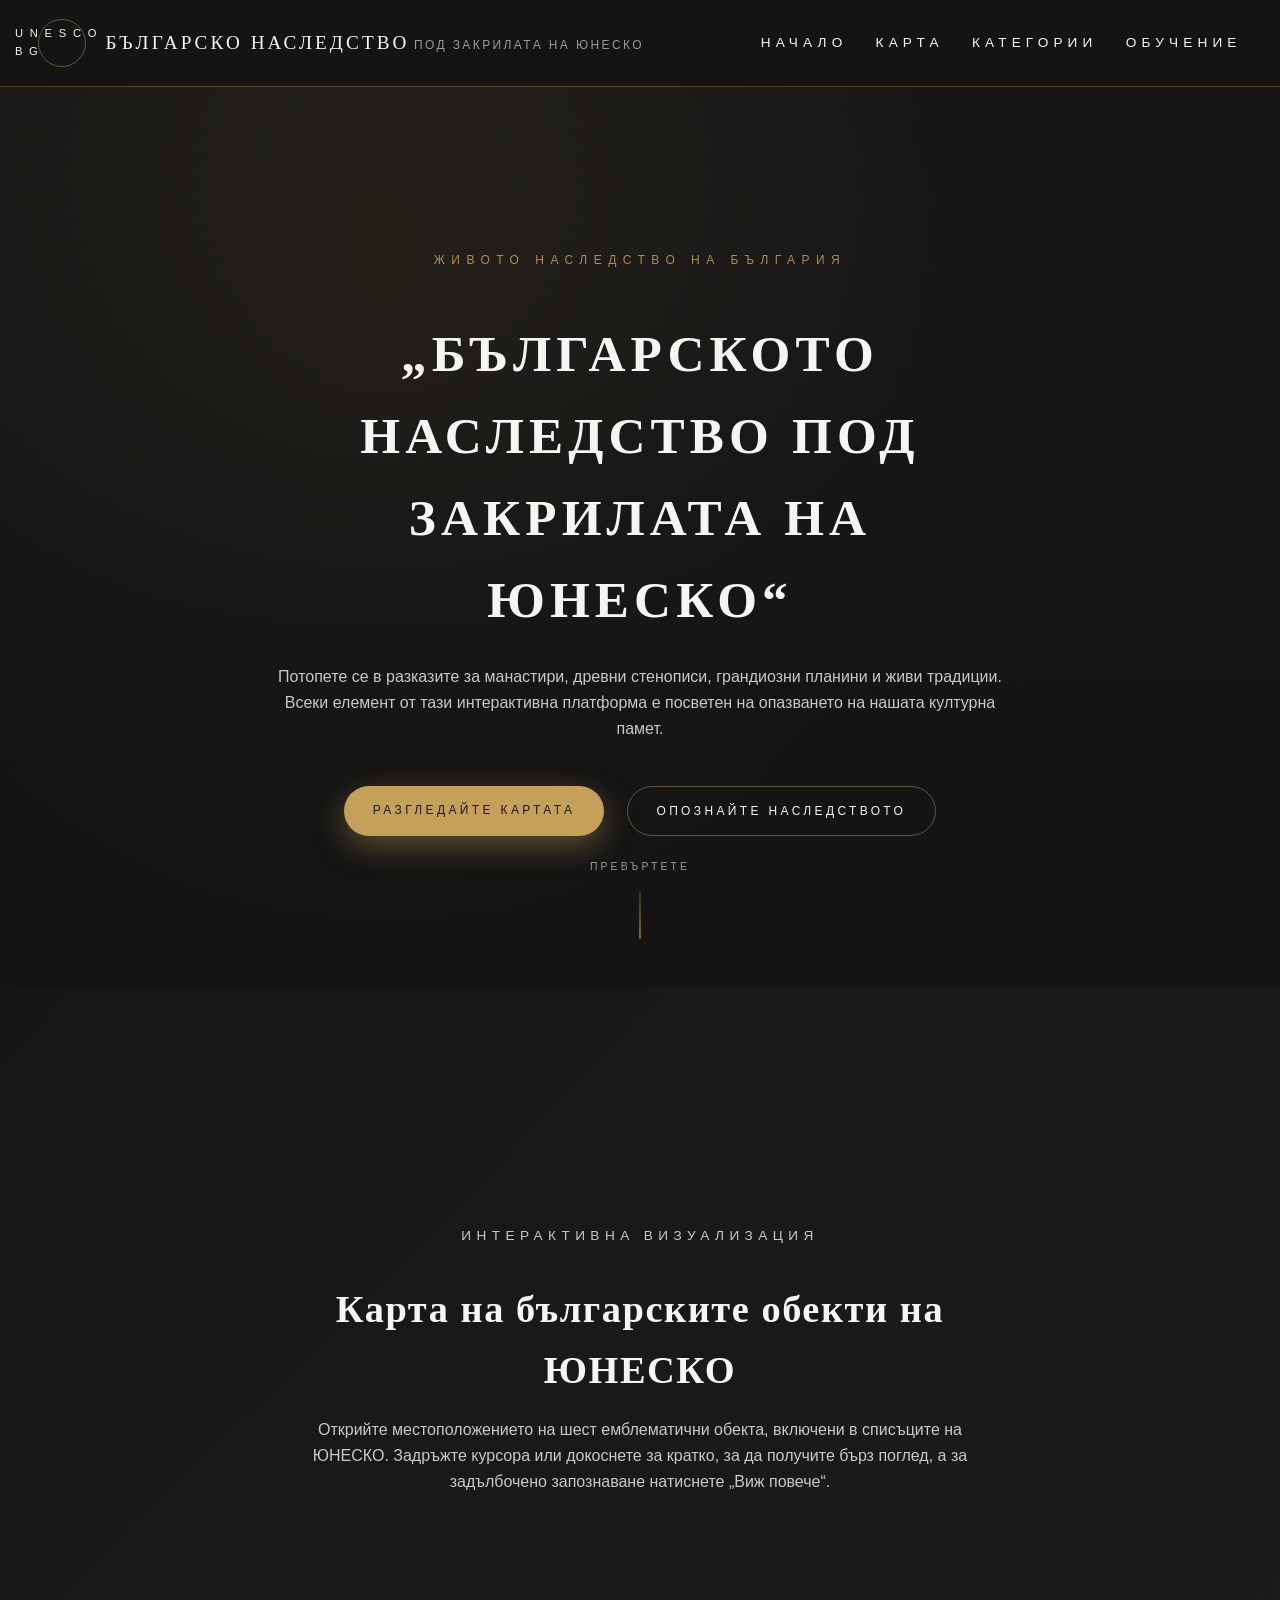
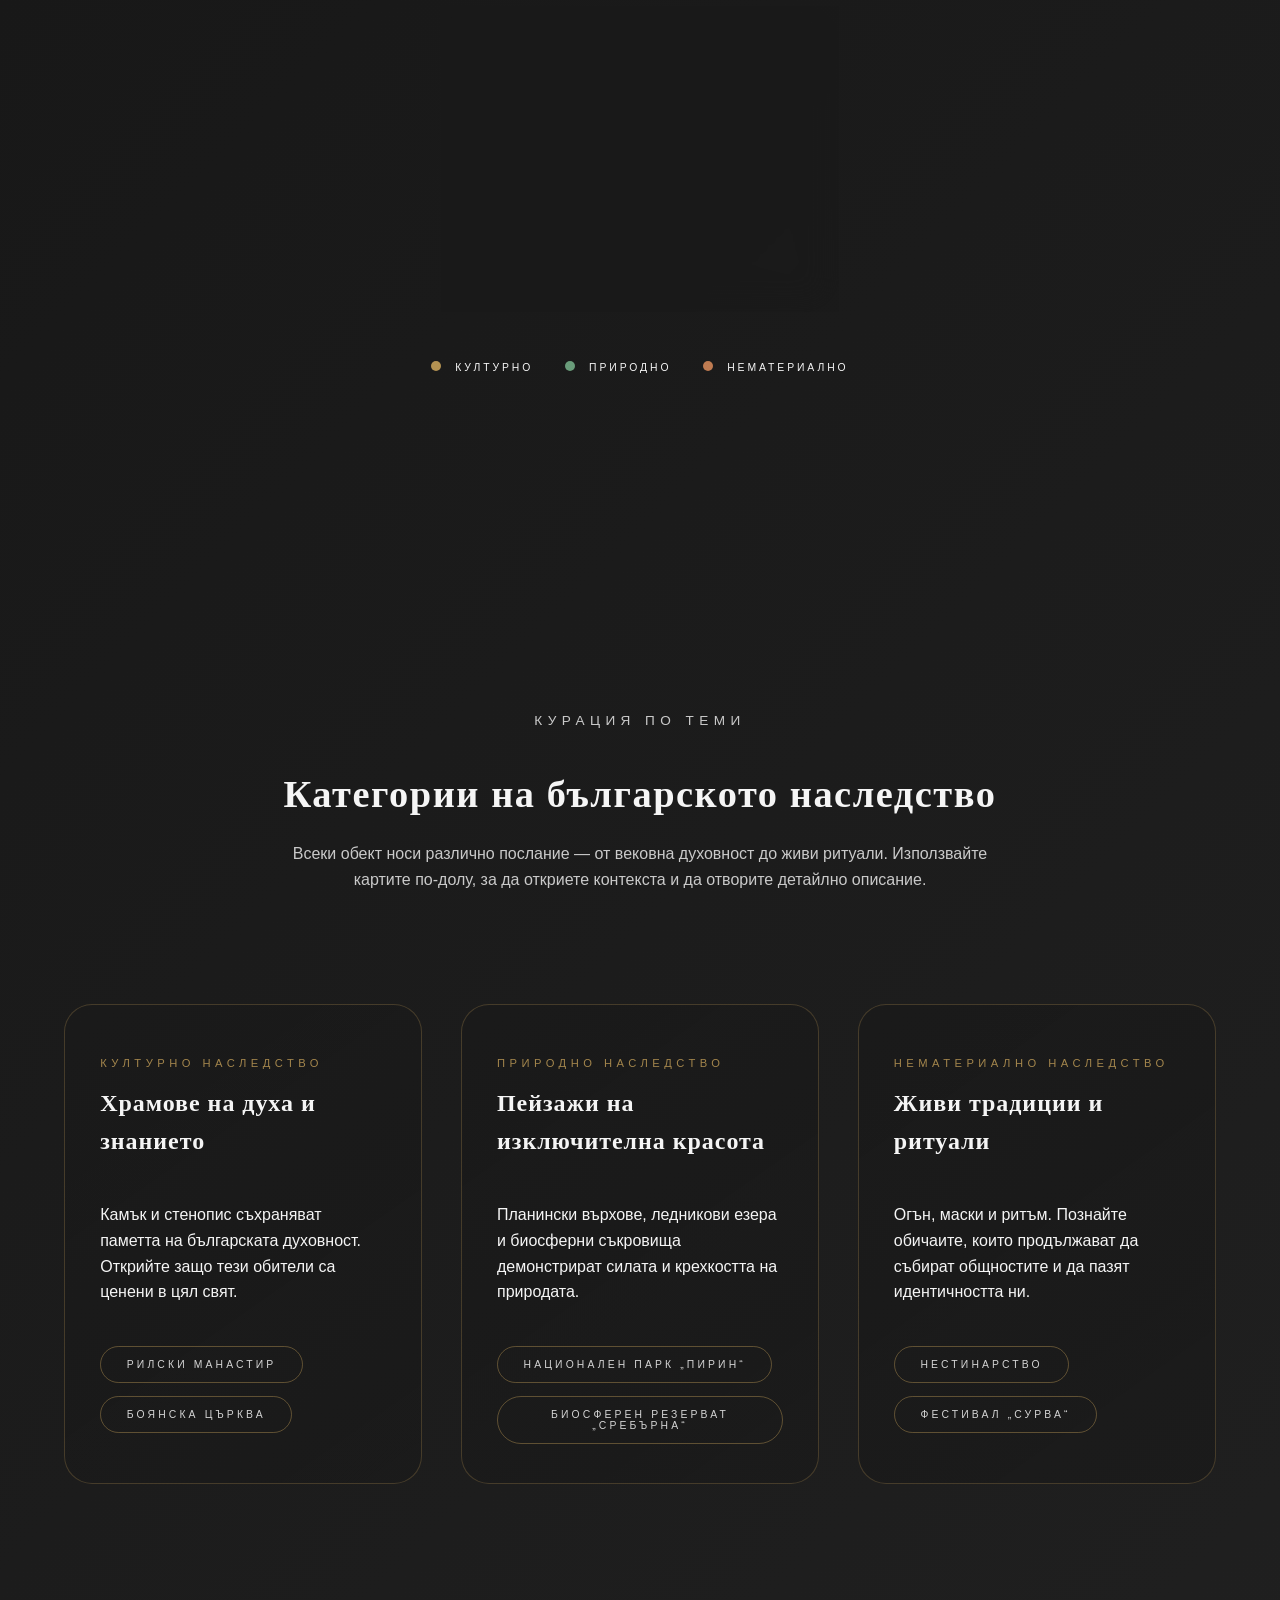
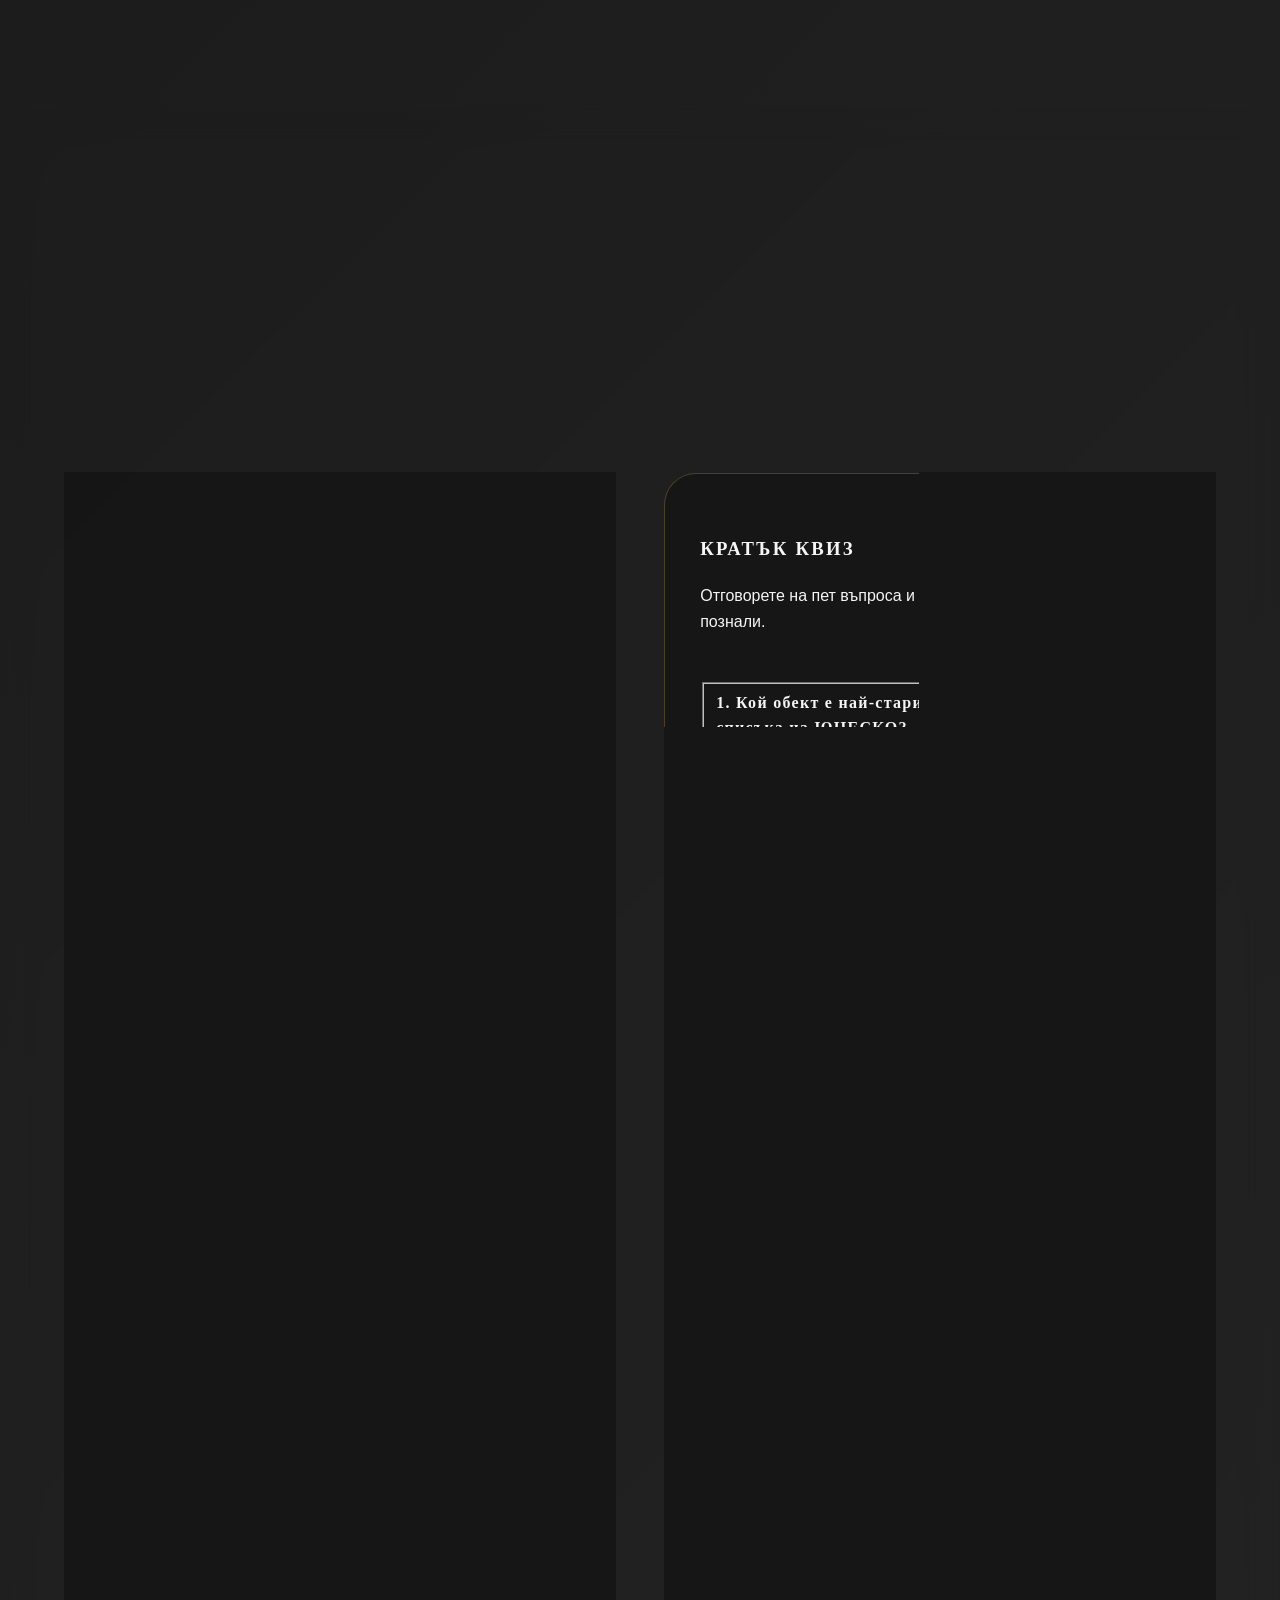
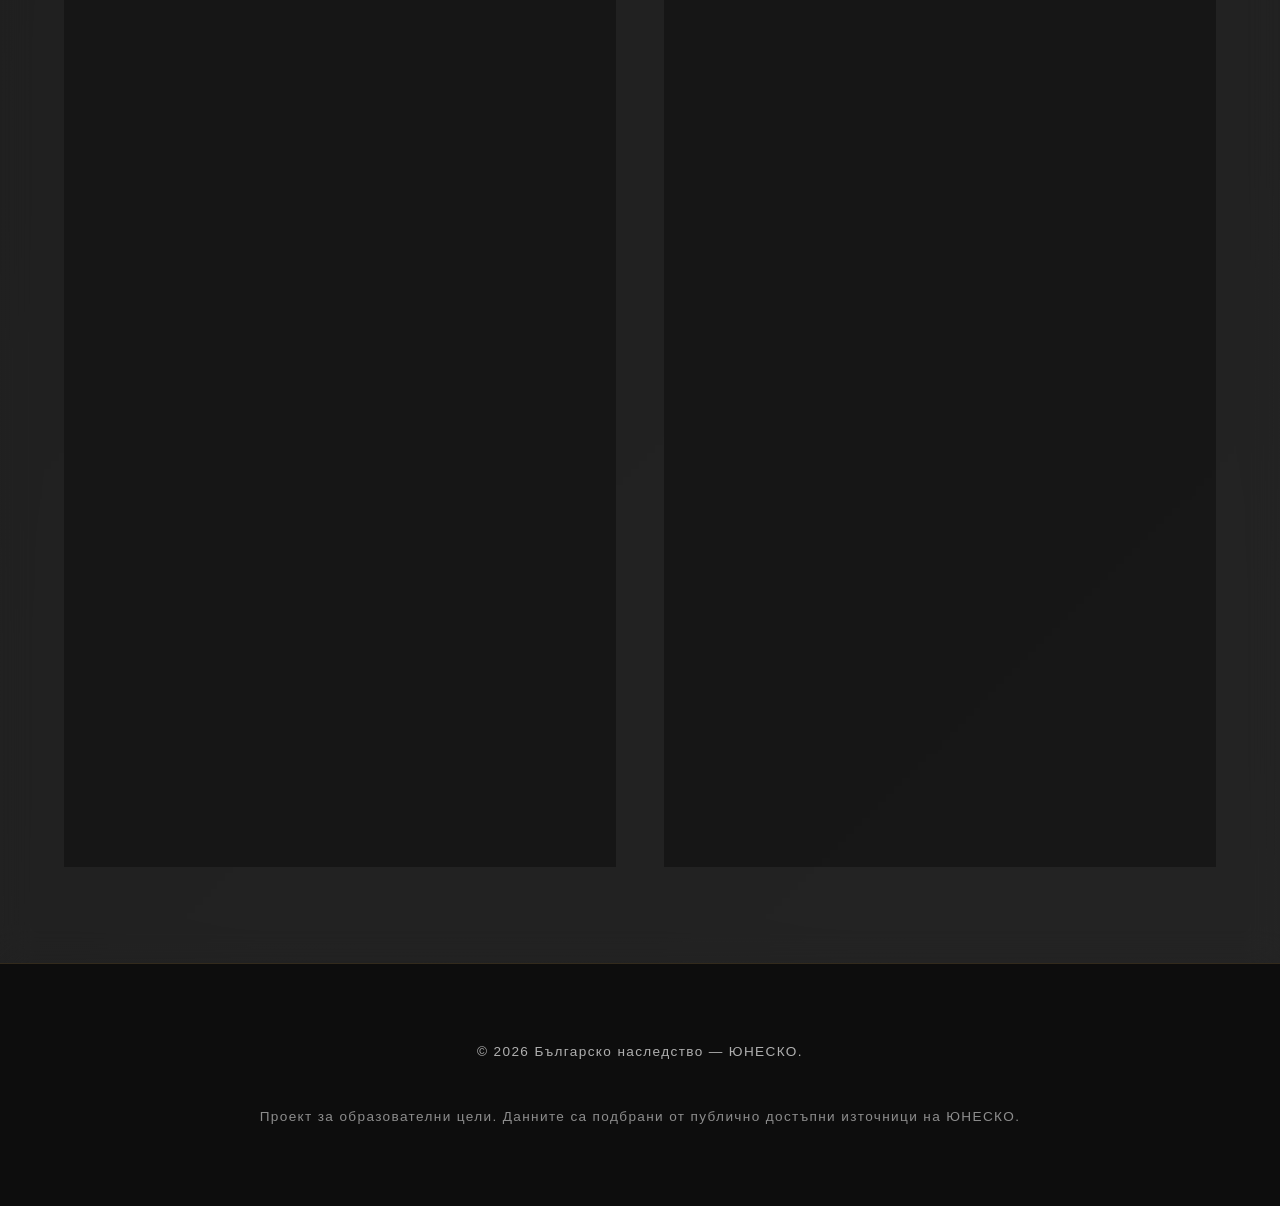
==== index.html @ aed65439 "Add UNESCO Bulgaria static site with map and quiz Initial commit of a static educational website abo" ====
<!DOCTYPE html>
<html lang="bg">
  <head>
    <meta charset="UTF-8" />
    <meta name="viewport" content="width=device-width, initial-scale=1.0" />
    <title>ЮНЕСКО България &mdash; Културно и природно наследство</title>
    <link rel="stylesheet" href="style.css" />
    <script src="script.js" defer></script>
  </head>
  <body>
    <header class="site-header" aria-label="Основна навигация">
      <div class="branding">
        <span class="logo-mark" aria-hidden="true">UNESCO BG</span>
        <div class="brand-text">
          <span class="brand-title">Българско наследство</span>
          <span class="brand-subtitle">Под закрилата на ЮНЕСКО</span>
        </div>
      </div>
      <nav class="primary-nav">
        <ul>
          <li><a href="#hero">Начало</a></li>
          <li><a href="#map">Карта</a></li>
          <li><a href="#categories">Категории</a></li>
          <li><a href="#education">Обучение</a></li>
        </ul>
      </nav>
    </header>

    <main>
      <section id="hero" class="hero" aria-labelledby="hero-title">
        <div class="hero-overlay"></div>
        <!-- Placeholder for background video. Replace URL below with an actual hosted video if available. -->
        <!-- <video class="hero-video" autoplay muted loop playsinline src="https://example.com/placeholder-unesco-bg.mp4"></video> -->
        <div class="hero-content">
          <p class="eyebrow">Живото наследство на България</p>
          <h1 id="hero-title">„Българското наследство под закрилата на ЮНЕСКО“</h1>
          <p class="hero-lede">
            Потопете се в разказите за манастири, древни стенописи, грандиозни планини и живи традиции.
            Всеки елемент от тази интерактивна платформа е посветен на опазването на нашата културна памет.
          </p>
          <div class="hero-actions">
            <a class="primary-cta" href="#map">Разгледайте картата</a>
            <button class="secondary-cta" type="button" data-scroll-target="#education">Опознайте наследството</button>
          </div>
        </div>
        <div class="scroll-indicator" aria-hidden="true">
          <span>Превъртете</span>
          <div class="indicator-pill"></div>
        </div>
      </section>

      <section id="map" class="map-section" aria-labelledby="map-title">
        <div class="section-heading">
          <p class="section-eyebrow">Интерактивна визуализация</p>
          <h2 id="map-title">Карта на българските обекти на ЮНЕСКО</h2>
          <p>
            Открийте местоположението на шест емблематични обекта, включени в списъците на ЮНЕСКО. Задръжте курсора
            или докоснете за кратко, за да получите бърз поглед, а за задълбочено запознаване натиснете „Виж повече“.
          </p>
        </div>
        <div class="map-wrapper" role="img" aria-label="Стилнизирана карта на България с отбелязани обекти на ЮНЕСКО">
          <svg id="bulgaria-map" viewBox="0 0 600 400" xmlns="http://www.w3.org/2000/svg">
            <defs>
              <radialGradient id="mapGradient" cx="50%" cy="50%" r="70%">
                <stop offset="0%" stop-color="#f5f5f5" stop-opacity="0.95" />
                <stop offset="100%" stop-color="#c5a059" stop-opacity="0.25" />
              </radialGradient>
            </defs>
            <path
              class="map-shape"
              d="M40 210l30-40 35-10 28-32 48-22 70-12 58-50 70 8 56 24 62-8 28 28 40 10 15 40-22 40 16 44-12 32-50 10-18 32-36 18-44-4-40 16-68 4-60 20-44-10-40-6-40-24-44-6-36-26-34-12-20-34 6-36z"
              fill="url(#mapGradient)"
              stroke="#c5a059"
              stroke-width="3"
              stroke-linejoin="round"
            ></path>
            <g class="site-marker" data-site-id="rilamonastery" transform="translate(250,160)">
              <circle r="10" class="marker-circle"></circle>
              <text y="-20">Рила</text>
            </g>
            <g class="site-marker" data-site-id="boyanachurch" transform="translate(320,150)">
              <circle r="10" class="marker-circle"></circle>
              <text y="-20">Бояна</text>
            </g>
            <g class="site-marker" data-site-id="pirinpark" transform="translate(420,130)">
              <circle r="10" class="marker-circle"></circle>
              <text y="-20">Пирин</text>
            </g>
            <g class="site-marker" data-site-id="srebarna" transform="translate(520,200)">
              <circle r="10" class="marker-circle"></circle>
              <text y="-20">Сребърна</text>
            </g>
            <g class="site-marker" data-site-id="nestinarstvo" transform="translate(360,260)">
              <circle r="10" class="marker-circle"></circle>
              <text y="-20">Нестинарство</text>
            </g>
            <g class="site-marker" data-site-id="surva" transform="translate(280,220)">
              <circle r="10" class="marker-circle"></circle>
              <text y="-20">Сурва</text>
            </g>
          </svg>
          <div id="map-tooltip" class="map-tooltip" role="dialog" aria-live="polite" hidden>
            <div class="tooltip-content">
              <p class="tooltip-category"></p>
              <h3 class="tooltip-title"></h3>
              <button class="tooltip-button" type="button">Виж повече</button>
            </div>
          </div>
        </div>
        <div class="map-legend" aria-label="Легенда на карта">
          <span><span class="legend-dot cultural"></span> Културно</span>
          <span><span class="legend-dot natural"></span> Природно</span>
          <span><span class="legend-dot intangible"></span> Нематериално</span>
        </div>
      </section>

      <section id="categories" class="categories-section" aria-labelledby="categories-title">
        <div class="section-heading">
          <p class="section-eyebrow">Курация по теми</p>
          <h2 id="categories-title">Категории на българското наследство</h2>
          <p>
            Всеки обект носи различно послание &mdash; от вековна духовност до живи ритуали. Използвайте картите
            по-долу, за да откриете контекста и да отворите детайлно описание.
          </p>
        </div>
        <div class="category-grid">
          <article class="category-card" data-category="cultural">
            <header>
              <p class="category-eyebrow">Културно наследство</p>
              <h3>Храмове на духа и знанието</h3>
            </header>
            <p>
              Камък и стенопис съхраняват паметта на българската духовност. Открийте защо тези обители са ценени в цял свят.
            </p>
            <ul class="category-sites">
              <li>
                <button class="site-trigger" type="button" data-site-id="rilamonastery">Рилски манастир</button>
              </li>
              <li>
                <button class="site-trigger" type="button" data-site-id="boyanachurch">Боянска църква</button>
              </li>
            </ul>
          </article>
          <article class="category-card" data-category="natural">
            <header>
              <p class="category-eyebrow">Природно наследство</p>
              <h3>Пейзажи на изключителна красота</h3>
            </header>
            <p>
              Планински върхове, ледникови езера и биосферни съкровища демонстрират силата и крехкостта на природата.
            </p>
            <ul class="category-sites">
              <li>
                <button class="site-trigger" type="button" data-site-id="pirinpark">Национален парк „Пирин“</button>
              </li>
              <li>
                <button class="site-trigger" type="button" data-site-id="srebarna">Биосферен резерват „Сребърна“</button>
              </li>
            </ul>
          </article>
          <article class="category-card" data-category="intangible">
            <header>
              <p class="category-eyebrow">Нематериално наследство</p>
              <h3>Живи традиции и ритуали</h3>
            </header>
            <p>
              Огън, маски и ритъм. Познайте обичаите, които продължават да събират общностите и да пазят идентичността ни.
            </p>
            <ul class="category-sites">
              <li>
                <button class="site-trigger" type="button" data-site-id="nestinarstvo">Нестинарство</button>
              </li>
              <li>
                <button class="site-trigger" type="button" data-site-id="surva">Фестивал „Сурва“</button>
              </li>
            </ul>
          </article>
        </div>
      </section>

      <section id="education" class="education-section" aria-labelledby="education-title">
        <div class="section-heading">
          <p class="section-eyebrow">Обучителна платформа</p>
          <h2 id="education-title">Времева линия и интерактивен квиз</h2>
          <p>
            Проследете ключовите години, в които българското наследство получава световно признание, и тествайте знанията си
            с кратък квиз. Резултатите се визуализират веднага, за да насърчат критичното мислене.
          </p>
        </div>
        <div class="education-grid">
          <article class="timeline-panel" aria-label="Интерактивна времева линия">
            <header>
              <h3>Времева линия на признанието</h3>
              <p>Кликнете върху елемент, за да научите повече за конкретния обект и годината на включване.</p>
            </header>
            <div class="timeline" id="timeline" role="list"></div>
            <div class="timeline-detail" id="timeline-detail">
              <h4 class="timeline-title">Изберете година</h4>
              <p class="timeline-description">
                Историята на нашето наследство се разгръща тук. Изберете точка на линията, за да прочетете събитията зад нея.
              </p>
              <button class="timeline-button" type="button" hidden>Виж детайлите</button>
            </div>
          </article>
          <article class="quiz-panel" aria-label="Квиз за българското наследство">
            <header>
              <h3>Кратък квиз</h3>
              <p>Отговорете на пет въпроса и вижте незабавно дали сте познали.</p>
            </header>
            <form id="heritage-quiz" novalidate></form>
            <div class="quiz-summary" id="quiz-summary" aria-live="polite"></div>
          </article>
        </div>
      </section>
    </main>

    <footer class="site-footer" aria-label="Футър">
      <div class="footer-content">
        <p>&copy; <span id="current-year"></span> Българско наследство &mdash; ЮНЕСКО.</p>
        <p class="footer-note">
          Проект за образователни цели. Данните са подбрани от публично достъпни източници на ЮНЕСКО.
        </p>
      </div>
    </footer>

    <div id="site-modal" class="site-modal" role="dialog" aria-modal="true" aria-hidden="true">
      <div class="modal-overlay" data-close-modal></div>
      <div class="modal-container" role="document">
        <button class="modal-close" type="button" data-close-modal aria-label="Затвори детайлите">
          &times;
        </button>
        <div class="modal-header">
          <p class="modal-category"></p>
          <h3 class="modal-title"></h3>
        </div>
        <div class="modal-body">
          <div class="modal-gallery" aria-label="Галерия с изображения">
            <!-- Заменете фоновете на блоковете по-долу със снимки при нужда. -->
            <div class="gallery-frame" data-gallery-slot="1"></div>
            <div class="gallery-frame" data-gallery-slot="2"></div>
            <div class="gallery-frame" data-gallery-slot="3"></div>
          </div>
          <div class="modal-content">
            <p class="modal-description"></p>
            <div class="modal-facts">
              <h4>Бързи факти</h4>
              <ul class="facts-list"></ul>
            </div>
          </div>
        </div>
        <div class="modal-footer">
          <span class="modal-year"></span>
          <button class="modal-secondary" type="button" data-close-modal>Затвори</button>
        </div>
      </div>
    </div>
  </body>
</html>
---- style.css ----
/* ==========================================================================
   Базови настройки
   ========================================================================== */
:root {
  --color-charcoal: #1a1a1a;
  --color-gold: #c5a059;
  --color-cream: #f5f5f5;
  --color-sand: #d9c7a4;
  --color-muted: rgba(26, 26, 26, 0.6);
  --font-serif: "Georgia", "Times New Roman", serif;
  --font-sans: "Garamond", "Palatino", "Times", serif;
  --font-body: "Helvetica Neue", Arial, sans-serif;
  --max-width: 1180px;
  --elevation-soft: drop-shadow(0 20px 40px rgba(26, 26, 26, 0.25));
  --transition-base: 220ms ease;
  --transition-long: 420ms ease;
}

* {
  box-sizing: border-box;
}

html {
  scroll-behavior: smooth;
}

body {
  margin: 0;
  font-family: var(--font-body);
  background: linear-gradient(135deg, #141414 0%, #1f1f1f 60%, #242424 100%);
  color: var(--color-cream);
  line-height: 1.6;
}

body.no-scroll {
  overflow: hidden;
}

a {
  color: inherit;
  text-decoration: none;
}

a:focus-visible,
button:focus-visible {
  outline: 2px solid var(--color-gold);
  outline-offset: 4px;
}

button {
  font-family: inherit;
  border: none;
  background: none;
  cursor: pointer;
}

main {
  display: flex;
  flex-direction: column;
  gap: 8rem;
}

.section-heading {
  max-width: 720px;
  margin: 0 auto 3rem;
  text-align: center;
}

.section-heading h2 {
  font-family: var(--font-serif);
  font-size: clamp(2rem, 3vw, 2.8rem);
  letter-spacing: 0.04em;
  margin-bottom: 1rem;
}

.section-heading p {
  color: rgba(245, 245, 245, 0.8);
}

.section-eyebrow {
  font-size: 0.85rem;
  letter-spacing: 0.4em;
  text-transform: uppercase;
  color: var(--color-gold);
  margin-bottom: 1.5rem;
}

/* ==========================================================================
   Хедър
   ========================================================================== */
.site-header {
  position: sticky;
  top: 0;
  z-index: 1000;
  display: flex;
  align-items: center;
  justify-content: space-between;
  padding: 1.2rem clamp(1.5rem, 3vw, 4rem);
  background: rgba(20, 20, 20, 0.85);
  backdrop-filter: blur(14px);
  border-bottom: 1px solid rgba(197, 160, 89, 0.35);
}

.branding {
  display: flex;
  align-items: center;
  gap: 1.2rem;
}

.logo-mark {
  display: inline-flex;
  align-items: center;
  justify-content: center;
  width: 48px;
  height: 48px;
  border: 1px solid rgba(197, 160, 89, 0.45);
  border-radius: 50%;
  font-size: 0.7rem;
  letter-spacing: 0.6em;
  padding-right: 0.6em;
}

.brand-title {
  font-family: var(--font-serif);
  font-size: 1.2rem;
  text-transform: uppercase;
  letter-spacing: 0.16em;
}

.brand-subtitle {
  font-size: 0.75rem;
  letter-spacing: 0.2em;
  color: rgba(245, 245, 245, 0.6);
  text-transform: uppercase;
}

.primary-nav ul {
  display: flex;
  gap: clamp(1.5rem, 2.2vw, 3rem);
  list-style: none;
  margin: 0;
  padding: 0;
  font-size: 0.85rem;
  text-transform: uppercase;
  letter-spacing: 0.38em;
}

.primary-nav a {
  position: relative;
  padding-bottom: 0.4rem;
}

.primary-nav a::after {
  content: "";
  position: absolute;
  left: 0;
  bottom: 0;
  width: 100%;
  height: 2px;
  background: var(--color-gold);
  transform: scaleX(0);
  transform-origin: center;
  transition: transform var(--transition-base);
}

.primary-nav a:hover::after,
.primary-nav a:focus-visible::after {
  transform: scaleX(1);
}

/* ==========================================================================
   Hero
   ========================================================================== */
.hero {
  position: relative;
  min-height: 100vh;
  display: grid;
  place-items: center;
  padding: clamp(4rem, 10vw, 8rem) clamp(1.5rem, 5vw, 6rem);
  overflow: hidden;
}

.hero::before {
  content: "";
  position: absolute;
  inset: 0;
  background: radial-gradient(circle at 30% 30%, rgba(197, 160, 89, 0.3) 0%, rgba(26, 26, 26, 0.95) 55%, rgba(26, 26, 26, 1) 100%);
  z-index: 0;
}

.hero-overlay {
  position: absolute;
  inset: 0;
  background: linear-gradient(180deg, rgba(20, 20, 20, 0.6) 0%, rgba(20, 20, 20, 0.95) 70%);
  z-index: 1;
}

.hero-content {
  position: relative;
  z-index: 2;
  max-width: 760px;
  text-align: center;
  animation: fadeUp 1s ease 0.2s both;
}

.hero h1 {
  font-family: var(--font-serif);
  font-size: clamp(2.6rem, 4vw, 3.6rem);
  letter-spacing: 0.1em;
  text-transform: uppercase;
  margin-bottom: 1.5rem;
}

.hero-lede {
  color: rgba(245, 245, 245, 0.8);
  margin-bottom: 2.8rem;
}

.eyebrow {
  letter-spacing: 0.54em;
  text-transform: uppercase;
  font-size: 0.75rem;
  color: rgba(197, 160, 89, 0.85);
}

.hero-actions {
  display: flex;
  justify-content: center;
  gap: 1.4rem;
  flex-wrap: wrap;
}

.primary-cta,
.secondary-cta {
  padding: 0.95rem 1.8rem;
  border-radius: 999px;
  text-transform: uppercase;
  letter-spacing: 0.28em;
  font-size: 0.75rem;
  transition: transform var(--transition-base), box-shadow var(--transition-base);
}

.primary-cta {
  background: var(--color-gold);
  color: var(--color-charcoal);
  box-shadow: 0 10px 30px rgba(197, 160, 89, 0.4);
}

.secondary-cta {
  border: 1px solid rgba(197, 160, 89, 0.45);
  color: var(--color-cream);
}

.primary-cta:hover,
.primary-cta:focus-visible,
.secondary-cta:hover,
.secondary-cta:focus-visible {
  transform: translateY(-4px);
  box-shadow: 0 16px 40px rgba(197, 160, 89, 0.35);
}

.scroll-indicator {
  position: absolute;
  bottom: 3rem;
  left: 50%;
  transform: translateX(-50%);
  display: grid;
  place-items: center;
  gap: 1rem;
  letter-spacing: 0.3em;
  text-transform: uppercase;
  font-size: 0.65rem;
  color: rgba(245, 245, 245, 0.6);
  z-index: 2;
}

.indicator-pill {
  width: 2px;
  height: 48px;
  background: linear-gradient(180deg, rgba(197, 160, 89, 0.2), rgba(197, 160, 89, 0.6));
  border-radius: 999px;
  overflow: hidden;
  position: relative;
}

.indicator-pill::after {
  content: "";
  position: absolute;
  top: -40%;
  left: 0;
  width: 100%;
  height: 40%;
  background: rgba(197, 160, 89, 0.8);
  animation: scrollCue 2.8s infinite;
}

@keyframes scrollCue {
  0% {
    transform: translateY(0);
    opacity: 0;
  }
  30% {
    opacity: 1;
  }
  60% {
    transform: translateY(150%);
    opacity: 0;
  }
  100% {
    opacity: 0;
  }
}

@keyframes fadeUp {
  from {
    opacity: 0;
    transform: translateY(20px);
  }
  to {
    opacity: 1;
    transform: translateY(0);
  }
}

/* ==========================================================================
   Карта
   ========================================================================== */
.map-section {
  padding: 6rem clamp(1.5rem, 5vw, 4rem);
  display: flex;
  flex-direction: column;
  gap: 3rem;
}

.map-wrapper {
  position: relative;
  max-width: var(--max-width);
  margin: 0 auto;
  background: rgba(26, 26, 26, 0.7);
  border: 1px solid rgba(197, 160, 89, 0.3);
  border-radius: 36px;
  padding: clamp(2rem, 4vw, 3rem);
  backdrop-filter: blur(18px);
  box-shadow: var(--elevation-soft);
  overflow: hidden;
}

.map-wrapper svg {
  width: 100%;
  height: auto;
}

.map-shape {
  transition: transform 1.4s ease;
}

.map-wrapper:hover .map-shape {
  transform: scale(1.02);
}

.site-marker {
  cursor: pointer;
  transition: transform var(--transition-base);
}

.site-marker text {
  font-family: var(--font-serif);
  font-size: 0.75rem;
  letter-spacing: 0.08em;
  fill: rgba(245, 245, 245, 0.75);
}

.marker-circle {
  fill: rgba(197, 160, 89, 0.9);
  stroke: var(--color-charcoal);
  stroke-width: 3;
  filter: drop-shadow(0 10px 25px rgba(197, 160, 89, 0.45));
}

.site-marker:hover,
.site-marker:focus {
  transform: translateY(-6px) scale(1.05);
}

.map-tooltip {
  position: absolute;
  min-width: 220px;
  background: rgba(20, 20, 20, 0.9);
  padding: 1.2rem 1.4rem;
  border-radius: 24px;
  border: 1px solid rgba(197, 160, 89, 0.3);
  backdrop-filter: blur(12px);
  box-shadow: var(--elevation-soft);
  transform: translate(-50%, -110%);
  transition: opacity 0.2s ease, transform 0.2s ease;
}

.map-tooltip::after {
  content: "";
  position: absolute;
  bottom: -12px;
  left: 50%;
  transform: translateX(-50%);
  border-width: 12px 10px 0;
  border-style: solid;
  border-color: rgba(20, 20, 20, 0.9) transparent transparent;
}

.map-tooltip .tooltip-category {
  font-size: 0.7rem;
  letter-spacing: 0.4em;
  text-transform: uppercase;
  color: rgba(197, 160, 89, 0.8);
  margin-bottom: 0.6rem;
}

.map-tooltip .tooltip-title {
  font-family: var(--font-serif);
  letter-spacing: 0.1em;
  margin-bottom: 1rem;
}

.tooltip-button {
  pointer-events: auto;
  display: inline-block;
  padding: 0.6rem 1.4rem;
  border-radius: 16px;
  background: rgba(197, 160, 89, 0.85);
  color: var(--color-charcoal);
  text-transform: uppercase;
  letter-spacing: 0.28em;
  font-size: 0.65rem;
  transition: background var(--transition-base);
}

.tooltip-button:hover,
.tooltip-button:focus-visible {
  background: var(--color-gold);
}

.map-legend {
  display: flex;
  justify-content: center;
  gap: 2rem;
  text-transform: uppercase;
  letter-spacing: 0.28em;
  font-size: 0.65rem;
}

.legend-dot {
  display: inline-flex;
  width: 10px;
  height: 10px;
  margin-right: 0.5rem;
  border-radius: 50%;
}

.legend-dot.cultural {
  background: rgba(197, 160, 89, 0.9);
}

.legend-dot.natural {
  background: rgba(120, 180, 140, 0.85);
}

.legend-dot.intangible {
  background: rgba(220, 140, 90, 0.85);
}

/* ==========================================================================
   Категории
   ========================================================================== */
.categories-section {
  padding: 6rem clamp(1.5rem, 5vw, 4rem);
  display: flex;
  flex-direction: column;
  gap: 3rem;
}

.category-grid {
  display: grid;
  grid-template-columns: repeat(auto-fit, minmax(280px, 1fr));
  gap: 2.4rem;
  max-width: var(--max-width);
  margin: 0 auto;
}

.category-card {
  background: linear-gradient(145deg, rgba(26, 26, 26, 0.85), rgba(26, 26, 26, 0.75));
  border: 1px solid rgba(197, 160, 89, 0.25);
  border-radius: 28px;
  padding: 2.4rem 2.2rem;
  display: flex;
  flex-direction: column;
  gap: 1.6rem;
  position: relative;
  overflow: hidden;
  transition: transform var(--transition-long), border-color var(--transition-base);
}

.category-card::after {
  content: "";
  position: absolute;
  inset: 0;
  background: radial-gradient(circle at top right, rgba(197, 160, 89, 0.25), transparent 55%);
  opacity: 0;
  transition: opacity var(--transition-long);
}

.category-card:hover,
.category-card:focus-within {
  transform: translateY(-10px);
  border-color: rgba(197, 160, 89, 0.5);
}

.category-card:hover::after,
.category-card:focus-within::after {
  opacity: 1;
}

.category-eyebrow {
  color: rgba(197, 160, 89, 0.8);
  letter-spacing: 0.4em;
  text-transform: uppercase;
  font-size: 0.7rem;
}

.category-card h3 {
  font-family: var(--font-serif);
  letter-spacing: 0.04em;
  font-size: 1.5rem;
  margin: 0;
}

.category-sites {
  display: grid;
  gap: 0.8rem;
  list-style: none;
  padding: 0;
  margin: 0;
}

.site-trigger {
  justify-self: start;
  padding: 0.75rem 1.6rem;
  border-radius: 999px;
  border: 1px solid rgba(197, 160, 89, 0.4);
  text-transform: uppercase;
  letter-spacing: 0.3em;
  font-size: 0.65rem;
  transition: transform var(--transition-base), background var(--transition-base);
  color: rgba(245, 245, 245, 0.85);
}

.site-trigger:hover,
.site-trigger:focus-visible {
  transform: translateY(-3px);
  background: rgba(197, 160, 89, 0.15);
}

/* ==========================================================================
   Образователна секция
   ========================================================================== */
.education-section {
  padding: 6rem clamp(1.5rem, 5vw, 4rem);
  background: linear-gradient(140deg, rgba(26, 26, 26, 0.9), rgba(26, 26, 26, 0.75)),
    url("data:image/svg+xml,%3Csvg xmlns='http://www.w3.org/2000/svg' width='160' height='160' viewBox='0 0 160 160'%3E%3Cpath fill='none' stroke='rgba(197,160,89,0.08)' stroke-width='1' d='M0 0h160v160H0z'/%3E%3C/svg%3E");
  background-size: cover;
  backdrop-filter: blur(16px);
}

.education-grid {
  display: grid;
  grid-template-columns: repeat(2, minmax(0, 1fr));
  gap: 3rem;
  max-width: var(--max-width);
  margin: 0 auto;
}

.timeline-panel,
.quiz-panel {
  background: rgba(20, 20, 20, 0.8);
  border: 1px solid rgba(197, 160, 89, 0.3);
  border-radius: 32px;
  padding: 2.6rem 2.2rem;
  backdrop-filter: blur(12px);
  box-shadow: var(--elevation-soft);
  display: flex;
  flex-direction: column;
  gap: 2rem;
}

.timeline-panel h3,
.quiz-panel h3 {
  font-family: var(--font-serif);
  letter-spacing: 0.12em;
  text-transform: uppercase;
}

.timeline {
  display: grid;
  gap: 1rem;
}

.timeline-item {
  display: grid;
  grid-template-columns: 70px 1fr;
  gap: 1.2rem;
  align-items: center;
  padding: 1rem 1.2rem;
  border-radius: 16px;
  background: rgba(26, 26, 26, 0.65);
  border: 1px solid transparent;
  transition: border-color var(--transition-base), transform var(--transition-base);
  cursor: pointer;
}

.timeline-item:hover,
.timeline-item:focus-visible,
.timeline-item.selected {
  border-color: rgba(197, 160, 89, 0.6);
  transform: translateX(6px);
}

.timeline-year {
  font-family: var(--font-serif);
  font-size: 1.4rem;
  letter-spacing: 0.08em;
  color: var(--color-gold);
}

.timeline-meta {
  color: rgba(245, 245, 245, 0.75);
  font-size: 0.9rem;
}

.timeline-detail {
  border-top: 1px solid rgba(197, 160, 89, 0.2);
  padding-top: 1.6rem;
  display: grid;
  gap: 1rem;
}

.timeline-title {
  font-family: var(--font-serif);
  letter-spacing: 0.12em;
  text-transform: uppercase;
}

.timeline-button {
  justify-self: start;
  padding: 0.7rem 1.4rem;
  border-radius: 999px;
  border: 1px solid rgba(197, 160, 89, 0.4);
  text-transform: uppercase;
  letter-spacing: 0.32em;
  font-size: 0.64rem;
  transition: background var(--transition-base);
  color: rgba(245, 245, 245, 0.85);
}

.timeline-button:hover,
.timeline-button:focus-visible {
  background: rgba(197, 160, 89, 0.12);
}

#heritage-quiz {
  display: grid;
  gap: 1.4rem;
}

.quiz-question {
  display: grid;
  gap: 0.8rem;
  padding-bottom: 1.4rem;
  border-bottom: 1px solid rgba(197, 160, 89, 0.18);
}

.quiz-question:last-child {
  border-bottom: none;
  padding-bottom: 0;
}

.quiz-question h4 {
  margin: 0;
  font-family: var(--font-serif);
  letter-spacing: 0.08em;
}

.quiz-options {
  display: grid;
  gap: 0.6rem;
}

.quiz-option {
  display: block;
  padding: 0.75rem 1.2rem;
  border-radius: 16px;
  border: 1px solid rgba(197, 160, 89, 0.25);
  background: rgba(26, 26, 26, 0.55);
  transition: border-color var(--transition-base), background var(--transition-base);
}

.quiz-option:hover,
.quiz-option:focus,
.quiz-option:focus-visible {
  border-color: rgba(197, 160, 89, 0.45);
  background: rgba(197, 160, 89, 0.1);
}

.quiz-option.correct {
  border-color: rgba(120, 180, 140, 0.85);
  background: rgba(120, 180, 140, 0.15);
}

.quiz-option.incorrect {
  border-color: rgba(220, 120, 120, 0.85);
  background: rgba(220, 120, 120, 0.12);
}

.quiz-feedback {
  font-size: 0.8rem;
  letter-spacing: 0.18em;
  text-transform: uppercase;
}

.quiz-summary {
  min-height: 48px;
  font-size: 0.9rem;
  letter-spacing: 0.08em;
}

.submit-quiz {
  justify-self: start;
  padding: 0.85rem 1.8rem;
  border-radius: 999px;
  background: rgba(197, 160, 89, 0.85);
  color: var(--color-charcoal);
  letter-spacing: 0.32em;
  text-transform: uppercase;
  font-size: 0.68rem;
  transition: background var(--transition-base);
}

.submit-quiz:hover,
.submit-quiz:focus-visible {
  background: var(--color-gold);
}

/* ==========================================================================
   Модал
   ========================================================================== */
.site-modal {
  position: fixed;
  inset: 0;
  display: grid;
  place-items: center;
  padding: 2rem clamp(1rem, 4vw, 3rem);
  z-index: 2000;
  visibility: hidden;
  opacity: 0;
  transition: opacity var(--transition-base), visibility 0s linear var(--transition-base);
}

.site-modal.open {
  visibility: visible;
  opacity: 1;
  transition: opacity var(--transition-base);
}

.modal-overlay {
  position: absolute;
  inset: 0;
  background: rgba(10, 10, 10, 0.75);
  backdrop-filter: blur(12px);
}

.modal-container {
  position: relative;
  z-index: 1;
  max-width: 960px;
  width: 100%;
  background: rgba(20, 20, 20, 0.92);
  border: 1px solid rgba(197, 160, 89, 0.3);
  border-radius: 32px;
  padding: 2.6rem 2.8rem;
  display: grid;
  gap: 1.6rem;
  box-shadow: var(--elevation-soft);
}

.modal-close {
  position: absolute;
  top: 1.4rem;
  right: 1.4rem;
  width: 40px;
  height: 40px;
  border-radius: 50%;
  border: 1px solid rgba(197, 160, 89, 0.35);
  color: rgba(245, 245, 245, 0.8);
  font-size: 1.4rem;
}

.modal-header {
  display: grid;
  gap: 0.4rem;
}

.modal-category {
  letter-spacing: 0.3em;
  text-transform: uppercase;
  font-size: 0.68rem;
  color: rgba(197, 160, 89, 0.75);
}

.modal-title {
  font-family: var(--font-serif);
  letter-spacing: 0.06em;
  font-size: 1.8rem;
}

.modal-body {
  display: grid;
  grid-template-columns: minmax(0, 1.1fr) minmax(0, 0.9fr);
  gap: 2.4rem;
}

.modal-gallery {
  display: grid;
  gap: 1rem;
}

.gallery-frame {
  aspect-ratio: 4 / 3;
  border-radius: 20px;
  border: 1px solid rgba(197, 160, 89, 0.25);
  background: linear-gradient(135deg, rgba(197, 160, 89, 0.35), rgba(26, 26, 26, 0.85));
  display: grid;
  place-items: center;
  letter-spacing: 0.28em;
  text-transform: uppercase;
  font-size: 0.6rem;
  color: rgba(26, 26, 26, 0.6);
  position: relative;
  overflow: hidden;
}

.gallery-frame::before {
  content: attr(data-label);
}

.modal-content {
  display: grid;
  gap: 1.6rem;
}

.modal-description {
  color: rgba(245, 245, 245, 0.78);
  margin: 0;
}

.modal-facts {
  border-top: 1px solid rgba(197, 160, 89, 0.2);
  padding-top: 1.2rem;
}

.modal-facts h4 {
  margin: 0 0 0.8rem;
  font-family: var(--font-serif);
  letter-spacing: 0.12em;
  text-transform: uppercase;
}

.facts-list {
  display: grid;
  gap: 0.6rem;
  list-style: none;
  padding: 0;
  margin: 0;
}

.modal-footer {
  display: flex;
  justify-content: space-between;
  align-items: center;
  border-top: 1px solid rgba(197, 160, 89, 0.25);
  padding-top: 1.4rem;
}

.modal-year {
  letter-spacing: 0.2em;
  text-transform: uppercase;
  font-size: 0.7rem;
  color: rgba(197, 160, 89, 0.7);
}

.modal-secondary {
  padding: 0.65rem 1.4rem;
  border-radius: 16px;
  border: 1px solid rgba(197, 160, 89, 0.4);
  letter-spacing: 0.28em;
  text-transform: uppercase;
  font-size: 0.6rem;
  color: rgba(245, 245, 245, 0.78);
}

.modal-secondary:hover,
.modal-secondary:focus-visible {
  background: rgba(197, 160, 89, 0.1);
}

/* ==========================================================================
   Футър
   ========================================================================== */
.site-footer {
  padding: 4rem clamp(1.5rem, 5vw, 4rem);
  background: rgba(12, 12, 12, 0.95);
  border-top: 1px solid rgba(197, 160, 89, 0.2);
}

.footer-content {
  max-width: var(--max-width);
  margin: 0 auto;
  display: grid;
  gap: 1rem;
  text-align: center;
  color: rgba(245, 245, 245, 0.7);
  font-size: 0.85rem;
  letter-spacing: 0.1em;
}

.footer-note {
  color: rgba(245, 245, 245, 0.55);
}

/* ==========================================================================
   Респонсив настройки
   ========================================================================== */
@media (max-width: 1024px) {
  main {
    gap: 6rem;
  }

  .site-header {
    flex-direction: column;
    gap: 1rem;
  }

  .primary-nav ul {
    justify-content: center;
  }

  .education-grid {
    grid-template-columns: 1fr;
  }

  .modal-body {
    grid-template-columns: 1fr;
  }
}

@media (max-width: 768px) {
  .hero {
    min-height: auto;
    padding: 6rem 1.4rem 5rem;
  }

  .hero-actions {
    flex-direction: column;
  }

  .section-heading {
    margin-bottom: 2.4rem;
  }

  .map-wrapper {
    border-radius: 28px;
  }

  .map-tooltip {
    transform: translate(-50%, -120%);
  }

  .category-grid {
    gap: 1.6rem;
  }
}

@media (max-width: 600px) {
  .site-header {
    align-items: flex-start;
  }

  .branding {
    flex-direction: column;
    align-items: flex-start;
  }

  .primary-nav ul {
    flex-direction: column;
    align-items: flex-start;
    gap: 0.6rem;
    letter-spacing: 0.2em;
  }

  .map-legend {
    flex-direction: column;
    gap: 0.8rem;
  }

  .site-modal {
    padding: 2rem 1rem;
  }
}
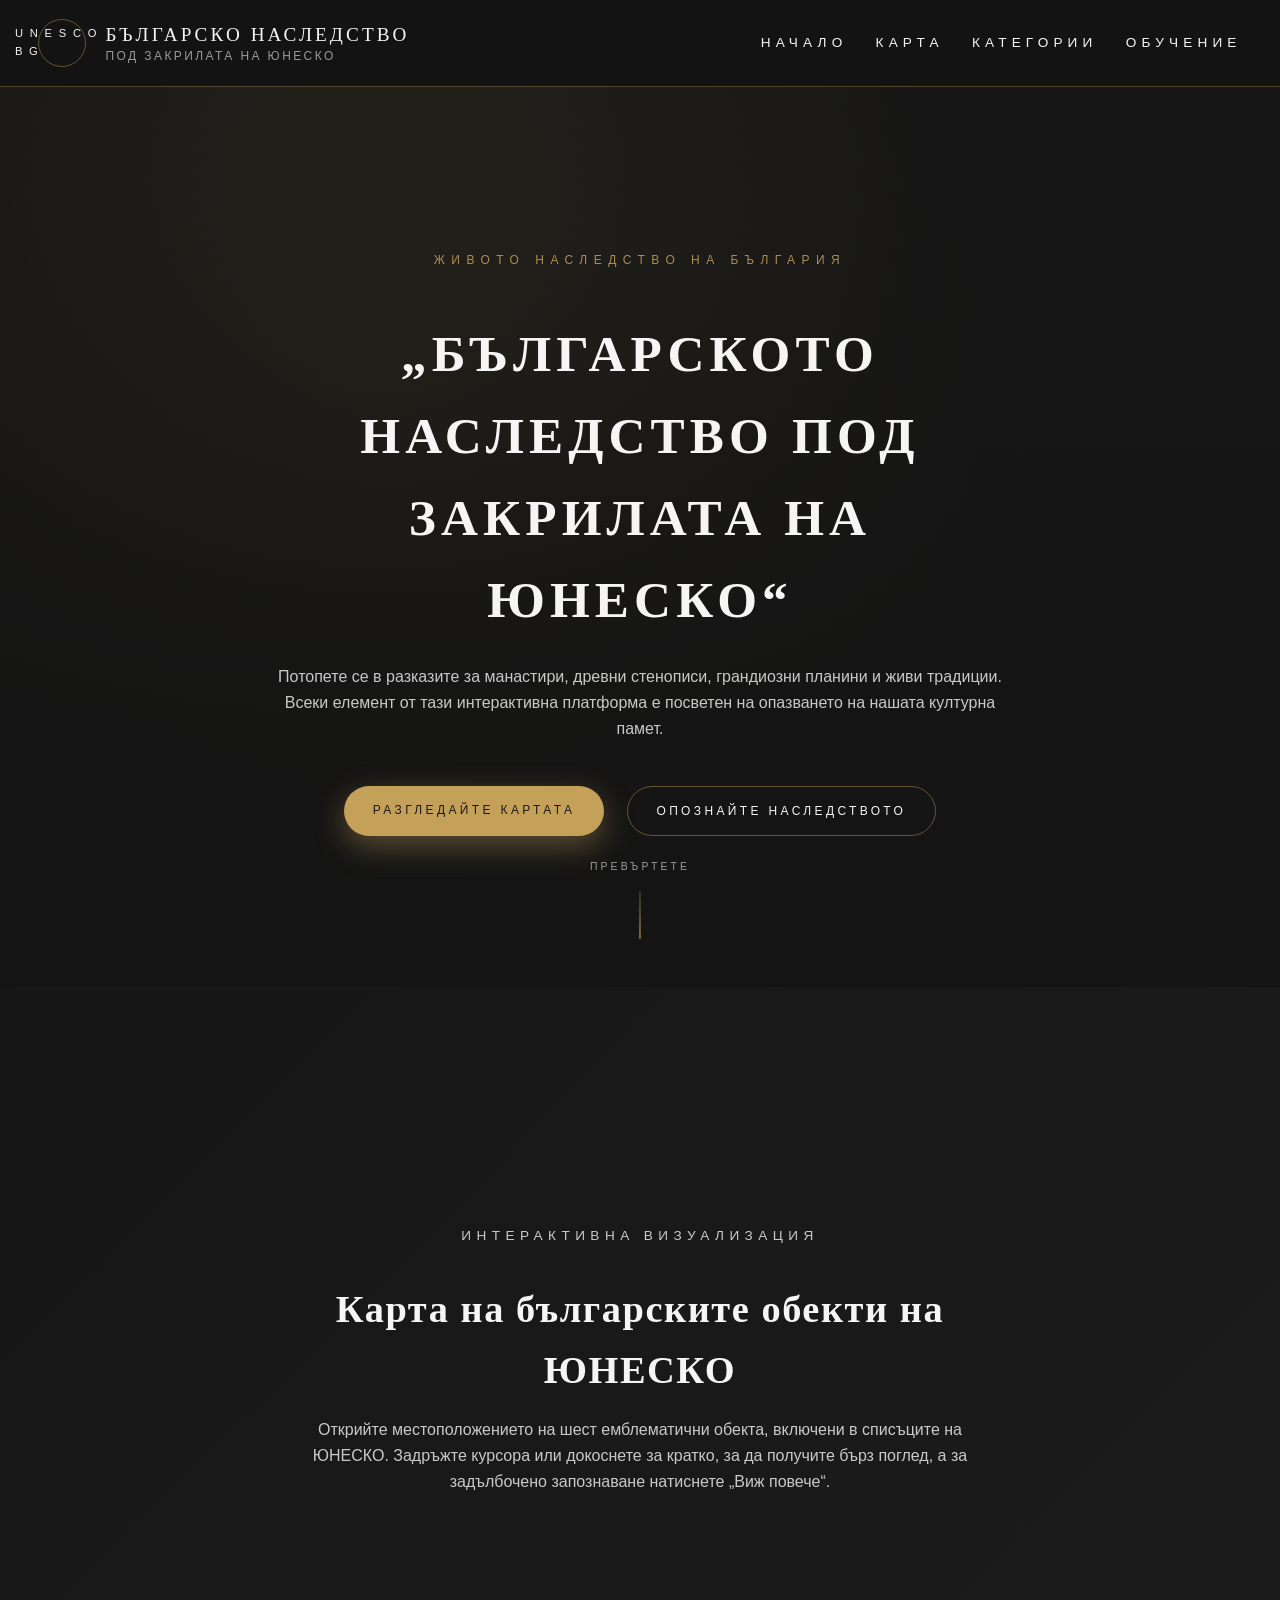
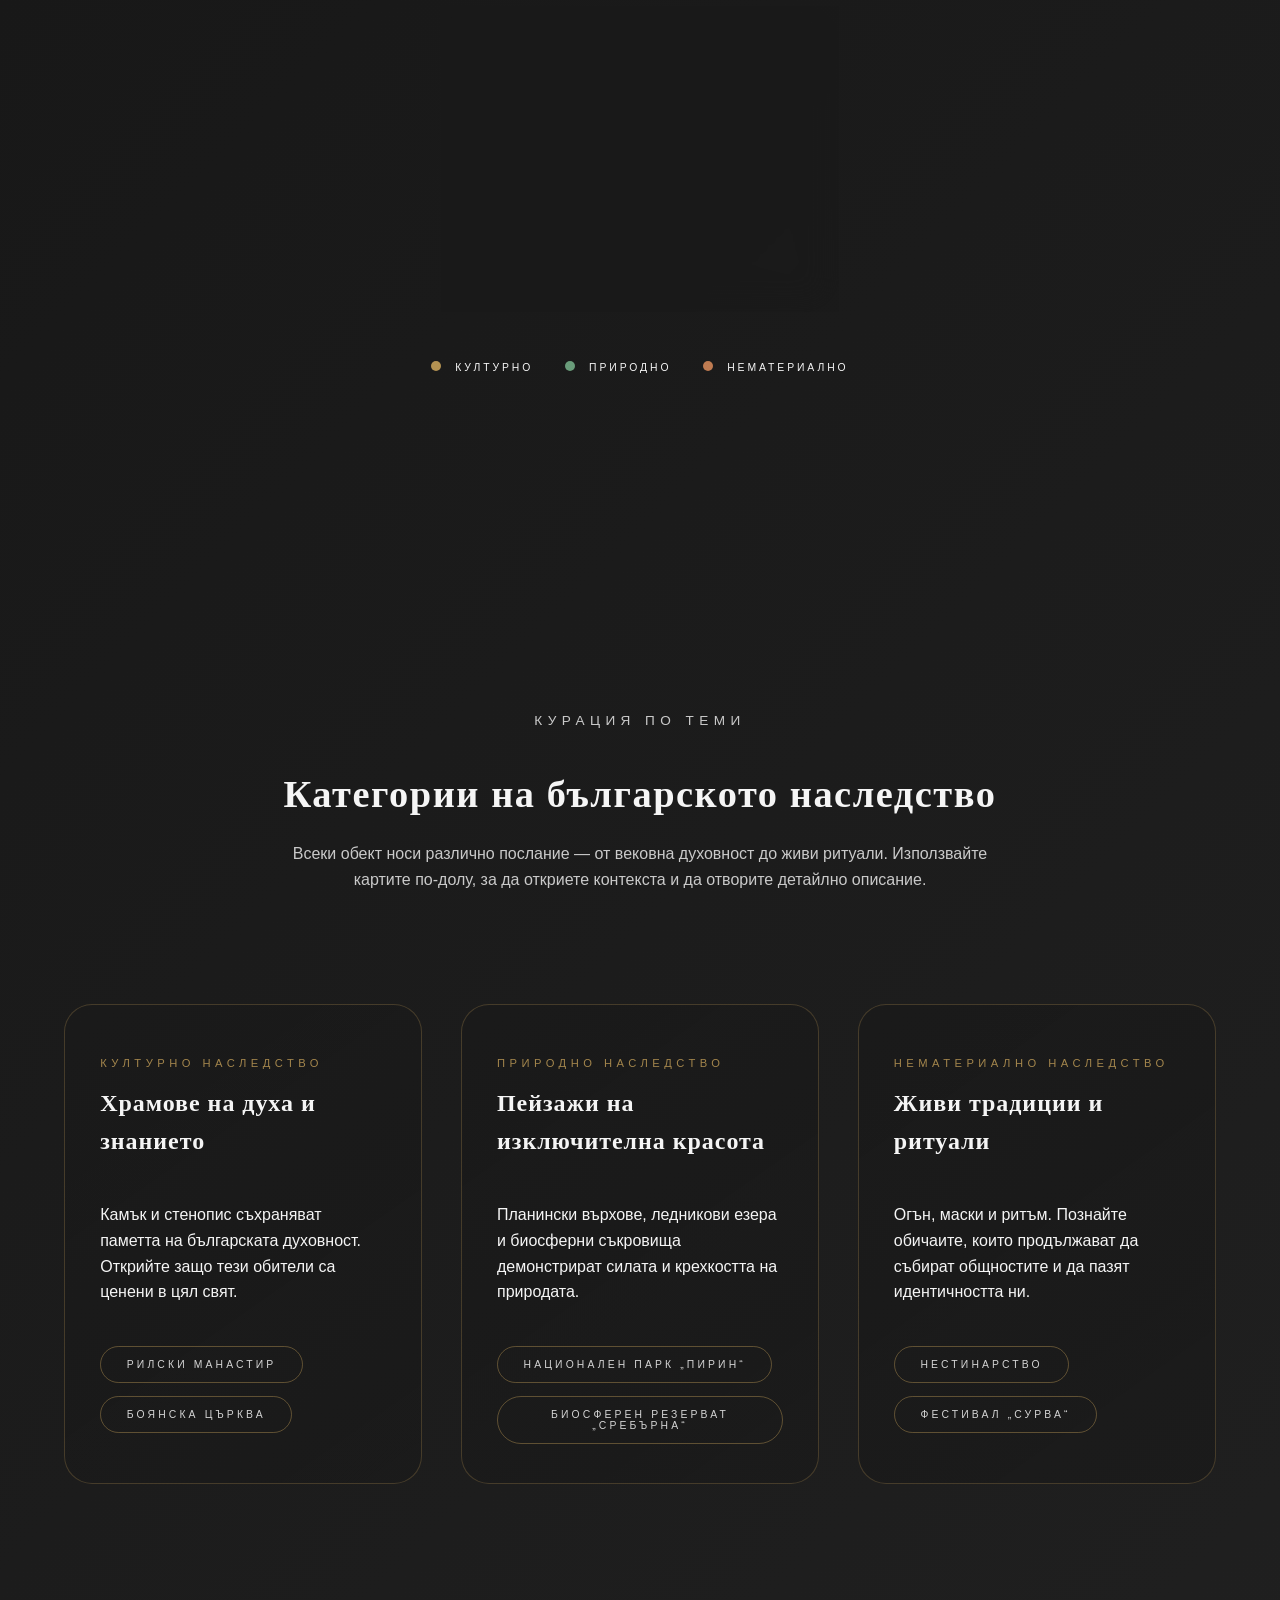
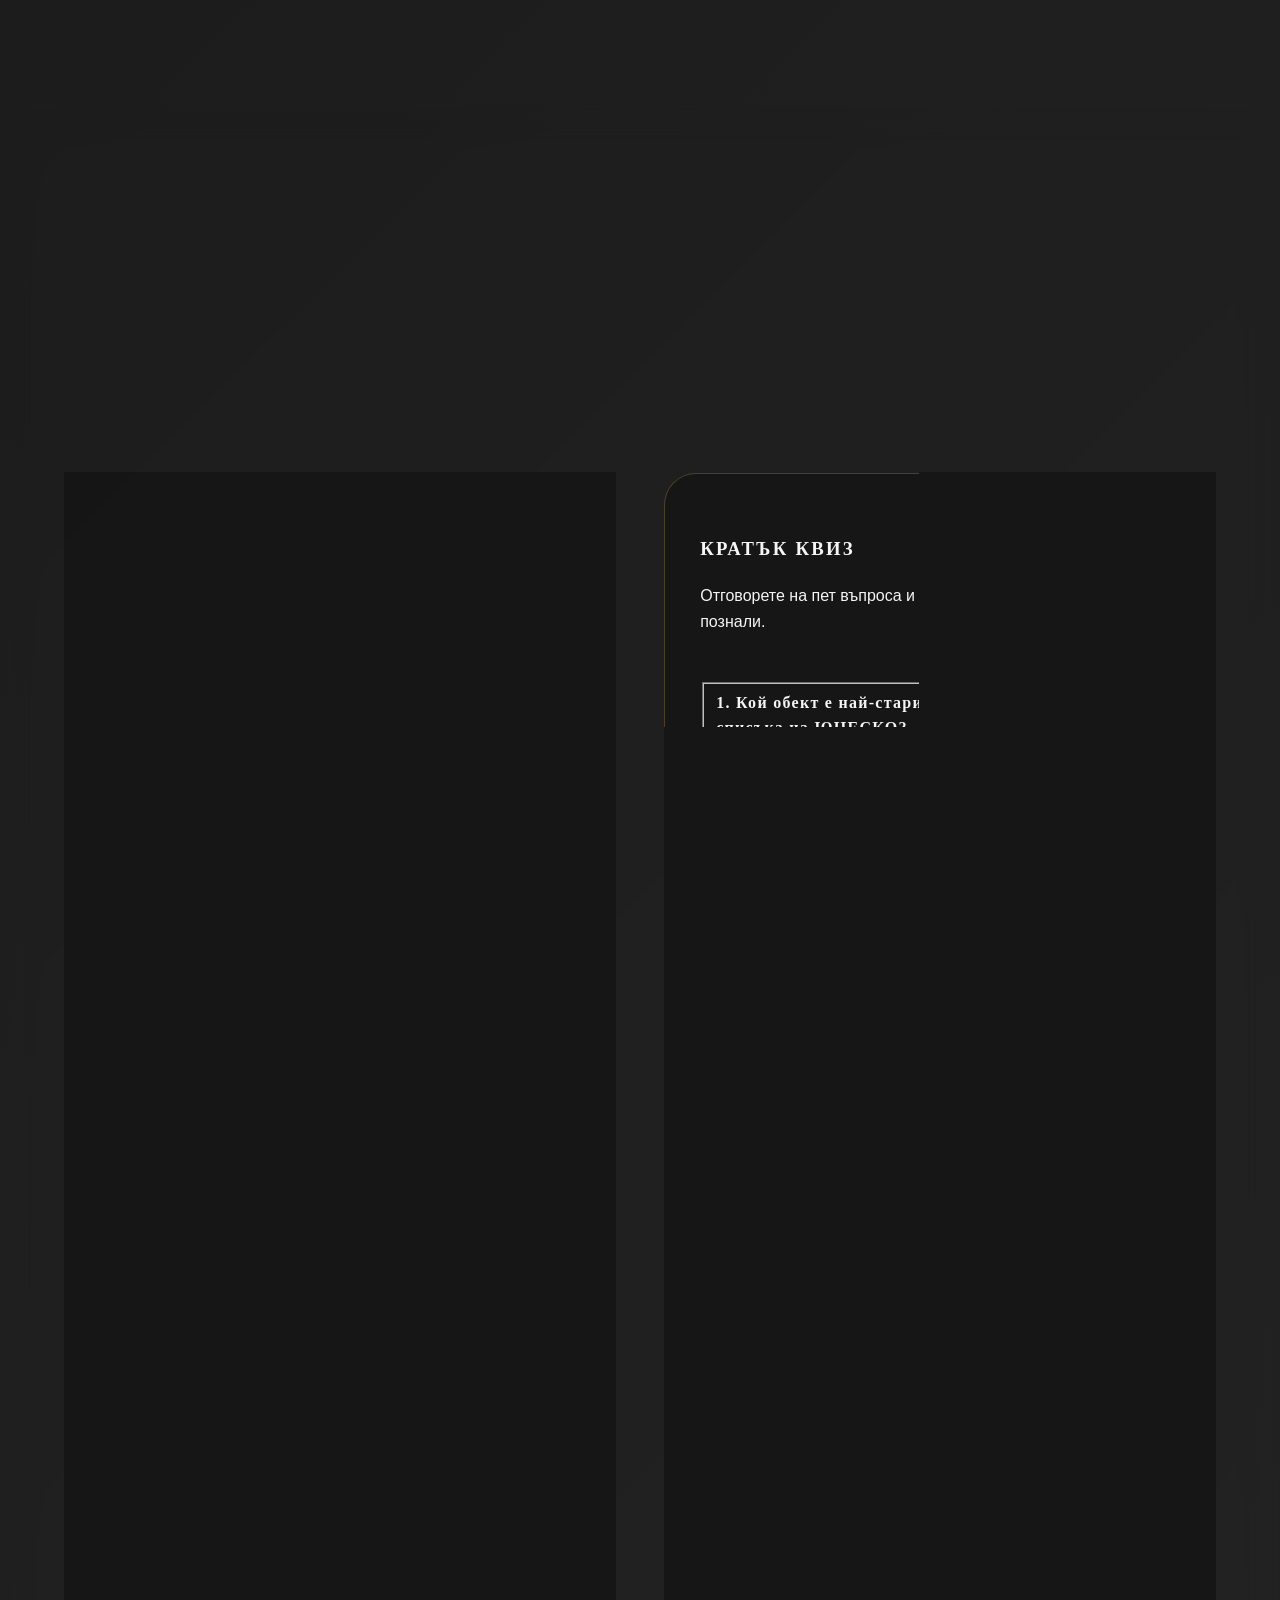
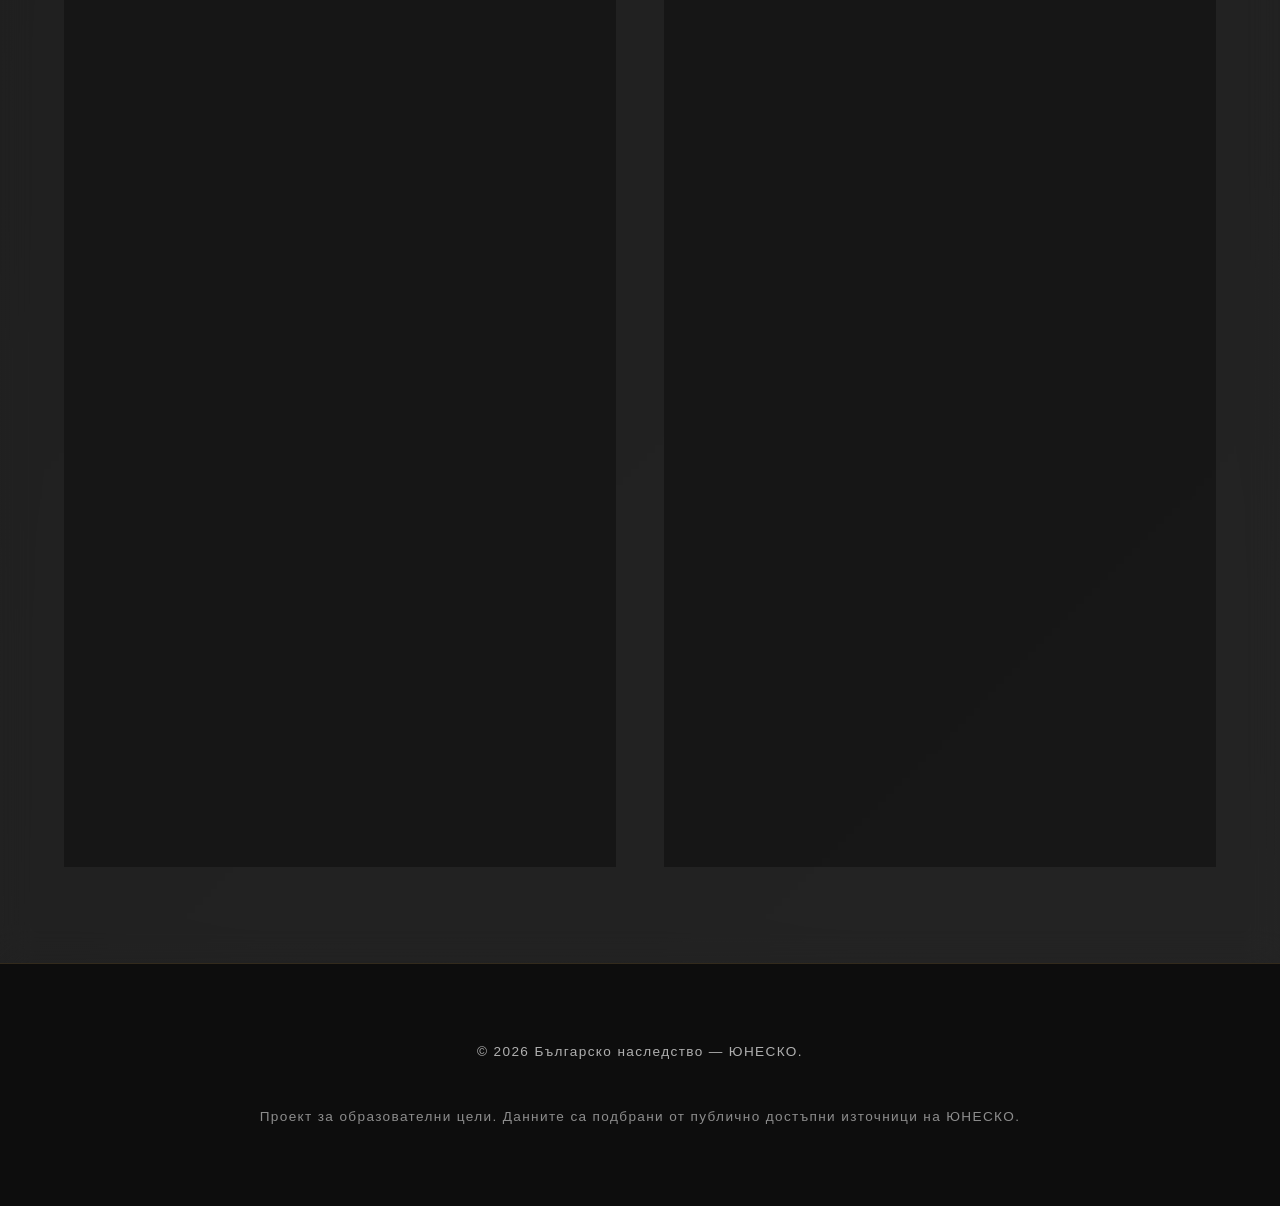
==== commit 12a79964: "Enhance map markers and navigation UI Added a glow effect and increased size for map site markers, u" ====
--- a/index.html
+++ b/index.html
@@ -65,38 +65,45 @@
                 <stop offset="0%" stop-color="#f5f5f5" stop-opacity="0.95" />
                 <stop offset="100%" stop-color="#c5a059" stop-opacity="0.25" />
               </radialGradient>
+              <filter id="markerGlow">
+                <feGaussianBlur stdDeviation="3" result="coloredBlur"/>
+                <feMerge>
+                  <feMergeNode in="coloredBlur"/>
+                  <feMergeNode in="SourceGraphic"/>
+                </feMerge>
+              </filter>
             </defs>
             <path
               class="map-shape"
-              d="M40 210l30-40 35-10 28-32 48-22 70-12 58-50 70 8 56 24 62-8 28 28 40 10 15 40-22 40 16 44-12 32-50 10-18 32-36 18-44-4-40 16-68 4-60 20-44-10-40-6-40-24-44-6-36-26-34-12-20-34 6-36z"
+              d="M80 180l40-35 30-8 25-28 42-18 65-10 50-45 65 6 50 20 55-6 25 25 35 8 12 35-18 35 14 40-10 28-45 8-15 28-32 15-40-6-35 14-65 2-55 18-40-8-35-4-35-20-40-4-32-24-30-10-18-30 5-32z"
               fill="url(#mapGradient)"
               stroke="#c5a059"
               stroke-width="3"
               stroke-linejoin="round"
             ></path>
-            <g class="site-marker" data-site-id="rilamonastery" transform="translate(250,160)">
-              <circle r="10" class="marker-circle"></circle>
-              <text y="-20">Рила</text>
-            </g>
-            <g class="site-marker" data-site-id="boyanachurch" transform="translate(320,150)">
-              <circle r="10" class="marker-circle"></circle>
-              <text y="-20">Бояна</text>
-            </g>
-            <g class="site-marker" data-site-id="pirinpark" transform="translate(420,130)">
-              <circle r="10" class="marker-circle"></circle>
-              <text y="-20">Пирин</text>
-            </g>
-            <g class="site-marker" data-site-id="srebarna" transform="translate(520,200)">
-              <circle r="10" class="marker-circle"></circle>
-              <text y="-20">Сребърна</text>
-            </g>
-            <g class="site-marker" data-site-id="nestinarstvo" transform="translate(360,260)">
-              <circle r="10" class="marker-circle"></circle>
-              <text y="-20">Нестинарство</text>
-            </g>
-            <g class="site-marker" data-site-id="surva" transform="translate(280,220)">
-              <circle r="10" class="marker-circle"></circle>
-              <text y="-20">Сурва</text>
+            <g class="site-marker" data-site-id="rilamonastery" transform="translate(280,170)">
+              <circle r="12" class="marker-circle" filter="url(#markerGlow)"></circle>
+              <text y="-22" text-anchor="middle">Рила</text>
+            </g>
+            <g class="site-marker" data-site-id="boyanachurch" transform="translate(340,160)">
+              <circle r="12" class="marker-circle" filter="url(#markerGlow)"></circle>
+              <text y="-22" text-anchor="middle">Бояна</text>
+            </g>
+            <g class="site-marker" data-site-id="pirinpark" transform="translate(430,140)">
+              <circle r="12" class="marker-circle" filter="url(#markerGlow)"></circle>
+              <text y="-22" text-anchor="middle">Пирин</text>
+            </g>
+            <g class="site-marker" data-site-id="srebarna" transform="translate(520,210)">
+              <circle r="12" class="marker-circle" filter="url(#markerGlow)"></circle>
+              <text y="-22" text-anchor="middle">Сребърна</text>
+            </g>
+            <g class="site-marker" data-site-id="nestinarstvo" transform="translate(380,270)">
+              <circle r="12" class="marker-circle" filter="url(#markerGlow)"></circle>
+              <text y="-22" text-anchor="middle">Нестинарство</text>
+            </g>
+            <g class="site-marker" data-site-id="surva" transform="translate(300,230)">
+              <circle r="12" class="marker-circle" filter="url(#markerGlow)"></circle>
+              <text y="-22" text-anchor="middle">Сурва</text>
             </g>
           </svg>
           <div id="map-tooltip" class="map-tooltip" role="dialog" aria-live="polite" hidden>
--- a/style.css
+++ b/style.css
@@ -96,15 +96,19 @@
   align-items: center;
   justify-content: space-between;
   padding: 1.2rem clamp(1.5rem, 3vw, 4rem);
-  background: rgba(20, 20, 20, 0.85);
+  background: rgba(20, 20, 20, 0.95);
   backdrop-filter: blur(14px);
   border-bottom: 1px solid rgba(197, 160, 89, 0.35);
+  flex-wrap: wrap;
+  gap: 1rem;
 }
 
 .branding {
   display: flex;
   align-items: center;
   gap: 1.2rem;
+  flex: 1;
+  min-width: 280px;
 }
 
 .logo-mark {
@@ -118,6 +122,13 @@
   font-size: 0.7rem;
   letter-spacing: 0.6em;
   padding-right: 0.6em;
+  flex-shrink: 0;
+}
+
+.brand-text {
+  display: flex;
+  flex-direction: column;
+  gap: 0.2rem;
 }
 
 .brand-title {
@@ -125,6 +136,7 @@
   font-size: 1.2rem;
   text-transform: uppercase;
   letter-spacing: 0.16em;
+  line-height: 1.2;
 }
 
 .brand-subtitle {
@@ -132,6 +144,11 @@
   letter-spacing: 0.2em;
   color: rgba(245, 245, 245, 0.6);
   text-transform: uppercase;
+  line-height: 1.2;
+}
+
+.primary-nav {
+  flex-shrink: 0;
 }
 
 .primary-nav ul {
@@ -143,6 +160,7 @@
   font-size: 0.85rem;
   text-transform: uppercase;
   letter-spacing: 0.38em;
+  align-items: center;
 }
 
 .primary-nav a {
@@ -375,6 +393,13 @@
   stroke: var(--color-charcoal);
   stroke-width: 3;
   filter: drop-shadow(0 10px 25px rgba(197, 160, 89, 0.45));
+  transition: transform var(--transition-base), fill var(--transition-base);
+}
+
+.site-marker:hover .marker-circle,
+.site-marker:focus .marker-circle {
+  fill: var(--color-gold);
+  transform: scale(1.1);
 }
 
 .site-marker:hover,
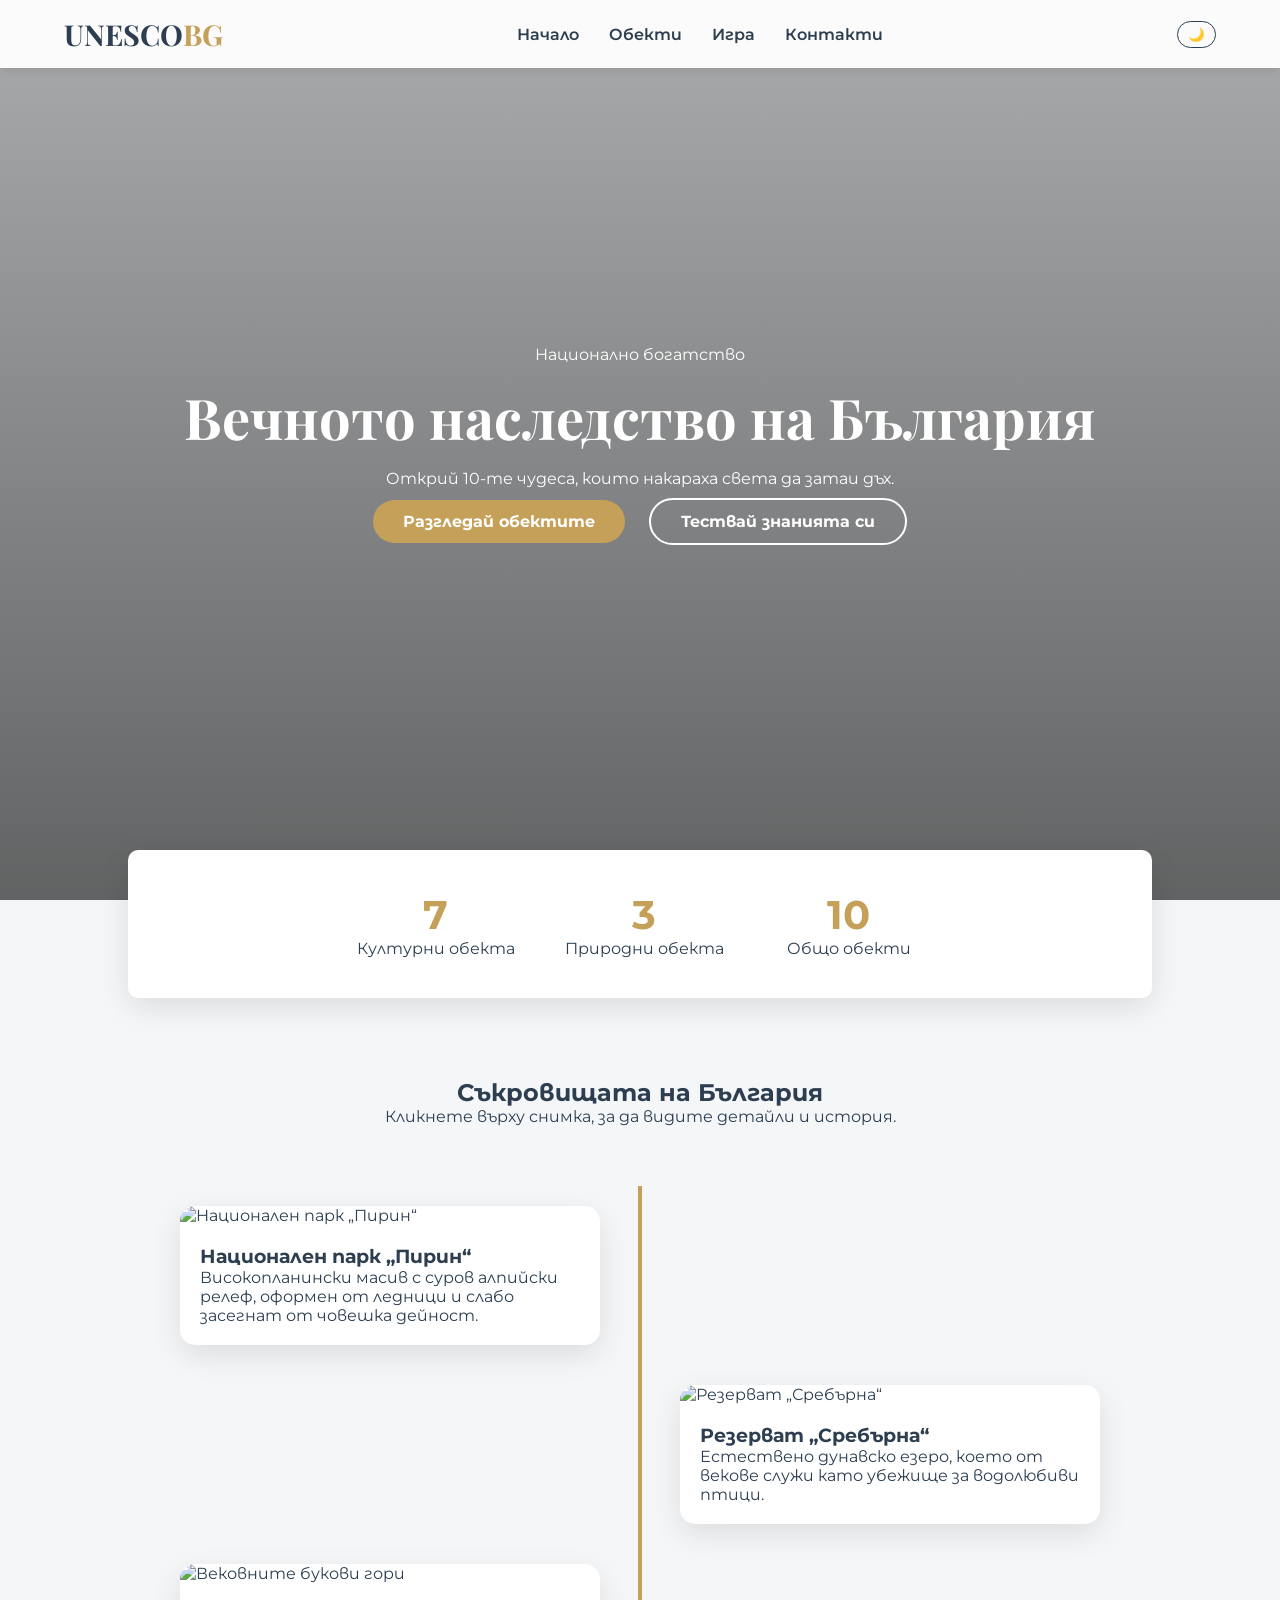
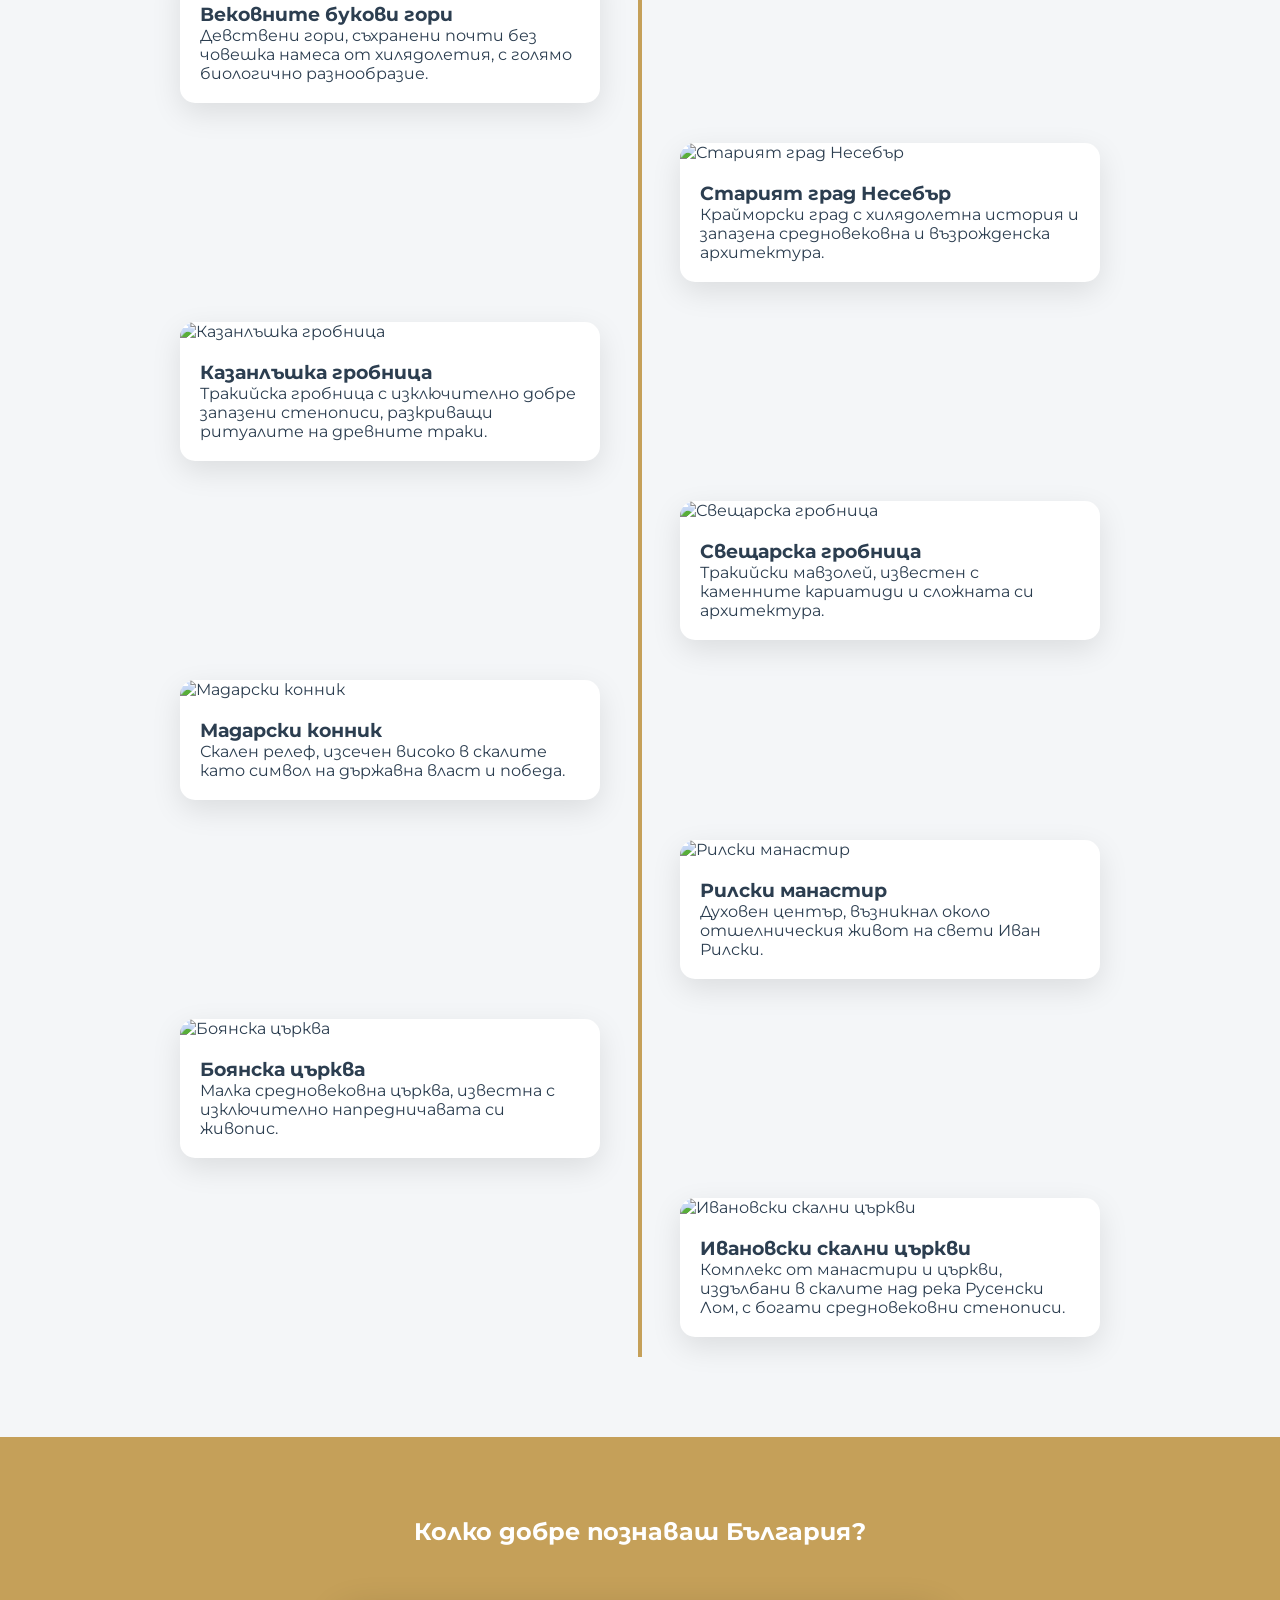
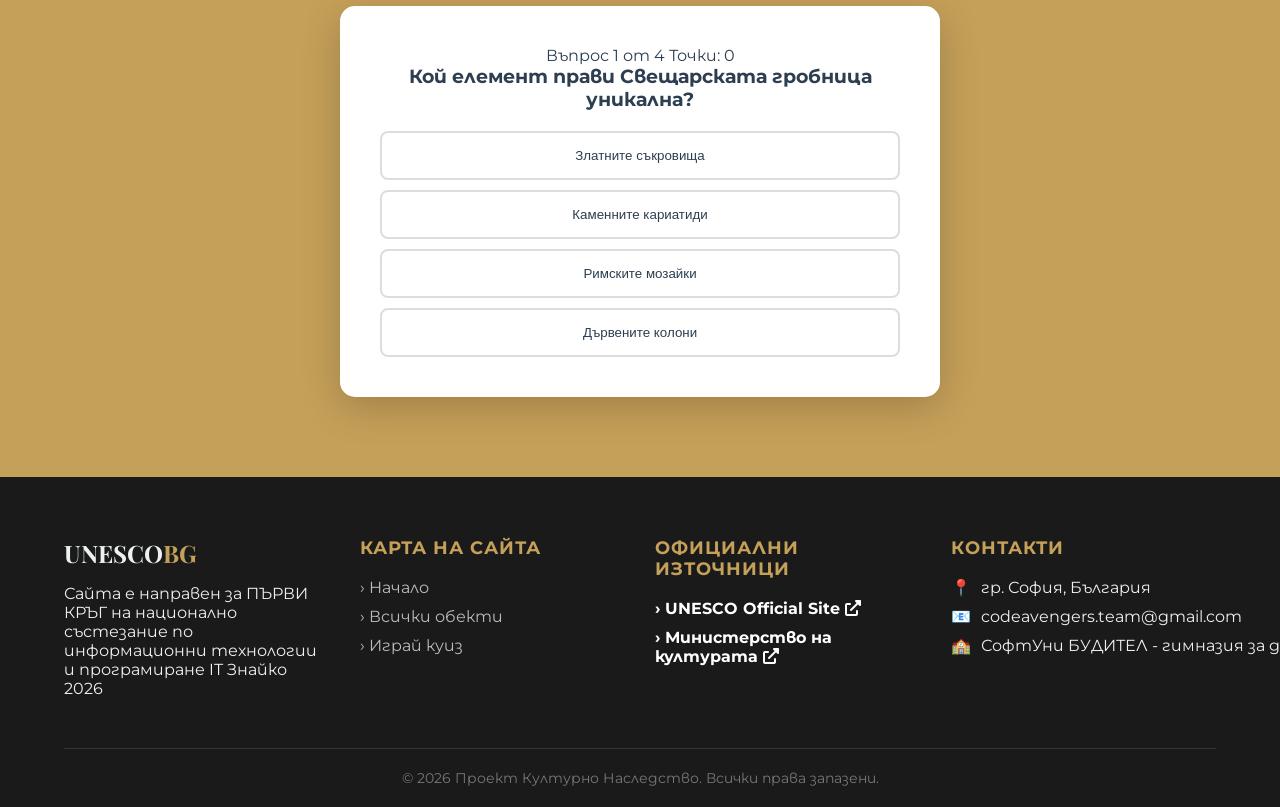
==== commit 8efdbfa0: "Add UNESCO Bulgaria interactive site with timeline and quiz Introduced index.html with navigation, h" ====
--- a/index.html
+++ b/index.html
@@ -1,265 +1,155 @@
 <!DOCTYPE html>
 <html lang="bg">
-  <head>
-    <meta charset="UTF-8" />
-    <meta name="viewport" content="width=device-width, initial-scale=1.0" />
-    <title>ЮНЕСКО България &mdash; Културно и природно наследство</title>
-    <link rel="stylesheet" href="style.css" />
-    <script src="script.js" defer></script>
-  </head>
-  <body>
-    <header class="site-header" aria-label="Основна навигация">
-      <div class="branding">
-        <span class="logo-mark" aria-hidden="true">UNESCO BG</span>
-        <div class="brand-text">
-          <span class="brand-title">Българско наследство</span>
-          <span class="brand-subtitle">Под закрилата на ЮНЕСКО</span>
+<head>
+    <meta charset="UTF-8">
+    <meta name="viewport" content="width=device-width, initial-scale=1.0">
+    <title>ЮНЕСКО България | Интерактивно пътешествие</title>
+    <link rel="stylesheet" href="style.css">
+    <link href="https://fonts.googleapis.com/css2?family=Playfair+Display:wght@700&family=Montserrat:wght@400;600&display=swap" rel="stylesheet">
+    <link rel="stylesheet" href="https://cdnjs.cloudflare.com/ajax/libs/font-awesome/6.0.0/css/all.min.css">
+</head>
+<body>
+
+    <nav id="navbar">
+        <div class="logo">UNESCO<span>BG</span></div>
+        <ul class="nav-links">
+            <li><a href="#hero">Начало</a></li>
+            <li><a href="#timeline-section">Обекти</a></li>
+            <li><a href="#quiz-section">Игра</a></li>
+            <li><a href="#contacts">Контакти</a></li>
+        </ul>
+        <button id="theme-toggle" title="Смени темата">🌙</button>
+    </nav>
+
+    <header id="hero">
+        <div class="overlay">
+            <div class="hero-content">
+                <span class="subtitle">Национално богатство</span>
+                <h1>Вечното наследство на България</h1>
+                <p>Открий 10-те чудеса, които накараха света да затаи дъх.</p>
+                <div class="hero-buttons">
+                    <a href="#timeline-section" class="btn-primary">Разгледай обектите</a>
+                    <a href="#quiz-section" class="btn-secondary">Тествай знанията си</a>
+                </div>
+            </div>
         </div>
-      </div>
-      <nav class="primary-nav">
-        <ul>
-          <li><a href="#hero">Начало</a></li>
-          <li><a href="#map">Карта</a></li>
-          <li><a href="#categories">Категории</a></li>
-          <li><a href="#education">Обучение</a></li>
-        </ul>
-      </nav>
     </header>
 
-    <main>
-      <section id="hero" class="hero" aria-labelledby="hero-title">
-        <div class="hero-overlay"></div>
-        <!-- Placeholder for background video. Replace URL below with an actual hosted video if available. -->
-        <!-- <video class="hero-video" autoplay muted loop playsinline src="https://example.com/placeholder-unesco-bg.mp4"></video> -->
-        <div class="hero-content">
-          <p class="eyebrow">Живото наследство на България</p>
-          <h1 id="hero-title">„Българското наследство под закрилата на ЮНЕСКО“</h1>
-          <p class="hero-lede">
-            Потопете се в разказите за манастири, древни стенописи, грандиозни планини и живи традиции.
-            Всеки елемент от тази интерактивна платформа е посветен на опазването на нашата културна памет.
-          </p>
-          <div class="hero-actions">
-            <a class="primary-cta" href="#map">Разгледайте картата</a>
-            <button class="secondary-cta" type="button" data-scroll-target="#education">Опознайте наследството</button>
-          </div>
+    <section class="stats">
+        <div class="stat-box">
+            <h3 id="count-cultural">0</h3>
+            <p>Културни обекта</p>
         </div>
-        <div class="scroll-indicator" aria-hidden="true">
-          <span>Превъртете</span>
-          <div class="indicator-pill"></div>
+        <div class="stat-box">
+            <h3 id="count-natural">0</h3>
+            <p>Природни обекта</p>
         </div>
-      </section>
+        <div class="stat-box">
+            <h3 id="count-total">0</h3>
+            <p>Общо обекти</p>
+        </div>
+    </section>
 
-      <section id="map" class="map-section" aria-labelledby="map-title">
-        <div class="section-heading">
-          <p class="section-eyebrow">Интерактивна визуализация</p>
-          <h2 id="map-title">Карта на българските обекти на ЮНЕСКО</h2>
-          <p>
-            Открийте местоположението на шест емблематични обекта, включени в списъците на ЮНЕСКО. Задръжте курсора
-            или докоснете за кратко, за да получите бърз поглед, а за задълбочено запознаване натиснете „Виж повече“.
-          </p>
+    <main id="timeline-section">
+        <div class="section-header">
+            <h2>Съкровищата на България</h2>
+            <p>Кликнете върху снимка, за да видите детайли и история.</p>
         </div>
-        <div class="map-wrapper" role="img" aria-label="Стилнизирана карта на България с отбелязани обекти на ЮНЕСКО">
-          <svg id="bulgaria-map" viewBox="0 0 600 400" xmlns="http://www.w3.org/2000/svg">
-            <defs>
-              <radialGradient id="mapGradient" cx="50%" cy="50%" r="70%">
-                <stop offset="0%" stop-color="#f5f5f5" stop-opacity="0.95" />
-                <stop offset="100%" stop-color="#c5a059" stop-opacity="0.25" />
-              </radialGradient>
-              <filter id="markerGlow">
-                <feGaussianBlur stdDeviation="3" result="coloredBlur"/>
-                <feMerge>
-                  <feMergeNode in="coloredBlur"/>
-                  <feMergeNode in="SourceGraphic"/>
-                </feMerge>
-              </filter>
-            </defs>
-            <path
-              class="map-shape"
-              d="M80 180l40-35 30-8 25-28 42-18 65-10 50-45 65 6 50 20 55-6 25 25 35 8 12 35-18 35 14 40-10 28-45 8-15 28-32 15-40-6-35 14-65 2-55 18-40-8-35-4-35-20-40-4-32-24-30-10-18-30 5-32z"
-              fill="url(#mapGradient)"
-              stroke="#c5a059"
-              stroke-width="3"
-              stroke-linejoin="round"
-            ></path>
-            <g class="site-marker" data-site-id="rilamonastery" transform="translate(280,170)">
-              <circle r="12" class="marker-circle" filter="url(#markerGlow)"></circle>
-              <text y="-22" text-anchor="middle">Рила</text>
-            </g>
-            <g class="site-marker" data-site-id="boyanachurch" transform="translate(340,160)">
-              <circle r="12" class="marker-circle" filter="url(#markerGlow)"></circle>
-              <text y="-22" text-anchor="middle">Бояна</text>
-            </g>
-            <g class="site-marker" data-site-id="pirinpark" transform="translate(430,140)">
-              <circle r="12" class="marker-circle" filter="url(#markerGlow)"></circle>
-              <text y="-22" text-anchor="middle">Пирин</text>
-            </g>
-            <g class="site-marker" data-site-id="srebarna" transform="translate(520,210)">
-              <circle r="12" class="marker-circle" filter="url(#markerGlow)"></circle>
-              <text y="-22" text-anchor="middle">Сребърна</text>
-            </g>
-            <g class="site-marker" data-site-id="nestinarstvo" transform="translate(380,270)">
-              <circle r="12" class="marker-circle" filter="url(#markerGlow)"></circle>
-              <text y="-22" text-anchor="middle">Нестинарство</text>
-            </g>
-            <g class="site-marker" data-site-id="surva" transform="translate(300,230)">
-              <circle r="12" class="marker-circle" filter="url(#markerGlow)"></circle>
-              <text y="-22" text-anchor="middle">Сурва</text>
-            </g>
-          </svg>
-          <div id="map-tooltip" class="map-tooltip" role="dialog" aria-live="polite" hidden>
-            <div class="tooltip-content">
-              <p class="tooltip-category"></p>
-              <h3 class="tooltip-title"></h3>
-              <button class="tooltip-button" type="button">Виж повече</button>
+        
+        <div class="timeline" id="timeline-container">
             </div>
-          </div>
-        </div>
-        <div class="map-legend" aria-label="Легенда на карта">
-          <span><span class="legend-dot cultural"></span> Културно</span>
-          <span><span class="legend-dot natural"></span> Природно</span>
-          <span><span class="legend-dot intangible"></span> Нематериално</span>
-        </div>
-      </section>
-
-      <section id="categories" class="categories-section" aria-labelledby="categories-title">
-        <div class="section-heading">
-          <p class="section-eyebrow">Курация по теми</p>
-          <h2 id="categories-title">Категории на българското наследство</h2>
-          <p>
-            Всеки обект носи различно послание &mdash; от вековна духовност до живи ритуали. Използвайте картите
-            по-долу, за да откриете контекста и да отворите детайлно описание.
-          </p>
-        </div>
-        <div class="category-grid">
-          <article class="category-card" data-category="cultural">
-            <header>
-              <p class="category-eyebrow">Културно наследство</p>
-              <h3>Храмове на духа и знанието</h3>
-            </header>
-            <p>
-              Камък и стенопис съхраняват паметта на българската духовност. Открийте защо тези обители са ценени в цял свят.
-            </p>
-            <ul class="category-sites">
-              <li>
-                <button class="site-trigger" type="button" data-site-id="rilamonastery">Рилски манастир</button>
-              </li>
-              <li>
-                <button class="site-trigger" type="button" data-site-id="boyanachurch">Боянска църква</button>
-              </li>
-            </ul>
-          </article>
-          <article class="category-card" data-category="natural">
-            <header>
-              <p class="category-eyebrow">Природно наследство</p>
-              <h3>Пейзажи на изключителна красота</h3>
-            </header>
-            <p>
-              Планински върхове, ледникови езера и биосферни съкровища демонстрират силата и крехкостта на природата.
-            </p>
-            <ul class="category-sites">
-              <li>
-                <button class="site-trigger" type="button" data-site-id="pirinpark">Национален парк „Пирин“</button>
-              </li>
-              <li>
-                <button class="site-trigger" type="button" data-site-id="srebarna">Биосферен резерват „Сребърна“</button>
-              </li>
-            </ul>
-          </article>
-          <article class="category-card" data-category="intangible">
-            <header>
-              <p class="category-eyebrow">Нематериално наследство</p>
-              <h3>Живи традиции и ритуали</h3>
-            </header>
-            <p>
-              Огън, маски и ритъм. Познайте обичаите, които продължават да събират общностите и да пазят идентичността ни.
-            </p>
-            <ul class="category-sites">
-              <li>
-                <button class="site-trigger" type="button" data-site-id="nestinarstvo">Нестинарство</button>
-              </li>
-              <li>
-                <button class="site-trigger" type="button" data-site-id="surva">Фестивал „Сурва“</button>
-              </li>
-            </ul>
-          </article>
-        </div>
-      </section>
-
-      <section id="education" class="education-section" aria-labelledby="education-title">
-        <div class="section-heading">
-          <p class="section-eyebrow">Обучителна платформа</p>
-          <h2 id="education-title">Времева линия и интерактивен квиз</h2>
-          <p>
-            Проследете ключовите години, в които българското наследство получава световно признание, и тествайте знанията си
-            с кратък квиз. Резултатите се визуализират веднага, за да насърчат критичното мислене.
-          </p>
-        </div>
-        <div class="education-grid">
-          <article class="timeline-panel" aria-label="Интерактивна времева линия">
-            <header>
-              <h3>Времева линия на признанието</h3>
-              <p>Кликнете върху елемент, за да научите повече за конкретния обект и годината на включване.</p>
-            </header>
-            <div class="timeline" id="timeline" role="list"></div>
-            <div class="timeline-detail" id="timeline-detail">
-              <h4 class="timeline-title">Изберете година</h4>
-              <p class="timeline-description">
-                Историята на нашето наследство се разгръща тук. Изберете точка на линията, за да прочетете събитията зад нея.
-              </p>
-              <button class="timeline-button" type="button" hidden>Виж детайлите</button>
-            </div>
-          </article>
-          <article class="quiz-panel" aria-label="Квиз за българското наследство">
-            <header>
-              <h3>Кратък квиз</h3>
-              <p>Отговорете на пет въпроса и вижте незабавно дали сте познали.</p>
-            </header>
-            <form id="heritage-quiz" novalidate></form>
-            <div class="quiz-summary" id="quiz-summary" aria-live="polite"></div>
-          </article>
-        </div>
-      </section>
     </main>
 
-    <footer class="site-footer" aria-label="Футър">
-      <div class="footer-content">
-        <p>&copy; <span id="current-year"></span> Българско наследство &mdash; ЮНЕСКО.</p>
-        <p class="footer-note">
-          Проект за образователни цели. Данните са подбрани от публично достъпни източници на ЮНЕСКО.
-        </p>
-      </div>
+    <section id="quiz-section">
+        <div class="section-header">
+            <h2 style="color:white">Колко добре познаваш България?</h2>
+        </div>
+        <div class="quiz-wrapper">
+            <div id="quiz-card">
+                <div class="quiz-head">
+                    <span id="q-number">Въпрос 1 от 4</span>
+                    <span id="score-live">Точки: 0</span>
+                </div>
+                <h3 id="question">Въпросът се зарежда...</h3>
+                <div id="answer-buttons" class="btn-grid"></div>
+                <button id="next-btn" class="hide">Следващ</button>
+            </div>
+        </div>
+    </section>
+
+    <div id="modal" class="modal">
+        <div class="modal-content">
+            <span class="close-btn">&times;</span>
+            <div class="modal-header-img">
+                <img src="" alt="" id="modal-img">
+                <div class="modal-overlay-title">
+                    <h2 id="modal-title">Заглавие</h2>
+                </div>
+            </div>
+            <div class="modal-body">
+                <div class="tags">
+                    <span id="modal-year" class="tag year"></span>
+                    <span id="modal-type" class="tag type"></span>
+                </div>
+                <p id="modal-desc">Описание</p>
+            </div>
+        </div>
+    </div>
+
+    <footer id="contacts">
+        <div class="footer-container">
+            <div class="footer-col">
+                <div class="footer-logo">UNESCO<span>BG</span></div>
+                <p>Сайта е направен за ПЪРВИ КРЪГ на национално състезание по информационни технологии и програмиране IT Знайко 2026</p>
+            </div>
+
+            <div class="footer-col">
+                <h3>Карта на сайта</h3>
+                <ul class="footer-links">
+                    <li><a href="#hero">› Начало</a></li>
+                    <li><a href="#timeline-section">› Всички обекти</a></li>
+                    <li><a href="#quiz-section">› Играй куиз</a></li>
+                </ul>
+            </div>
+
+            <div class="footer-col">
+                <h3>Официални източници</h3>
+                <ul class="footer-links">
+                    <li>
+                        <a href="https://whc.unesco.org/en/statesparties/bg" target="_blank" class="external-link">
+                            › UNESCO Official Site <i class="fas fa-external-link-alt"></i>
+                        </a>
+                    </li>
+                    <li>
+                        <a href="https://mc.government.bg/" target="_blank" class="external-link">
+                            › Министерство на културата <i class="fas fa-external-link-alt"></i>
+                        </a>
+                    </li>
+                </ul>
+            </div>
+
+            <div class="footer-col">
+    <h3>Контакти</h3>
+    <div class="contact-item">
+        <span>📍</span> 
+        <p>гр. София, България</p>
+    </div>
+    <div class="contact-item">
+        <span>📧</span> 
+        <p>codeavengers.team@gmail.com</p>
+    </div>
+    <div class="contact-item">
+        <span>🏫</span> 
+        <p>СофтУни БУДИТЕЛ - гимназия за дигитални умения</p>
+    </div>
+</div>
+        </div>
+        
+        <div class="copyright">
+            &copy; 2026 Проект Културно Наследство. Всички права запазени.
+        </div>
     </footer>
 
-    <div id="site-modal" class="site-modal" role="dialog" aria-modal="true" aria-hidden="true">
-      <div class="modal-overlay" data-close-modal></div>
-      <div class="modal-container" role="document">
-        <button class="modal-close" type="button" data-close-modal aria-label="Затвори детайлите">
-          &times;
-        </button>
-        <div class="modal-header">
-          <p class="modal-category"></p>
-          <h3 class="modal-title"></h3>
-        </div>
-        <div class="modal-body">
-          <div class="modal-gallery" aria-label="Галерия с изображения">
-            <!-- Заменете фоновете на блоковете по-долу със снимки при нужда. -->
-            <div class="gallery-frame" data-gallery-slot="1"></div>
-            <div class="gallery-frame" data-gallery-slot="2"></div>
-            <div class="gallery-frame" data-gallery-slot="3"></div>
-          </div>
-          <div class="modal-content">
-            <p class="modal-description"></p>
-            <div class="modal-facts">
-              <h4>Бързи факти</h4>
-              <ul class="facts-list"></ul>
-            </div>
-          </div>
-        </div>
-        <div class="modal-footer">
-          <span class="modal-year"></span>
-          <button class="modal-secondary" type="button" data-close-modal>Затвори</button>
-        </div>
-      </div>
-    </div>
-  </body>
-</html>
+    <script src="script.js"></script>
+</body>
+</html>
--- a/style.css
+++ b/style.css
@@ -1,1039 +1,146 @@
-/* ==========================================================================
-   Базови настройки
-   ========================================================================== */
+/* --- ОСНОВНИ НАСТРОЙКИ --- */
 :root {
-  --color-charcoal: #1a1a1a;
-  --color-gold: #c5a059;
-  --color-cream: #f5f5f5;
-  --color-sand: #d9c7a4;
-  --color-muted: rgba(26, 26, 26, 0.6);
-  --font-serif: "Georgia", "Times New Roman", serif;
-  --font-sans: "Garamond", "Palatino", "Times", serif;
-  --font-body: "Helvetica Neue", Arial, sans-serif;
-  --max-width: 1180px;
-  --elevation-soft: drop-shadow(0 20px 40px rgba(26, 26, 26, 0.25));
-  --transition-base: 220ms ease;
-  --transition-long: 420ms ease;
+    --primary: #c5a059;      
+    --primary-hover: #b08d4b;
+    --bg-color: #f4f6f8;     
+    --card-bg: #ffffff;      
+    --text-color: #2c3e50;   
+    --text-light: #666;
+    --nav-bg: rgba(255, 255, 255, 0.95);
+    --footer-bg: #1a1a1a;
+    --shadow: 0 10px 30px rgba(0,0,0,0.1);
 }
 
-* {
-  box-sizing: border-box;
+body.dark-mode {
+    --bg-color: #121212;
+    --card-bg: #1e1e1e;
+    --text-color: #e0e0e0;
+    --text-light: #aaa;
+    --nav-bg: rgba(18, 18, 18, 0.95);
+    --shadow: 0 10px 30px rgba(0,0,0,0.5);
 }
 
-html {
-  scroll-behavior: smooth;
+* { margin: 0; padding: 0; box-sizing: border-box; transition: background 0.3s, color 0.3s; }
+html { scroll-behavior: smooth; }
+body { 
+    font-family: 'Montserrat', sans-serif; 
+    background-color: var(--bg-color); 
+    color: var(--text-color); 
+    overflow-x: hidden; 
+    overflow-y: auto;   
 }
 
-body {
-  margin: 0;
-  font-family: var(--font-body);
-  background: linear-gradient(135deg, #141414 0%, #1f1f1f 60%, #242424 100%);
-  color: var(--color-cream);
-  line-height: 1.6;
+/* --- NAVIGATION --- */
+#navbar {
+    position: fixed; width: 100%; top: 0; padding: 15px 5%;
+    background: var(--nav-bg); backdrop-filter: blur(10px);
+    display: flex; justify-content: space-between; align-items: center;
+    z-index: 1000; box-shadow: 0 2px 10px rgba(0,0,0,0.1);
+}
+.logo { font-size: 1.8rem; font-weight: 700; font-family: 'Playfair Display', serif; color: var(--text-color); }
+.logo span { color: var(--primary); }
+.nav-links { list-style: none; display: flex; gap: 30px; }
+.nav-links a { text-decoration: none; color: var(--text-color); font-weight: 600; position: relative; }
+.nav-links a:hover { color: var(--primary); }
+#theme-toggle { background: none; border: 1px solid var(--text-color); color: var(--text-color); padding: 5px 10px; border-radius: 20px; cursor: pointer; }
+
+/* --- HERO SECTION --- */
+header {
+    height: 100vh;
+    background: linear-gradient(rgba(0,0,0,0.3), rgba(0,0,0,0.6)), url('https://images.pexels.com/photos/4172137/pexels-photo-4172137.jpeg') no-repeat center center/cover;
+    background-attachment: fixed;
+    display: flex; align-items: center; justify-content: center;
+    text-align: center; color: white;
+}
+.hero-content h1 { font-family: 'Playfair Display', serif; font-size: 3.5rem; margin: 15px 0; }
+.btn-primary { background: var(--primary); color: white; padding: 12px 30px; border-radius: 50px; text-decoration: none; font-weight: bold; margin: 10px; display: inline-block; }
+.btn-primary:hover { background: var(--primary-hover); }
+.btn-secondary { border: 2px solid white; color: white; padding: 12px 30px; border-radius: 50px; text-decoration: none; font-weight: bold; margin: 10px; display: inline-block; }
+.btn-secondary:hover { background: white; color: black; }
+
+/* --- STATS --- */
+.stats { display: flex; justify-content: center; gap: 50px; padding: 40px 0; background: var(--card-bg); width: 80%; margin: -50px auto 0; position: relative; z-index: 2; border-radius: 10px; box-shadow: var(--shadow); flex-wrap: wrap; }
+.stat-box { text-align: center; min-width: 150px; }
+.stat-box h3 { font-size: 2.5rem; color: var(--primary); }
+
+/* --- TIMELINE --- */
+#timeline-section { padding: 80px 5%; }
+.section-header { text-align: center; margin-bottom: 60px; }
+.timeline { position: relative; max-width: 1000px; margin: 0 auto; }
+.timeline::after { content: ''; position: absolute; width: 4px; background: var(--primary); top: 0; bottom: 0; left: 50%; transform: translateX(-50%); }
+
+.timeline-item { padding: 20px 40px; position: relative; width: 50%; }
+.timeline-item.left { left: 0; }
+.timeline-item.right { left: 50%; }
+
+.card { background: var(--card-bg); border-radius: 15px; overflow: hidden; box-shadow: var(--shadow); transition: transform 0.3s; cursor: pointer; }
+.card:hover { transform: translateY(-10px); }
+.card-img { width: 100%; height: 200px; object-fit: cover; }
+.card-content { padding: 20px; }
+
+/* --- QUIZ --- */
+#quiz-section { background: var(--primary); padding: 80px 5%; }
+.quiz-wrapper { max-width: 600px; margin: 0 auto; }
+#quiz-card { background: var(--card-bg); padding: 40px; border-radius: 15px; box-shadow: 0 10px 40px rgba(0,0,0,0.2); text-align: center; color: var(--text-color); }
+.btn-grid { display: grid; gap: 10px; margin-top: 20px; }
+.btn-answer { padding: 15px; border: 2px solid #ddd; background: transparent; border-radius: 8px; cursor: pointer; width: 100%; color: var(--text-color); }
+.btn-answer:hover { border-color: var(--primary); }
+.btn-answer.correct { background: #2ecc71; color: white; border-color: #2ecc71; }
+.btn-answer.wrong { background: #e74c3c; color: white; border-color: #e74c3c; }
+#next-btn { background: var(--primary); color: white; border: none; padding: 10px 20px; border-radius: 5px; margin-top: 20px; cursor: pointer; }
+.hide { display: none; }
+
+/* --- MODAL --- */
+.modal { 
+    display: none; 
+    position: fixed; 
+    z-index: 2000; 
+    left: 0; top: 0; 
+    width: 100%; height: 100%; 
+    background: rgba(0,0,0,0.8); 
+    align-items: center; justify-content: center;
+}
+.modal-content { background: var(--card-bg); width: 90%; max-width: 700px; border-radius: 10px; overflow: hidden; position: relative; animation: slideDown 0.4s ease; }
+@keyframes slideDown { from { transform: translateY(-50px); opacity: 0; } to { transform: translateY(0); opacity: 1; } }
+.modal-header-img { position: relative; height: 300px; }
+.modal-header-img img { width: 100%; height: 100%; object-fit: cover; }
+.modal-overlay-title { position: absolute; bottom: 0; left: 0; width: 100%; background: linear-gradient(to top, rgba(0,0,0,0.8), transparent); padding: 20px; color: white; }
+.modal-body { padding: 30px; }
+.close-btn { position: absolute; top: 15px; right: 20px; color: white; font-size: 30px; cursor: pointer; z-index: 10; text-shadow: 0 0 5px black; }
+
+/* --- FOOTER --- */
+footer { background: var(--footer-bg); color: #ecf0f1; padding: 60px 5% 20px; margin-top: 0; }
+.footer-container { display: flex; flex-wrap: wrap; justify-content: space-between; gap: 30px; max-width: 1200px; margin: 0 auto; }
+.footer-col { flex: 1; min-width: 200px; }
+.footer-logo { font-size: 1.5rem; font-family: 'Playfair Display', serif; margin-bottom: 15px; font-weight: bold; }
+.footer-logo span { color: var(--primary); }
+.footer-col h3 { color: var(--primary); margin-bottom: 20px; font-size: 1.1rem; text-transform: uppercase; letter-spacing: 1px; }
+.footer-links { list-style: none; }
+.footer-links li { margin-bottom: 10px; }
+.footer-links a { color: #bbb; text-decoration: none; transition: 0.3s; display: inline-block; }
+.footer-links a:hover { color: var(--primary); transform: translateX(5px); }
+.external-link { font-weight: bold; color: white !important; }
+.social-icons span { display: inline-block; width: 35px; height: 35px; background: #333; color: white; text-align: center; line-height: 35px; border-radius: 50%; margin-right: 10px; cursor: pointer; transition: 0.3s; font-size: 0.8rem; }
+.social-icons span:hover { background: var(--primary); }
+.copyright { text-align: center; margin-top: 50px; padding-top: 20px; border-top: 1px solid #333; color: #777; font-size: 0.9rem; }
+
+.contact-item {
+    display: flex;          
+    align-items: center;    
+    gap: 10px;              
+    margin-bottom: 10px;   
 }
 
-body.no-scroll {
-  overflow: hidden;
-}
-
-a {
-  color: inherit;
-  text-decoration: none;
-}
-
-a:focus-visible,
-button:focus-visible {
-  outline: 2px solid var(--color-gold);
-  outline-offset: 4px;
-}
-
-button {
-  font-family: inherit;
-  border: none;
-  background: none;
-  cursor: pointer;
-}
-
-main {
-  display: flex;
-  flex-direction: column;
-  gap: 8rem;
-}
-
-.section-heading {
-  max-width: 720px;
-  margin: 0 auto 3rem;
-  text-align: center;
-}
-
-.section-heading h2 {
-  font-family: var(--font-serif);
-  font-size: clamp(2rem, 3vw, 2.8rem);
-  letter-spacing: 0.04em;
-  margin-bottom: 1rem;
-}
-
-.section-heading p {
-  color: rgba(245, 245, 245, 0.8);
-}
-
-.section-eyebrow {
-  font-size: 0.85rem;
-  letter-spacing: 0.4em;
-  text-transform: uppercase;
-  color: var(--color-gold);
-  margin-bottom: 1.5rem;
-}
-
-/* ==========================================================================
-   Хедър
-   ========================================================================== */
-.site-header {
-  position: sticky;
-  top: 0;
-  z-index: 1000;
-  display: flex;
-  align-items: center;
-  justify-content: space-between;
-  padding: 1.2rem clamp(1.5rem, 3vw, 4rem);
-  background: rgba(20, 20, 20, 0.95);
-  backdrop-filter: blur(14px);
-  border-bottom: 1px solid rgba(197, 160, 89, 0.35);
-  flex-wrap: wrap;
-  gap: 1rem;
-}
-
-.branding {
-  display: flex;
-  align-items: center;
-  gap: 1.2rem;
-  flex: 1;
-  min-width: 280px;
-}
-
-.logo-mark {
-  display: inline-flex;
-  align-items: center;
-  justify-content: center;
-  width: 48px;
-  height: 48px;
-  border: 1px solid rgba(197, 160, 89, 0.45);
-  border-radius: 50%;
-  font-size: 0.7rem;
-  letter-spacing: 0.6em;
-  padding-right: 0.6em;
-  flex-shrink: 0;
-}
-
-.brand-text {
-  display: flex;
-  flex-direction: column;
-  gap: 0.2rem;
-}
-
-.brand-title {
-  font-family: var(--font-serif);
-  font-size: 1.2rem;
-  text-transform: uppercase;
-  letter-spacing: 0.16em;
-  line-height: 1.2;
-}
-
-.brand-subtitle {
-  font-size: 0.75rem;
-  letter-spacing: 0.2em;
-  color: rgba(245, 245, 245, 0.6);
-  text-transform: uppercase;
-  line-height: 1.2;
-}
-
-.primary-nav {
-  flex-shrink: 0;
-}
-
-.primary-nav ul {
-  display: flex;
-  gap: clamp(1.5rem, 2.2vw, 3rem);
-  list-style: none;
-  margin: 0;
-  padding: 0;
-  font-size: 0.85rem;
-  text-transform: uppercase;
-  letter-spacing: 0.38em;
-  align-items: center;
-}
-
-.primary-nav a {
-  position: relative;
-  padding-bottom: 0.4rem;
-}
-
-.primary-nav a::after {
-  content: "";
-  position: absolute;
-  left: 0;
-  bottom: 0;
-  width: 100%;
-  height: 2px;
-  background: var(--color-gold);
-  transform: scaleX(0);
-  transform-origin: center;
-  transition: transform var(--transition-base);
-}
-
-.primary-nav a:hover::after,
-.primary-nav a:focus-visible::after {
-  transform: scaleX(1);
-}
-
-/* ==========================================================================
-   Hero
-   ========================================================================== */
-.hero {
-  position: relative;
-  min-height: 100vh;
-  display: grid;
-  place-items: center;
-  padding: clamp(4rem, 10vw, 8rem) clamp(1.5rem, 5vw, 6rem);
-  overflow: hidden;
-}
-
-.hero::before {
-  content: "";
-  position: absolute;
-  inset: 0;
-  background: radial-gradient(circle at 30% 30%, rgba(197, 160, 89, 0.3) 0%, rgba(26, 26, 26, 0.95) 55%, rgba(26, 26, 26, 1) 100%);
-  z-index: 0;
-}
-
-.hero-overlay {
-  position: absolute;
-  inset: 0;
-  background: linear-gradient(180deg, rgba(20, 20, 20, 0.6) 0%, rgba(20, 20, 20, 0.95) 70%);
-  z-index: 1;
-}
-
-.hero-content {
-  position: relative;
-  z-index: 2;
-  max-width: 760px;
-  text-align: center;
-  animation: fadeUp 1s ease 0.2s both;
-}
-
-.hero h1 {
-  font-family: var(--font-serif);
-  font-size: clamp(2.6rem, 4vw, 3.6rem);
-  letter-spacing: 0.1em;
-  text-transform: uppercase;
-  margin-bottom: 1.5rem;
-}
-
-.hero-lede {
-  color: rgba(245, 245, 245, 0.8);
-  margin-bottom: 2.8rem;
-}
-
-.eyebrow {
-  letter-spacing: 0.54em;
-  text-transform: uppercase;
-  font-size: 0.75rem;
-  color: rgba(197, 160, 89, 0.85);
-}
-
-.hero-actions {
-  display: flex;
-  justify-content: center;
-  gap: 1.4rem;
-  flex-wrap: wrap;
-}
-
-.primary-cta,
-.secondary-cta {
-  padding: 0.95rem 1.8rem;
-  border-radius: 999px;
-  text-transform: uppercase;
-  letter-spacing: 0.28em;
-  font-size: 0.75rem;
-  transition: transform var(--transition-base), box-shadow var(--transition-base);
-}
-
-.primary-cta {
-  background: var(--color-gold);
-  color: var(--color-charcoal);
-  box-shadow: 0 10px 30px rgba(197, 160, 89, 0.4);
-}
-
-.secondary-cta {
-  border: 1px solid rgba(197, 160, 89, 0.45);
-  color: var(--color-cream);
-}
-
-.primary-cta:hover,
-.primary-cta:focus-visible,
-.secondary-cta:hover,
-.secondary-cta:focus-visible {
-  transform: translateY(-4px);
-  box-shadow: 0 16px 40px rgba(197, 160, 89, 0.35);
-}
-
-.scroll-indicator {
-  position: absolute;
-  bottom: 3rem;
-  left: 50%;
-  transform: translateX(-50%);
-  display: grid;
-  place-items: center;
-  gap: 1rem;
-  letter-spacing: 0.3em;
-  text-transform: uppercase;
-  font-size: 0.65rem;
-  color: rgba(245, 245, 245, 0.6);
-  z-index: 2;
-}
-
-.indicator-pill {
-  width: 2px;
-  height: 48px;
-  background: linear-gradient(180deg, rgba(197, 160, 89, 0.2), rgba(197, 160, 89, 0.6));
-  border-radius: 999px;
-  overflow: hidden;
-  position: relative;
-}
-
-.indicator-pill::after {
-  content: "";
-  position: absolute;
-  top: -40%;
-  left: 0;
-  width: 100%;
-  height: 40%;
-  background: rgba(197, 160, 89, 0.8);
-  animation: scrollCue 2.8s infinite;
-}
-
-@keyframes scrollCue {
-  0% {
-    transform: translateY(0);
-    opacity: 0;
-  }
-  30% {
-    opacity: 1;
-  }
-  60% {
-    transform: translateY(150%);
-    opacity: 0;
-  }
-  100% {
-    opacity: 0;
-  }
-}
-
-@keyframes fadeUp {
-  from {
-    opacity: 0;
-    transform: translateY(20px);
-  }
-  to {
-    opacity: 1;
-    transform: translateY(0);
-  }
-}
-
-/* ==========================================================================
-   Карта
-   ========================================================================== */
-.map-section {
-  padding: 6rem clamp(1.5rem, 5vw, 4rem);
-  display: flex;
-  flex-direction: column;
-  gap: 3rem;
-}
-
-.map-wrapper {
-  position: relative;
-  max-width: var(--max-width);
-  margin: 0 auto;
-  background: rgba(26, 26, 26, 0.7);
-  border: 1px solid rgba(197, 160, 89, 0.3);
-  border-radius: 36px;
-  padding: clamp(2rem, 4vw, 3rem);
-  backdrop-filter: blur(18px);
-  box-shadow: var(--elevation-soft);
-  overflow: hidden;
-}
-
-.map-wrapper svg {
-  width: 100%;
-  height: auto;
-}
-
-.map-shape {
-  transition: transform 1.4s ease;
-}
-
-.map-wrapper:hover .map-shape {
-  transform: scale(1.02);
-}
-
-.site-marker {
-  cursor: pointer;
-  transition: transform var(--transition-base);
-}
-
-.site-marker text {
-  font-family: var(--font-serif);
-  font-size: 0.75rem;
-  letter-spacing: 0.08em;
-  fill: rgba(245, 245, 245, 0.75);
-}
-
-.marker-circle {
-  fill: rgba(197, 160, 89, 0.9);
-  stroke: var(--color-charcoal);
-  stroke-width: 3;
-  filter: drop-shadow(0 10px 25px rgba(197, 160, 89, 0.45));
-  transition: transform var(--transition-base), fill var(--transition-base);
-}
-
-.site-marker:hover .marker-circle,
-.site-marker:focus .marker-circle {
-  fill: var(--color-gold);
-  transform: scale(1.1);
-}
-
-.site-marker:hover,
-.site-marker:focus {
-  transform: translateY(-6px) scale(1.05);
-}
-
-.map-tooltip {
-  position: absolute;
-  min-width: 220px;
-  background: rgba(20, 20, 20, 0.9);
-  padding: 1.2rem 1.4rem;
-  border-radius: 24px;
-  border: 1px solid rgba(197, 160, 89, 0.3);
-  backdrop-filter: blur(12px);
-  box-shadow: var(--elevation-soft);
-  transform: translate(-50%, -110%);
-  transition: opacity 0.2s ease, transform 0.2s ease;
-}
-
-.map-tooltip::after {
-  content: "";
-  position: absolute;
-  bottom: -12px;
-  left: 50%;
-  transform: translateX(-50%);
-  border-width: 12px 10px 0;
-  border-style: solid;
-  border-color: rgba(20, 20, 20, 0.9) transparent transparent;
-}
-
-.map-tooltip .tooltip-category {
-  font-size: 0.7rem;
-  letter-spacing: 0.4em;
-  text-transform: uppercase;
-  color: rgba(197, 160, 89, 0.8);
-  margin-bottom: 0.6rem;
-}
-
-.map-tooltip .tooltip-title {
-  font-family: var(--font-serif);
-  letter-spacing: 0.1em;
-  margin-bottom: 1rem;
-}
-
-.tooltip-button {
-  pointer-events: auto;
-  display: inline-block;
-  padding: 0.6rem 1.4rem;
-  border-radius: 16px;
-  background: rgba(197, 160, 89, 0.85);
-  color: var(--color-charcoal);
-  text-transform: uppercase;
-  letter-spacing: 0.28em;
-  font-size: 0.65rem;
-  transition: background var(--transition-base);
-}
-
-.tooltip-button:hover,
-.tooltip-button:focus-visible {
-  background: var(--color-gold);
-}
-
-.map-legend {
-  display: flex;
-  justify-content: center;
-  gap: 2rem;
-  text-transform: uppercase;
-  letter-spacing: 0.28em;
-  font-size: 0.65rem;
-}
-
-.legend-dot {
-  display: inline-flex;
-  width: 10px;
-  height: 10px;
-  margin-right: 0.5rem;
-  border-radius: 50%;
-}
-
-.legend-dot.cultural {
-  background: rgba(197, 160, 89, 0.9);
-}
-
-.legend-dot.natural {
-  background: rgba(120, 180, 140, 0.85);
-}
-
-.legend-dot.intangible {
-  background: rgba(220, 140, 90, 0.85);
-}
-
-/* ==========================================================================
-   Категории
-   ========================================================================== */
-.categories-section {
-  padding: 6rem clamp(1.5rem, 5vw, 4rem);
-  display: flex;
-  flex-direction: column;
-  gap: 3rem;
-}
-
-.category-grid {
-  display: grid;
-  grid-template-columns: repeat(auto-fit, minmax(280px, 1fr));
-  gap: 2.4rem;
-  max-width: var(--max-width);
-  margin: 0 auto;
-}
-
-.category-card {
-  background: linear-gradient(145deg, rgba(26, 26, 26, 0.85), rgba(26, 26, 26, 0.75));
-  border: 1px solid rgba(197, 160, 89, 0.25);
-  border-radius: 28px;
-  padding: 2.4rem 2.2rem;
-  display: flex;
-  flex-direction: column;
-  gap: 1.6rem;
-  position: relative;
-  overflow: hidden;
-  transition: transform var(--transition-long), border-color var(--transition-base);
-}
-
-.category-card::after {
-  content: "";
-  position: absolute;
-  inset: 0;
-  background: radial-gradient(circle at top right, rgba(197, 160, 89, 0.25), transparent 55%);
-  opacity: 0;
-  transition: opacity var(--transition-long);
-}
-
-.category-card:hover,
-.category-card:focus-within {
-  transform: translateY(-10px);
-  border-color: rgba(197, 160, 89, 0.5);
-}
-
-.category-card:hover::after,
-.category-card:focus-within::after {
-  opacity: 1;
-}
-
-.category-eyebrow {
-  color: rgba(197, 160, 89, 0.8);
-  letter-spacing: 0.4em;
-  text-transform: uppercase;
-  font-size: 0.7rem;
-}
-
-.category-card h3 {
-  font-family: var(--font-serif);
-  letter-spacing: 0.04em;
-  font-size: 1.5rem;
-  margin: 0;
-}
-
-.category-sites {
-  display: grid;
-  gap: 0.8rem;
-  list-style: none;
-  padding: 0;
-  margin: 0;
-}
-
-.site-trigger {
-  justify-self: start;
-  padding: 0.75rem 1.6rem;
-  border-radius: 999px;
-  border: 1px solid rgba(197, 160, 89, 0.4);
-  text-transform: uppercase;
-  letter-spacing: 0.3em;
-  font-size: 0.65rem;
-  transition: transform var(--transition-base), background var(--transition-base);
-  color: rgba(245, 245, 245, 0.85);
-}
-
-.site-trigger:hover,
-.site-trigger:focus-visible {
-  transform: translateY(-3px);
-  background: rgba(197, 160, 89, 0.15);
-}
-
-/* ==========================================================================
-   Образователна секция
-   ========================================================================== */
-.education-section {
-  padding: 6rem clamp(1.5rem, 5vw, 4rem);
-  background: linear-gradient(140deg, rgba(26, 26, 26, 0.9), rgba(26, 26, 26, 0.75)),
-    url("data:image/svg+xml,%3Csvg xmlns='http://www.w3.org/2000/svg' width='160' height='160' viewBox='0 0 160 160'%3E%3Cpath fill='none' stroke='rgba(197,160,89,0.08)' stroke-width='1' d='M0 0h160v160H0z'/%3E%3C/svg%3E");
-  background-size: cover;
-  backdrop-filter: blur(16px);
-}
-
-.education-grid {
-  display: grid;
-  grid-template-columns: repeat(2, minmax(0, 1fr));
-  gap: 3rem;
-  max-width: var(--max-width);
-  margin: 0 auto;
-}
-
-.timeline-panel,
-.quiz-panel {
-  background: rgba(20, 20, 20, 0.8);
-  border: 1px solid rgba(197, 160, 89, 0.3);
-  border-radius: 32px;
-  padding: 2.6rem 2.2rem;
-  backdrop-filter: blur(12px);
-  box-shadow: var(--elevation-soft);
-  display: flex;
-  flex-direction: column;
-  gap: 2rem;
-}
-
-.timeline-panel h3,
-.quiz-panel h3 {
-  font-family: var(--font-serif);
-  letter-spacing: 0.12em;
-  text-transform: uppercase;
-}
-
-.timeline {
-  display: grid;
-  gap: 1rem;
-}
-
-.timeline-item {
-  display: grid;
-  grid-template-columns: 70px 1fr;
-  gap: 1.2rem;
-  align-items: center;
-  padding: 1rem 1.2rem;
-  border-radius: 16px;
-  background: rgba(26, 26, 26, 0.65);
-  border: 1px solid transparent;
-  transition: border-color var(--transition-base), transform var(--transition-base);
-  cursor: pointer;
-}
-
-.timeline-item:hover,
-.timeline-item:focus-visible,
-.timeline-item.selected {
-  border-color: rgba(197, 160, 89, 0.6);
-  transform: translateX(6px);
-}
-
-.timeline-year {
-  font-family: var(--font-serif);
-  font-size: 1.4rem;
-  letter-spacing: 0.08em;
-  color: var(--color-gold);
-}
-
-.timeline-meta {
-  color: rgba(245, 245, 245, 0.75);
-  font-size: 0.9rem;
-}
-
-.timeline-detail {
-  border-top: 1px solid rgba(197, 160, 89, 0.2);
-  padding-top: 1.6rem;
-  display: grid;
-  gap: 1rem;
-}
-
-.timeline-title {
-  font-family: var(--font-serif);
-  letter-spacing: 0.12em;
-  text-transform: uppercase;
-}
-
-.timeline-button {
-  justify-self: start;
-  padding: 0.7rem 1.4rem;
-  border-radius: 999px;
-  border: 1px solid rgba(197, 160, 89, 0.4);
-  text-transform: uppercase;
-  letter-spacing: 0.32em;
-  font-size: 0.64rem;
-  transition: background var(--transition-base);
-  color: rgba(245, 245, 245, 0.85);
-}
-
-.timeline-button:hover,
-.timeline-button:focus-visible {
-  background: rgba(197, 160, 89, 0.12);
-}
-
-#heritage-quiz {
-  display: grid;
-  gap: 1.4rem;
-}
-
-.quiz-question {
-  display: grid;
-  gap: 0.8rem;
-  padding-bottom: 1.4rem;
-  border-bottom: 1px solid rgba(197, 160, 89, 0.18);
-}
-
-.quiz-question:last-child {
-  border-bottom: none;
-  padding-bottom: 0;
-}
-
-.quiz-question h4 {
-  margin: 0;
-  font-family: var(--font-serif);
-  letter-spacing: 0.08em;
-}
-
-.quiz-options {
-  display: grid;
-  gap: 0.6rem;
-}
-
-.quiz-option {
-  display: block;
-  padding: 0.75rem 1.2rem;
-  border-radius: 16px;
-  border: 1px solid rgba(197, 160, 89, 0.25);
-  background: rgba(26, 26, 26, 0.55);
-  transition: border-color var(--transition-base), background var(--transition-base);
-}
-
-.quiz-option:hover,
-.quiz-option:focus,
-.quiz-option:focus-visible {
-  border-color: rgba(197, 160, 89, 0.45);
-  background: rgba(197, 160, 89, 0.1);
-}
-
-.quiz-option.correct {
-  border-color: rgba(120, 180, 140, 0.85);
-  background: rgba(120, 180, 140, 0.15);
-}
-
-.quiz-option.incorrect {
-  border-color: rgba(220, 120, 120, 0.85);
-  background: rgba(220, 120, 120, 0.12);
-}
-
-.quiz-feedback {
-  font-size: 0.8rem;
-  letter-spacing: 0.18em;
-  text-transform: uppercase;
-}
-
-.quiz-summary {
-  min-height: 48px;
-  font-size: 0.9rem;
-  letter-spacing: 0.08em;
-}
-
-.submit-quiz {
-  justify-self: start;
-  padding: 0.85rem 1.8rem;
-  border-radius: 999px;
-  background: rgba(197, 160, 89, 0.85);
-  color: var(--color-charcoal);
-  letter-spacing: 0.32em;
-  text-transform: uppercase;
-  font-size: 0.68rem;
-  transition: background var(--transition-base);
-}
-
-.submit-quiz:hover,
-.submit-quiz:focus-visible {
-  background: var(--color-gold);
-}
-
-/* ==========================================================================
-   Модал
-   ========================================================================== */
-.site-modal {
-  position: fixed;
-  inset: 0;
-  display: grid;
-  place-items: center;
-  padding: 2rem clamp(1rem, 4vw, 3rem);
-  z-index: 2000;
-  visibility: hidden;
-  opacity: 0;
-  transition: opacity var(--transition-base), visibility 0s linear var(--transition-base);
-}
-
-.site-modal.open {
-  visibility: visible;
-  opacity: 1;
-  transition: opacity var(--transition-base);
-}
-
-.modal-overlay {
-  position: absolute;
-  inset: 0;
-  background: rgba(10, 10, 10, 0.75);
-  backdrop-filter: blur(12px);
-}
-
-.modal-container {
-  position: relative;
-  z-index: 1;
-  max-width: 960px;
-  width: 100%;
-  background: rgba(20, 20, 20, 0.92);
-  border: 1px solid rgba(197, 160, 89, 0.3);
-  border-radius: 32px;
-  padding: 2.6rem 2.8rem;
-  display: grid;
-  gap: 1.6rem;
-  box-shadow: var(--elevation-soft);
-}
-
-.modal-close {
-  position: absolute;
-  top: 1.4rem;
-  right: 1.4rem;
-  width: 40px;
-  height: 40px;
-  border-radius: 50%;
-  border: 1px solid rgba(197, 160, 89, 0.35);
-  color: rgba(245, 245, 245, 0.8);
-  font-size: 1.4rem;
-}
-
-.modal-header {
-  display: grid;
-  gap: 0.4rem;
-}
-
-.modal-category {
-  letter-spacing: 0.3em;
-  text-transform: uppercase;
-  font-size: 0.68rem;
-  color: rgba(197, 160, 89, 0.75);
-}
-
-.modal-title {
-  font-family: var(--font-serif);
-  letter-spacing: 0.06em;
-  font-size: 1.8rem;
-}
-
-.modal-body {
-  display: grid;
-  grid-template-columns: minmax(0, 1.1fr) minmax(0, 0.9fr);
-  gap: 2.4rem;
-}
-
-.modal-gallery {
-  display: grid;
-  gap: 1rem;
-}
-
-.gallery-frame {
-  aspect-ratio: 4 / 3;
-  border-radius: 20px;
-  border: 1px solid rgba(197, 160, 89, 0.25);
-  background: linear-gradient(135deg, rgba(197, 160, 89, 0.35), rgba(26, 26, 26, 0.85));
-  display: grid;
-  place-items: center;
-  letter-spacing: 0.28em;
-  text-transform: uppercase;
-  font-size: 0.6rem;
-  color: rgba(26, 26, 26, 0.6);
-  position: relative;
-  overflow: hidden;
-}
-
-.gallery-frame::before {
-  content: attr(data-label);
-}
-
-.modal-content {
-  display: grid;
-  gap: 1.6rem;
-}
-
-.modal-description {
-  color: rgba(245, 245, 245, 0.78);
-  margin: 0;
-}
-
-.modal-facts {
-  border-top: 1px solid rgba(197, 160, 89, 0.2);
-  padding-top: 1.2rem;
-}
-
-.modal-facts h4 {
-  margin: 0 0 0.8rem;
-  font-family: var(--font-serif);
-  letter-spacing: 0.12em;
-  text-transform: uppercase;
-}
-
-.facts-list {
-  display: grid;
-  gap: 0.6rem;
-  list-style: none;
-  padding: 0;
-  margin: 0;
-}
-
-.modal-footer {
-  display: flex;
-  justify-content: space-between;
-  align-items: center;
-  border-top: 1px solid rgba(197, 160, 89, 0.25);
-  padding-top: 1.4rem;
-}
-
-.modal-year {
-  letter-spacing: 0.2em;
-  text-transform: uppercase;
-  font-size: 0.7rem;
-  color: rgba(197, 160, 89, 0.7);
-}
-
-.modal-secondary {
-  padding: 0.65rem 1.4rem;
-  border-radius: 16px;
-  border: 1px solid rgba(197, 160, 89, 0.4);
-  letter-spacing: 0.28em;
-  text-transform: uppercase;
-  font-size: 0.6rem;
-  color: rgba(245, 245, 245, 0.78);
-}
-
-.modal-secondary:hover,
-.modal-secondary:focus-visible {
-  background: rgba(197, 160, 89, 0.1);
-}
-
-/* ==========================================================================
-   Футър
-   ========================================================================== */
-.site-footer {
-  padding: 4rem clamp(1.5rem, 5vw, 4rem);
-  background: rgba(12, 12, 12, 0.95);
-  border-top: 1px solid rgba(197, 160, 89, 0.2);
-}
-
-.footer-content {
-  max-width: var(--max-width);
-  margin: 0 auto;
-  display: grid;
-  gap: 1rem;
-  text-align: center;
-  color: rgba(245, 245, 245, 0.7);
-  font-size: 0.85rem;
-  letter-spacing: 0.1em;
-}
-
-.footer-note {
-  color: rgba(245, 245, 245, 0.55);
-}
-
-/* ==========================================================================
-   Респонсив настройки
-   ========================================================================== */
-@media (max-width: 1024px) {
-  main {
-    gap: 6rem;
-  }
-
-  .site-header {
-    flex-direction: column;
-    gap: 1rem;
-  }
-
-  .primary-nav ul {
-    justify-content: center;
-  }
-
-  .education-grid {
-    grid-template-columns: 1fr;
-  }
-
-  .modal-body {
-    grid-template-columns: 1fr;
-  }
+.contact-item p {
+    margin: 0;              
+    white-space: nowrap;    
 }
 
 @media (max-width: 768px) {
-  .hero {
-    min-height: auto;
-    padding: 6rem 1.4rem 5rem;
-  }
-
-  .hero-actions {
-    flex-direction: column;
-  }
-
-  .section-heading {
-    margin-bottom: 2.4rem;
-  }
-
-  .map-wrapper {
-    border-radius: 28px;
-  }
-
-  .map-tooltip {
-    transform: translate(-50%, -120%);
-  }
-
-  .category-grid {
-    gap: 1.6rem;
-  }
-}
-
-@media (max-width: 600px) {
-  .site-header {
-    align-items: flex-start;
-  }
-
-  .branding {
-    flex-direction: column;
-    align-items: flex-start;
-  }
-
-  .primary-nav ul {
-    flex-direction: column;
-    align-items: flex-start;
-    gap: 0.6rem;
-    letter-spacing: 0.2em;
-  }
-
-  .map-legend {
-    flex-direction: column;
-    gap: 0.8rem;
-  }
-
-  .site-modal {
-    padding: 2rem 1rem;
-  }
-}
+    .timeline::after { left: 20px; }
+    .timeline-item { width: 100%; padding-left: 50px; padding-right: 10px; }
+    .timeline-item.right { left: 0; }
+    .nav-links { display: none; }
+    .hero-content h1 { font-size: 2.5rem; }
+    .footer-container { flex-direction: column; }
+}
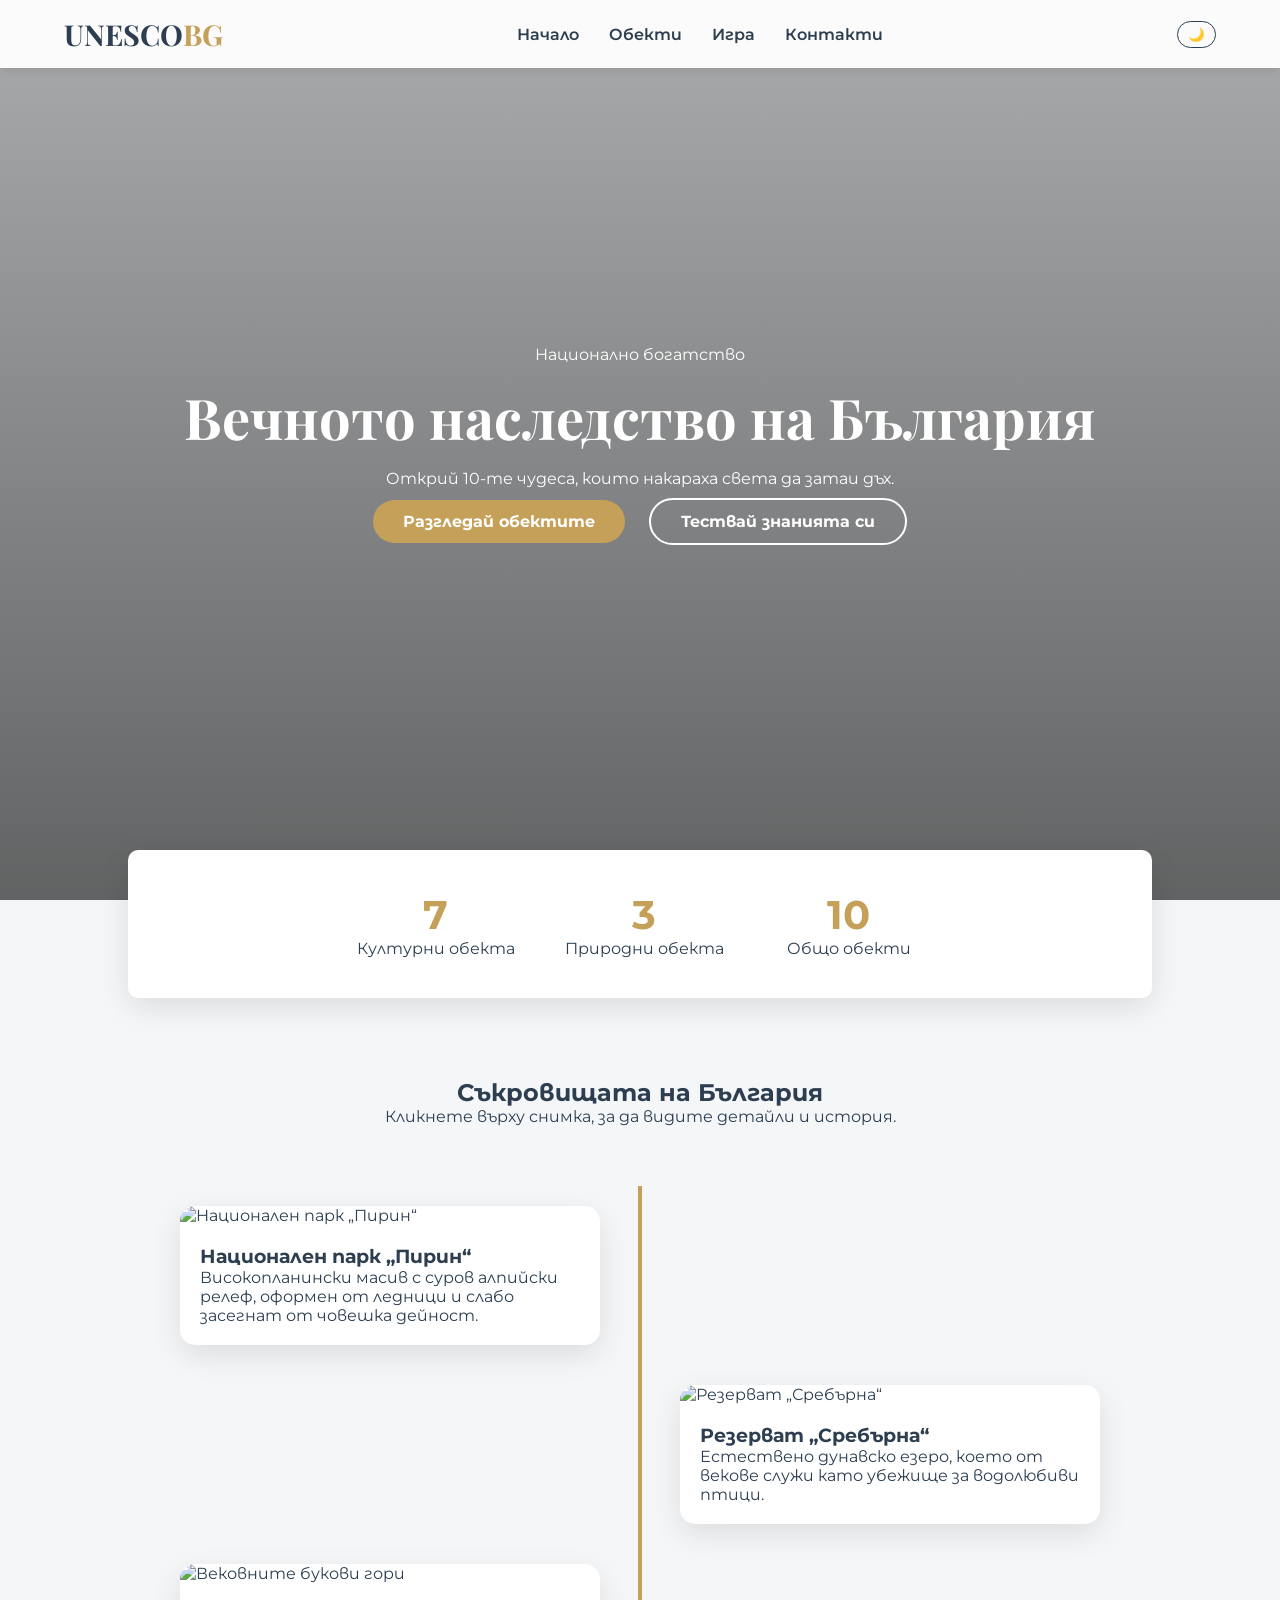
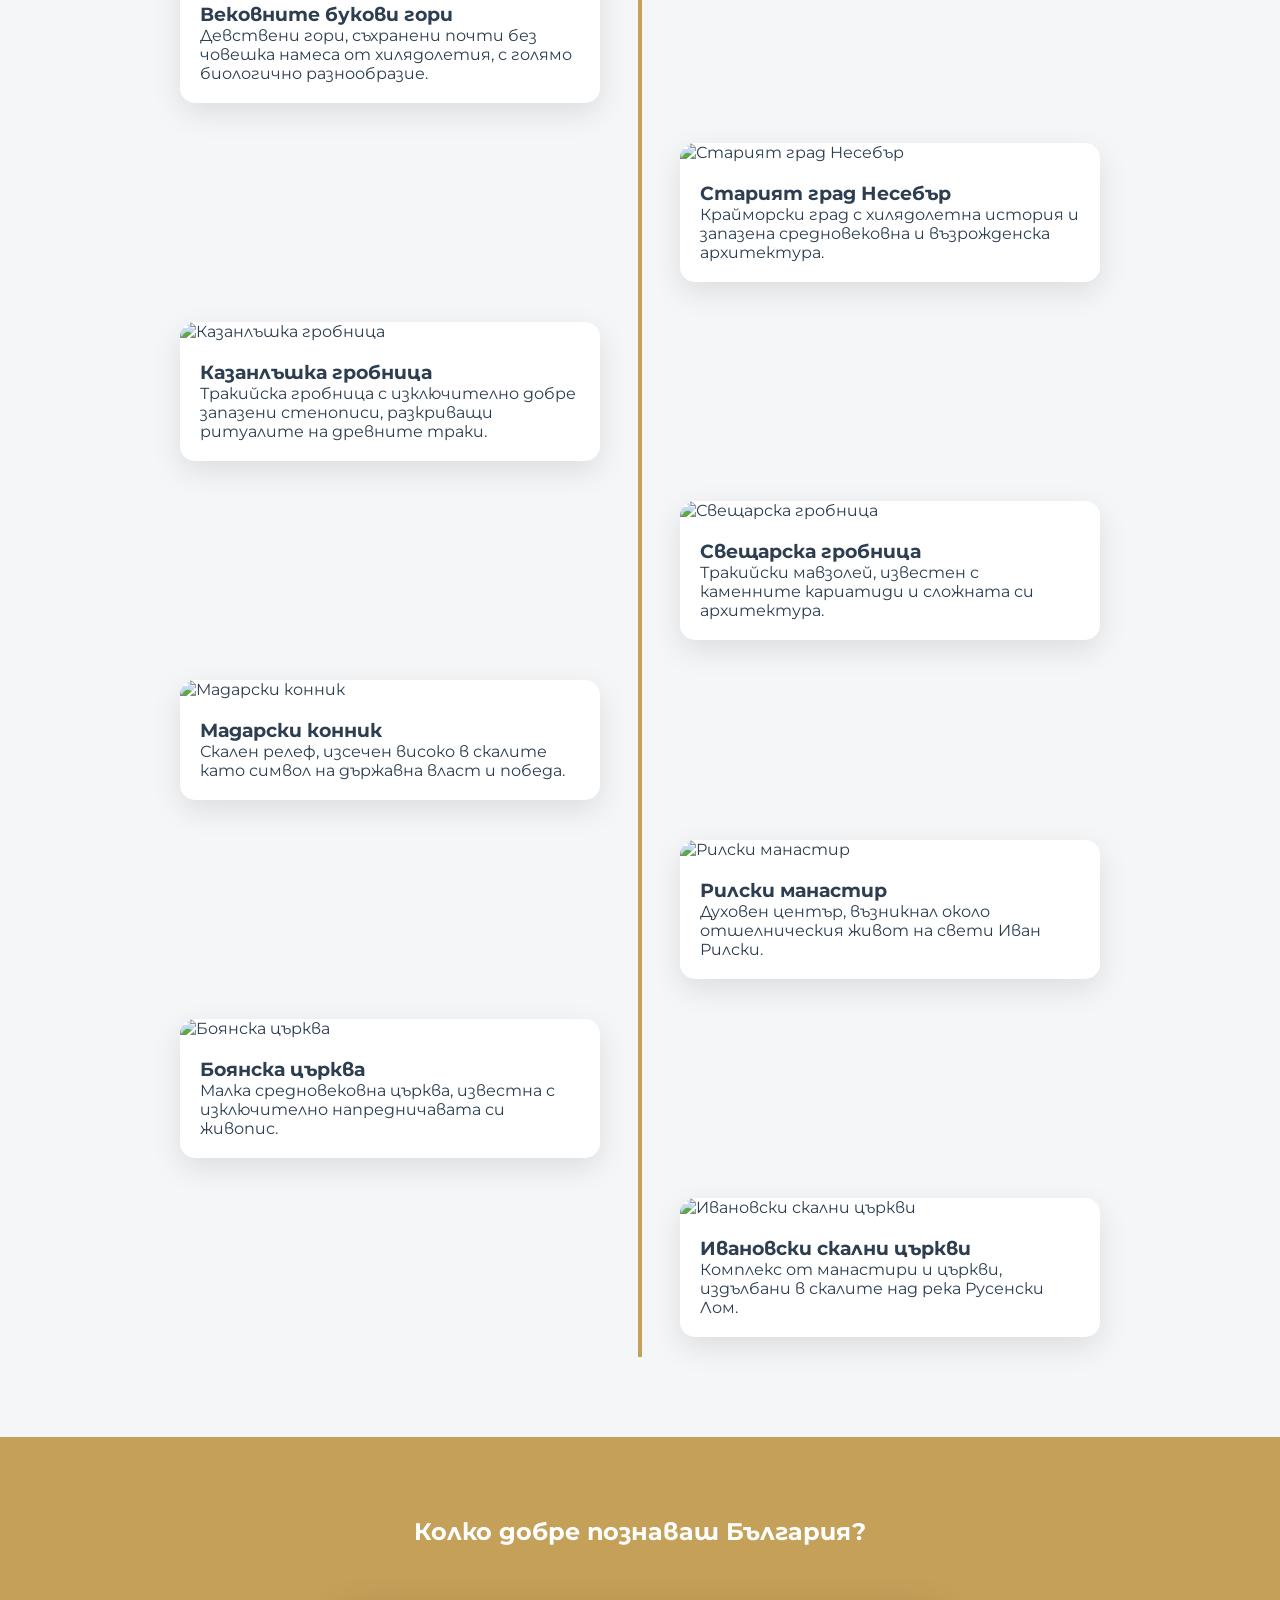
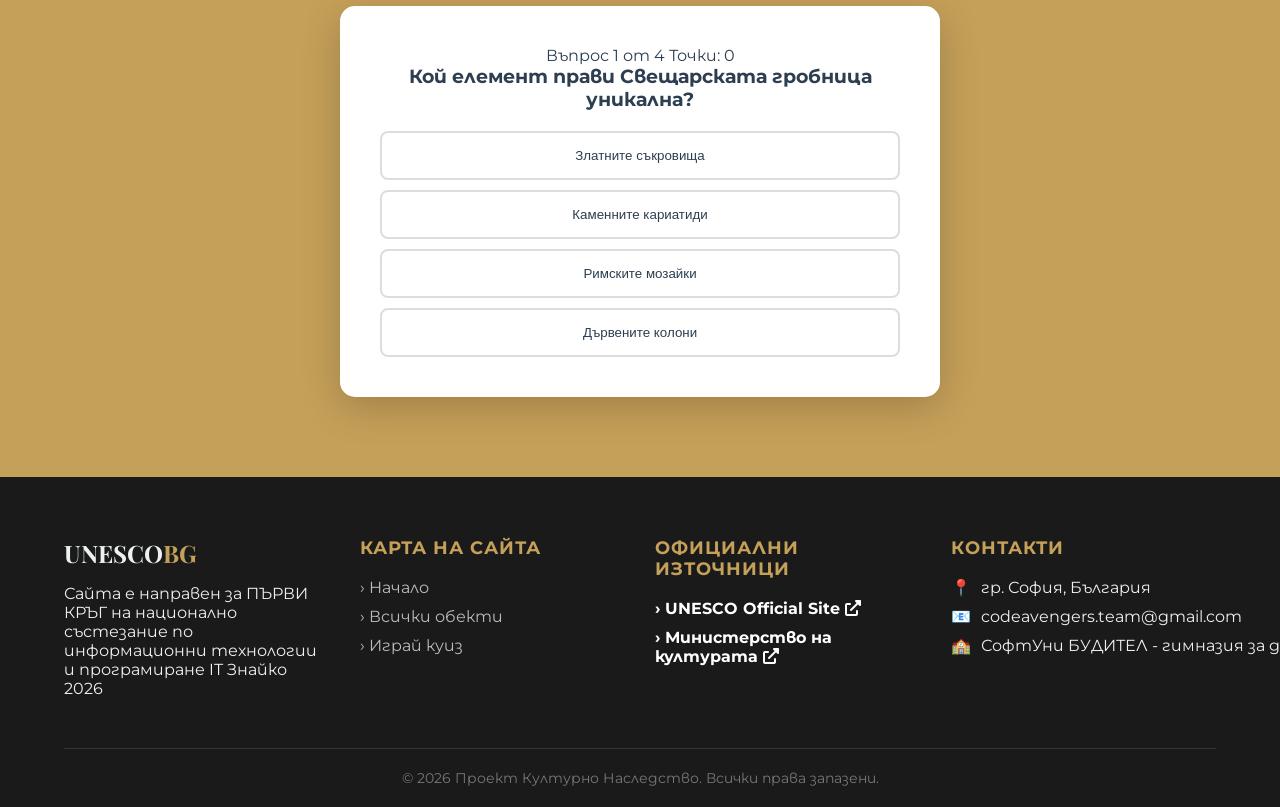
==== commit d41aa616: "Add image slider to modal and update gallery data Enhanced the modal to support image galleries with" ====
--- a/index.html
+++ b/index.html
@@ -78,23 +78,23 @@
     </section>
 
     <div id="modal" class="modal">
-        <div class="modal-content">
-            <span class="close-btn">&times;</span>
-            <div class="modal-header-img">
-                <img src="" alt="" id="modal-img">
-                <div class="modal-overlay-title">
-                    <h2 id="modal-title">Заглавие</h2>
-                </div>
-            </div>
-            <div class="modal-body">
-                <div class="tags">
-                    <span id="modal-year" class="tag year"></span>
-                    <span id="modal-type" class="tag type"></span>
-                </div>
-                <p id="modal-desc">Описание</p>
+    <div class="modal-content">
+        <span class="close-btn">&times;</span>
+        <div class="modal-header-img">
+            <button class="slider-btn prev" onclick="changeImage(-1)">&#10094;</button>
+            <img src="" alt="" id="modal-img">
+            <button class="slider-btn next" onclick="changeImage(1)">&#10095;</button>
+            
+            <div class="modal-overlay-title">
+                <h2 id="modal-title">Заглавие</h2>
             </div>
         </div>
+        <div class="modal-body">
+            <p id="modal-type"></p>
+            <p id="modal-desc"></p>
+        </div>
     </div>
+</div>
 
     <footer id="contacts">
         <div class="footer-container">
--- a/style.css
+++ b/style.css
@@ -136,6 +136,50 @@
     white-space: nowrap;    
 }
 
+.modal-header-img {
+    position: relative;
+    display: flex;
+    align-items: center;
+    justify-content: center;
+    /* ДОБАВИ ТОВА: */
+    width: 100%;
+    height: 400px; /* Увеличихме я малко, за да запълни пространството */
+    overflow: hidden; /* Изрязва всичко, което излиза извън рамката */
+    background-color: #000; /* Прави фона черен, докато се зареди снимката */
+}
+
+.modal-header-img img {
+    /* ПРОМЕНИ ТОВА: */
+    width: 100%;
+    height: 100%; /* Вече заема 100% от контейнера (400px) */
+    object-fit: cover; /* Разпъва снимката без да я деформира */
+    display: block; /* Премахва празното място под снимката */
+    transition: none;
+}
+
+.slider-btn {
+    position: absolute;
+    top: 50%;
+    transform: translateY(-50%);    
+    background: rgba(0, 0, 0, 0.5);
+    color: white;
+    border: none;
+    padding: 15px;
+    cursor: pointer;
+    font-size: 20px;
+    z-index: 100;
+    transition: 0.3s;
+    border-radius: 5px;
+}
+
+/* Останалото е същото */
+.slider-btn:hover {
+    background: var(--primary);
+}
+
+.prev { left: 10px; }
+.next { right: 10px; }
+
 @media (max-width: 768px) {
     .timeline::after { left: 20px; }
     .timeline-item { width: 100%; padding-left: 50px; padding-right: 10px; }
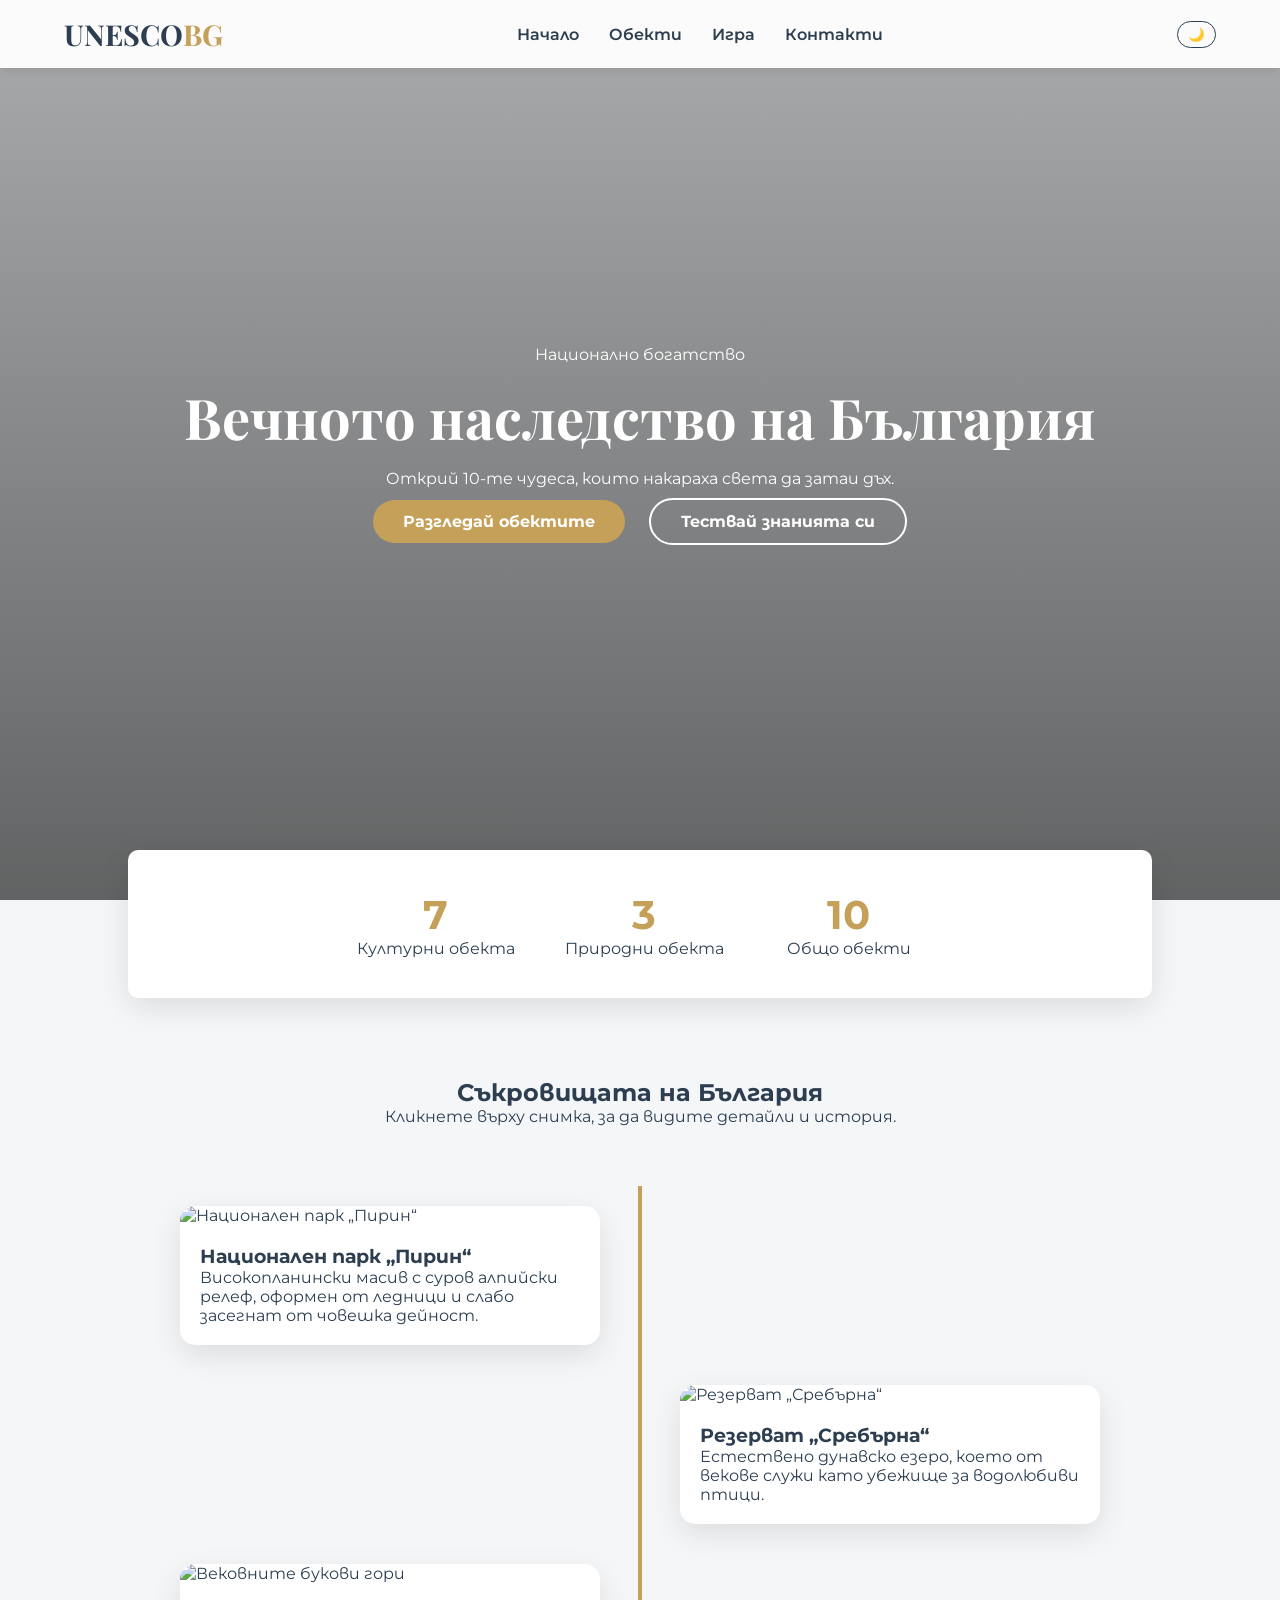
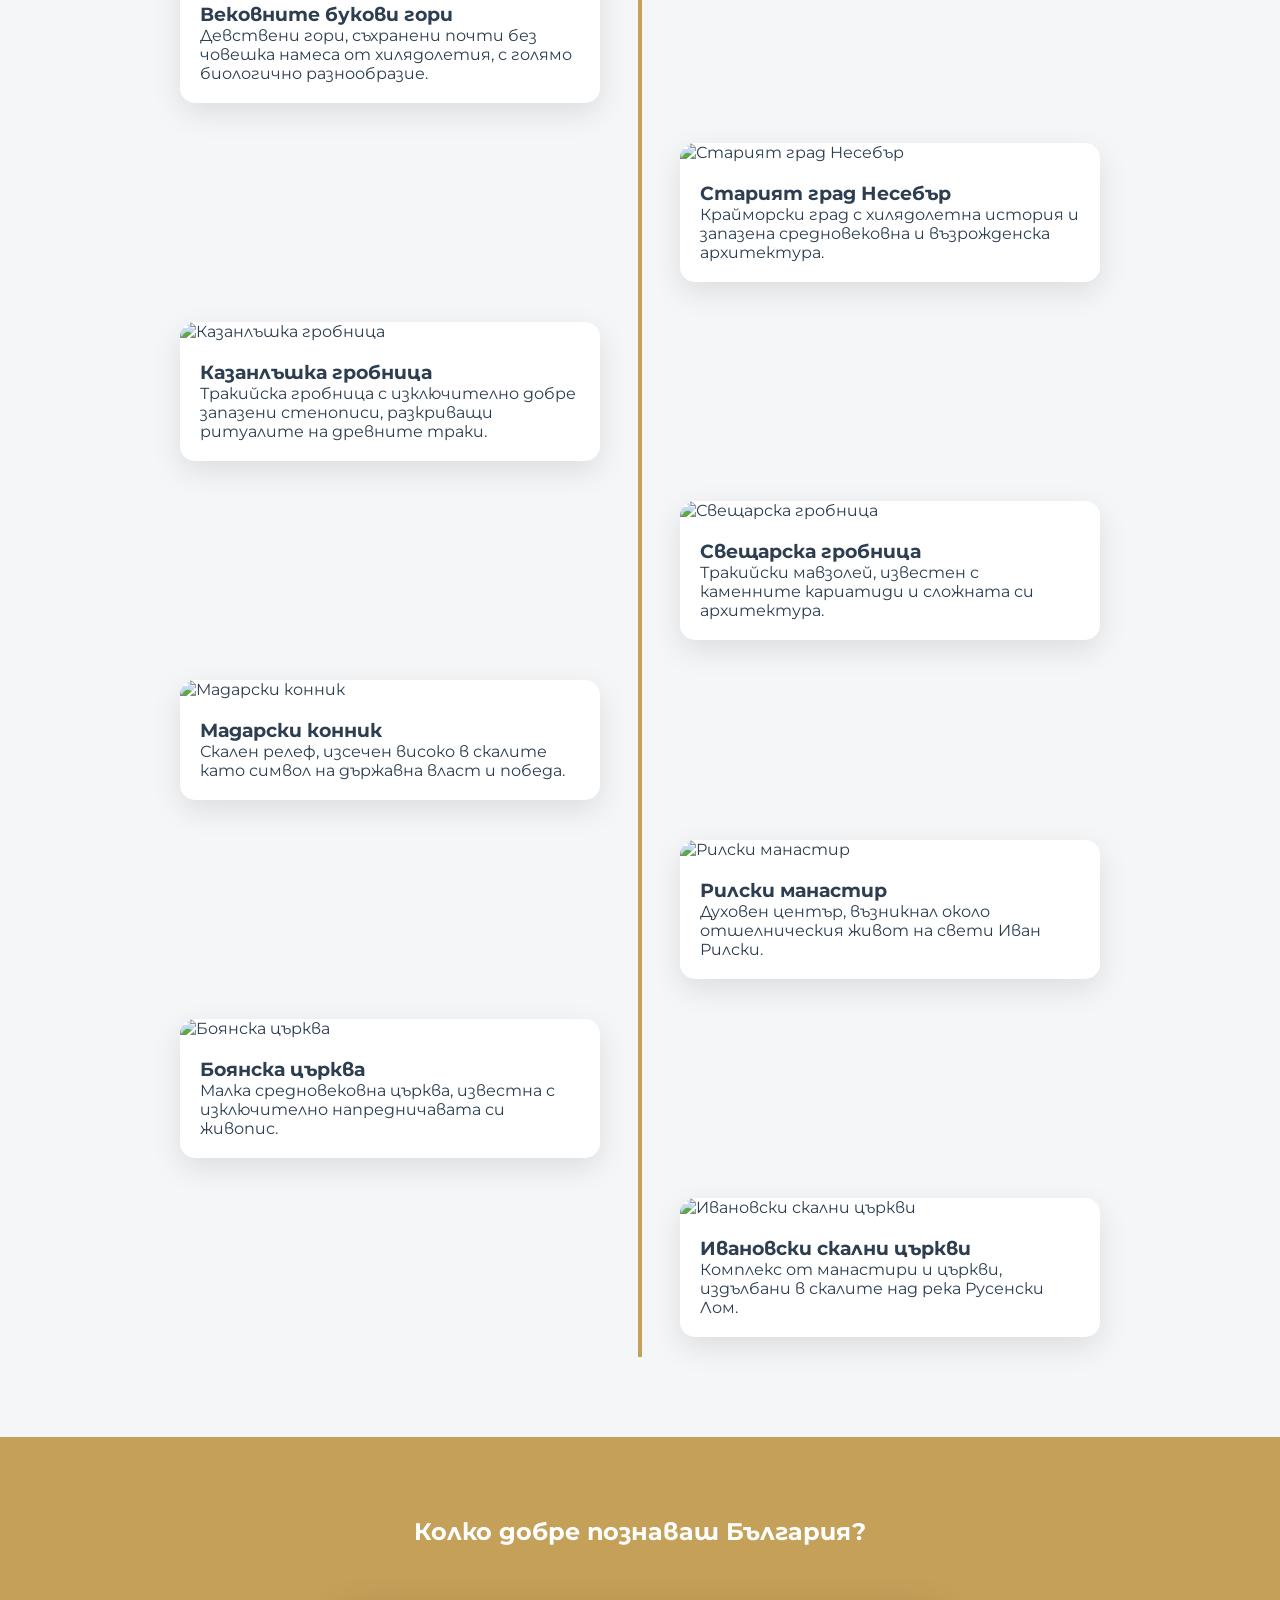
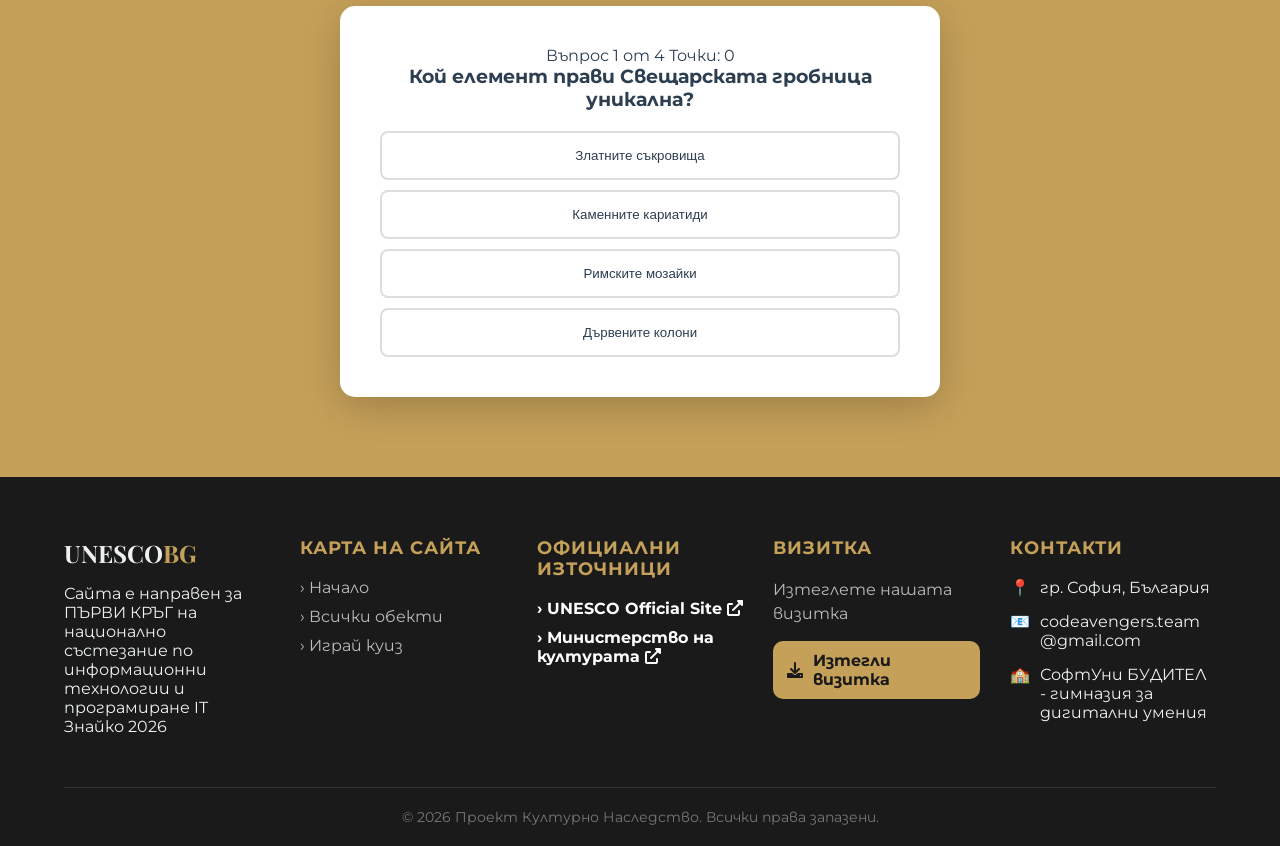
==== commit 968f5190: "Vizitka + footer elements fix" ====
--- a/index.html
+++ b/index.html
@@ -129,20 +129,29 @@
             </div>
 
             <div class="footer-col">
-    <h3>Контакти</h3>
-    <div class="contact-item">
-        <span>📍</span> 
-        <p>гр. София, България</p>
-    </div>
-    <div class="contact-item">
-        <span>📧</span> 
-        <p>codeavengers.team@gmail.com</p>
-    </div>
-    <div class="contact-item">
-        <span>🏫</span> 
-        <p>СофтУни БУДИТЕЛ - гимназия за дигитални умения</p>
-    </div>
-</div>
+                <h3>Визитка</h3>
+                <p class="footer-text">Изтеглете нашата визитка</p>
+                <a class="footer-download" href="Vizitka_CodeAvengers_Sofia9.docx" download>
+                    <i class="fas fa-download" aria-hidden="true"></i>
+                    Изтегли визитка
+                </a>
+            </div>
+
+            <div class="footer-col">
+                <h3>Контакти</h3>
+                <div class="contact-item">
+                    <span>📍</span> 
+                    <p>гр. София, България</p>
+                </div>
+                <div class="contact-item">
+                    <span>📧</span> 
+                    <p>codeavengers.team@gmail.com</p>
+                </div>
+                <div class="contact-item">
+                    <span>🏫</span> 
+                    <p>СофтУни БУДИТЕЛ - гимназия за дигитални умения</p>
+                </div>
+            </div>
         </div>
         
         <div class="copyright">
--- a/style.css
+++ b/style.css
@@ -120,20 +120,39 @@
 .footer-links a { color: #bbb; text-decoration: none; transition: 0.3s; display: inline-block; }
 .footer-links a:hover { color: var(--primary); transform: translateX(5px); }
 .external-link { font-weight: bold; color: white !important; }
+.footer-text { color: #bbb; line-height: 1.5; margin-bottom: 15px; }
+.footer-download {
+    display: inline-flex;
+    align-items: center;
+    gap: 10px;
+    padding: 10px 14px;
+    border-radius: 10px;
+    background: var(--primary);
+    color: #1a1a1a;
+    text-decoration: none;
+    font-weight: 700;
+    transition: 0.3s;
+}
+.footer-download:hover { background: var(--primary-hover); transform: translateY(-2px); }
+.footer-download:focus { outline: 2px solid rgba(197, 160, 89, 0.6); outline-offset: 3px; }
+.footer-download i { transition: none; }
 .social-icons span { display: inline-block; width: 35px; height: 35px; background: #333; color: white; text-align: center; line-height: 35px; border-radius: 50%; margin-right: 10px; cursor: pointer; transition: 0.3s; font-size: 0.8rem; }
 .social-icons span:hover { background: var(--primary); }
 .copyright { text-align: center; margin-top: 50px; padding-top: 20px; border-top: 1px solid #333; color: #777; font-size: 0.9rem; }
 
 .contact-item {
     display: flex;          
-    align-items: center;    
+    align-items: flex-start;    
     gap: 10px;              
-    margin-bottom: 10px;   
+    margin-bottom: 15px;
 }
 
 .contact-item p {
     margin: 0;              
-    white-space: nowrap;    
+    white-space: normal;
+    overflow-wrap: anywhere;
+    word-break: break-word;
+    min-width: 0;
 }
 
 .modal-header-img {
@@ -141,10 +160,10 @@
     display: flex;
     align-items: center;
     justify-content: center;
-    /* ДОБАВИ ТОВА: */
     width: 100%;
-    height: 400px; /* Увеличихме я малко, за да запълни пространството */
-    overflow: hidden; /* Изрязва всичко, което излиза извън рамката */
+    height: 400px; 
+    overflow: hidden; 
+    background-color: #000; 
     background-color: #000; /* Прави фона черен, докато се зареди снимката */
 }
 
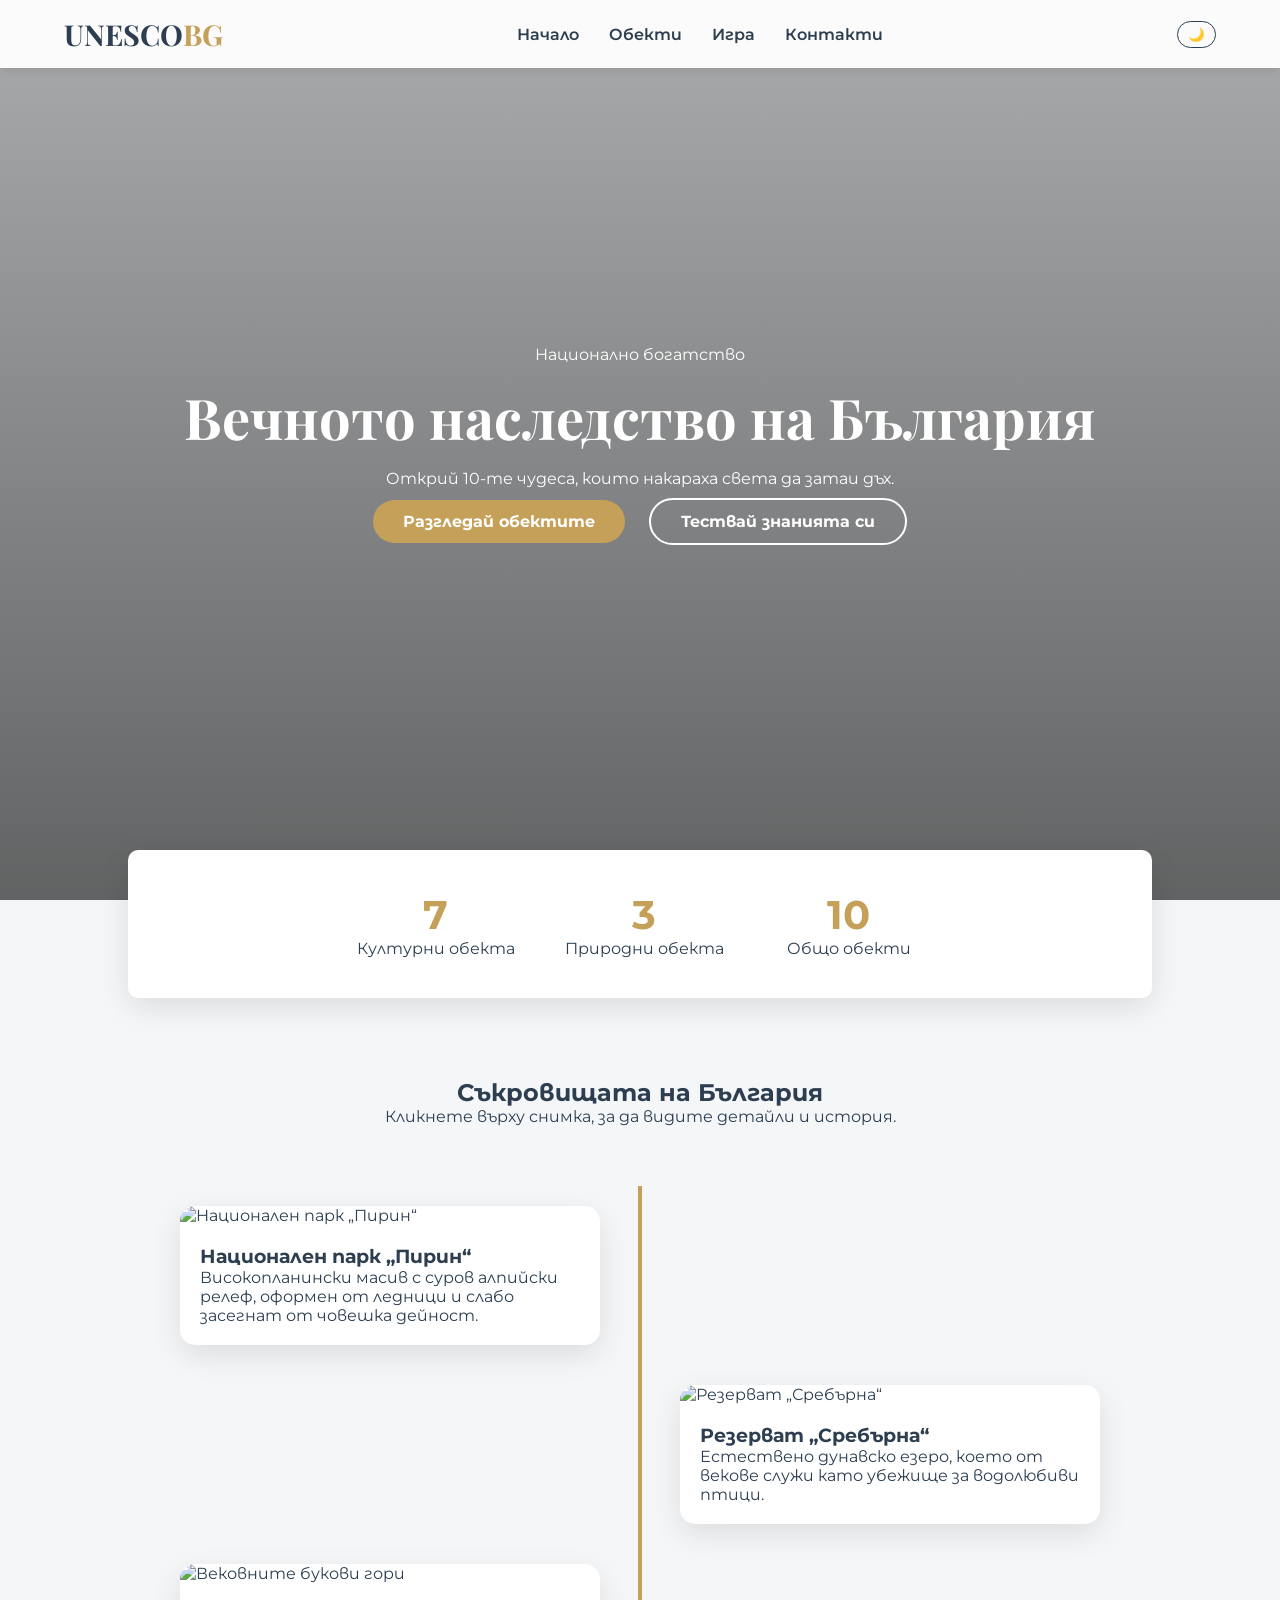
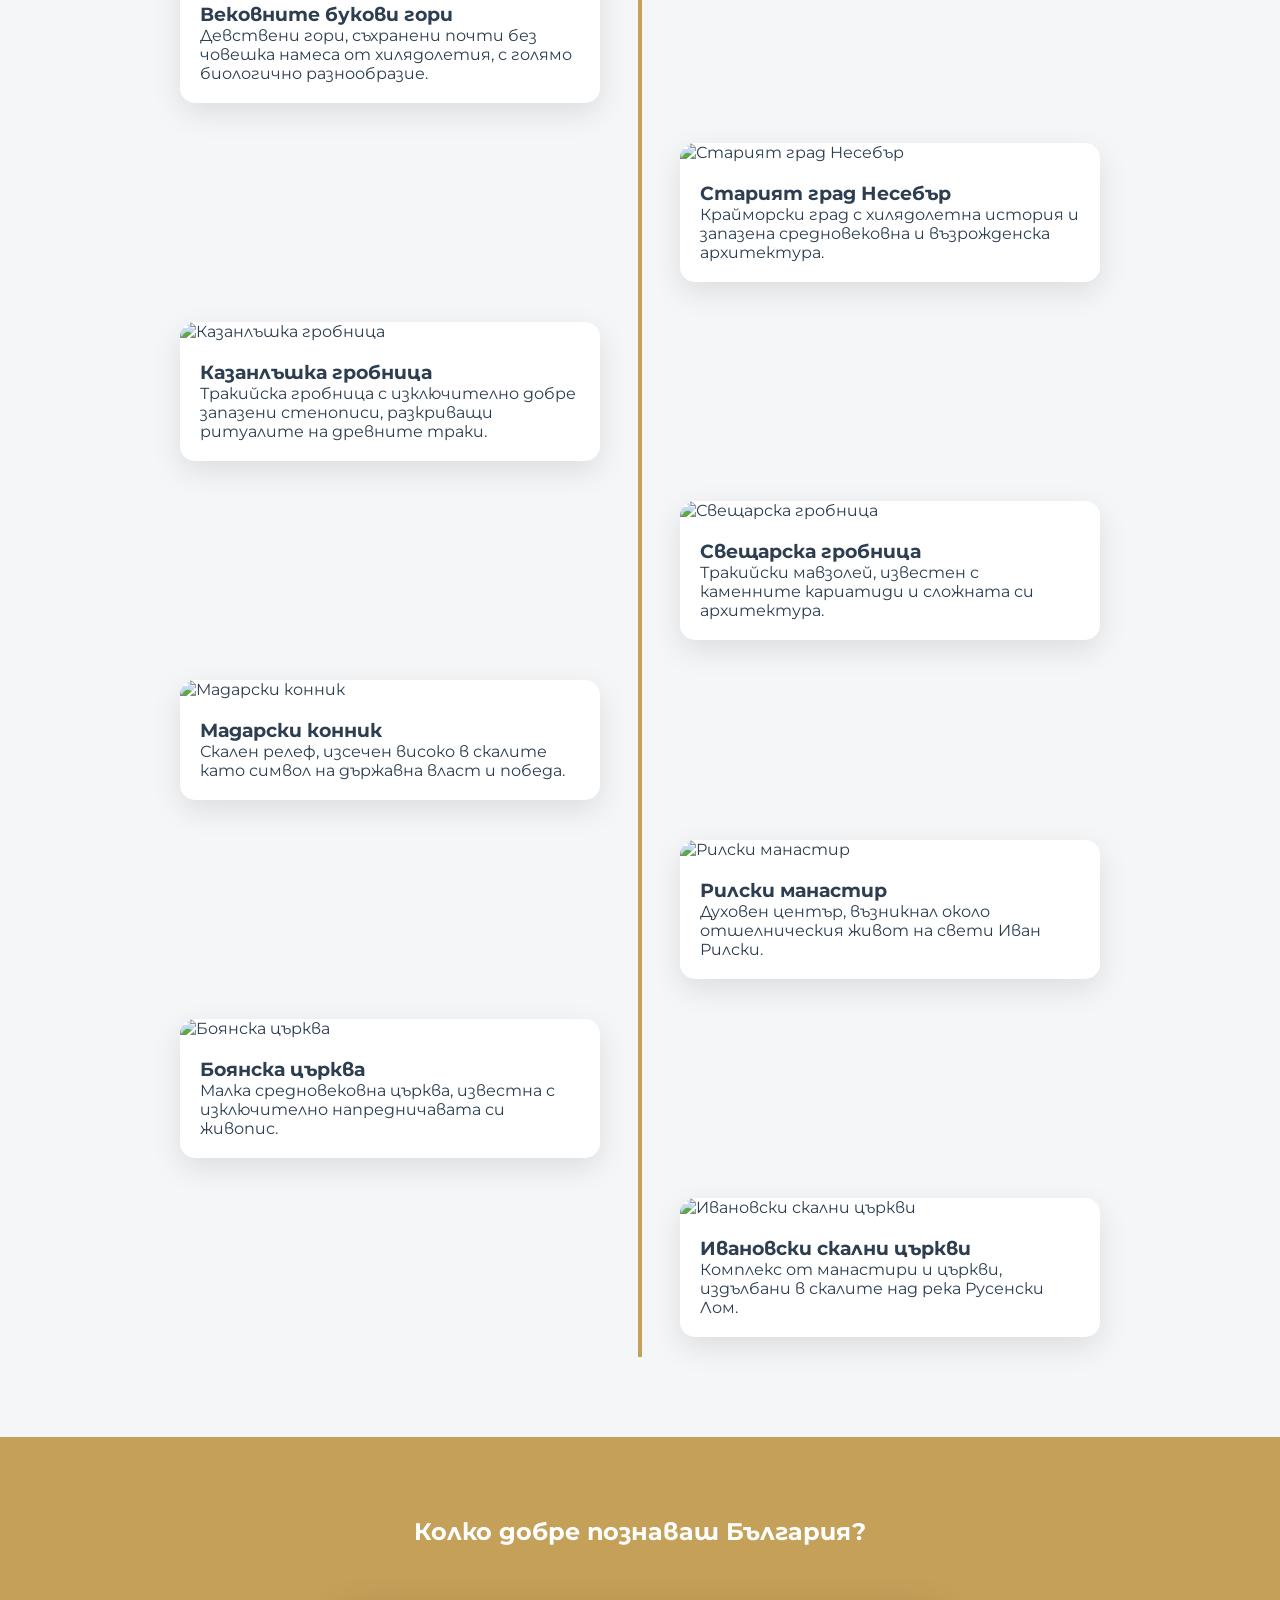
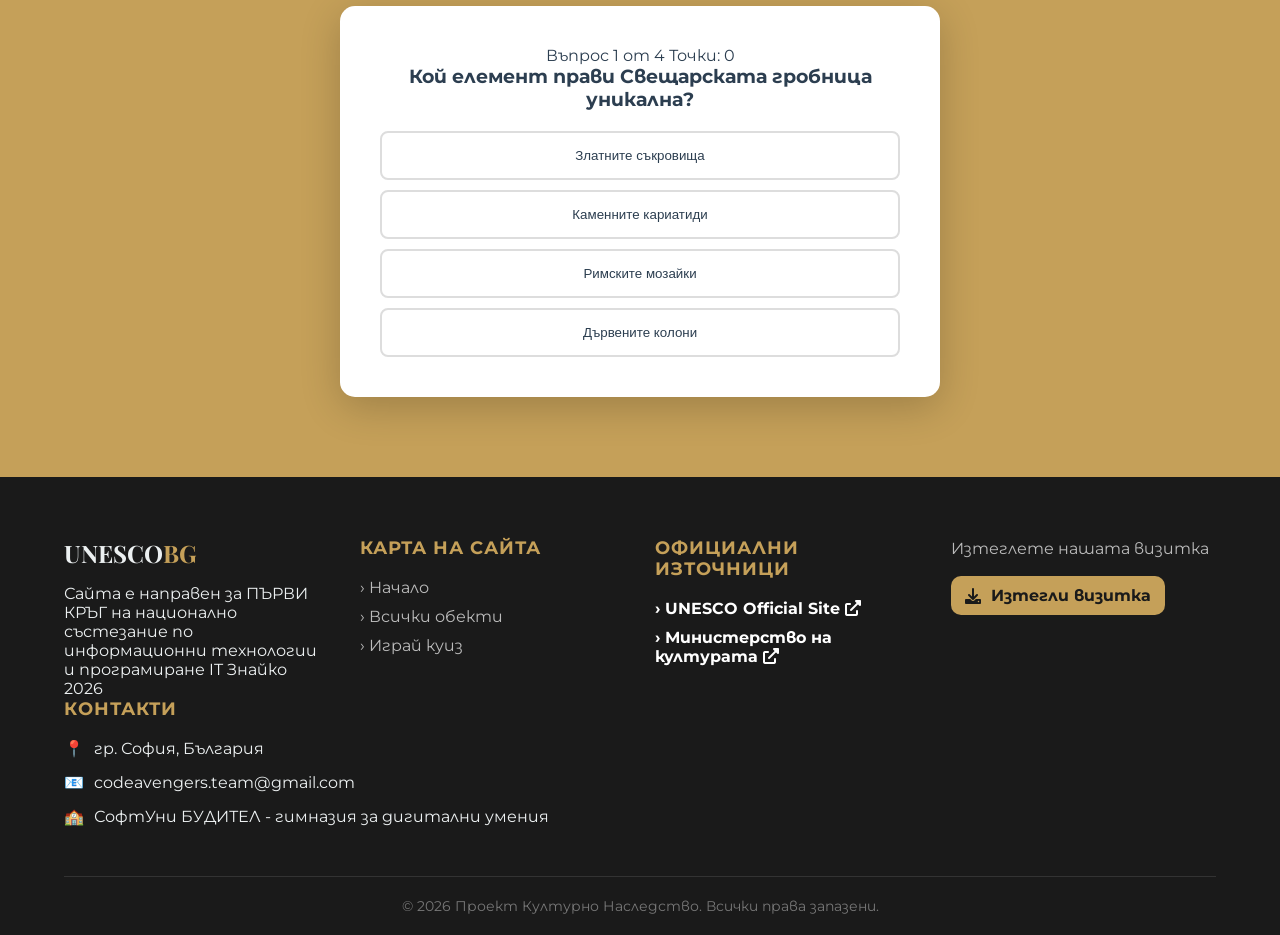
==== commit 67fafc88: "Add downloadable business card and footer section Added Vizitka_CodeAvengers_Sofia9.docx to the proj" ====
--- a/index.html
+++ b/index.html
@@ -129,29 +129,29 @@
             </div>
 
             <div class="footer-col">
-                <h3>Визитка</h3>
                 <p class="footer-text">Изтеглете нашата визитка</p>
                 <a class="footer-download" href="Vizitka_CodeAvengers_Sofia9.docx" download>
                     <i class="fas fa-download" aria-hidden="true"></i>
                     Изтегли визитка
                 </a>
             </div>
+            </div>
 
             <div class="footer-col">
-                <h3>Контакти</h3>
-                <div class="contact-item">
-                    <span>📍</span> 
-                    <p>гр. София, България</p>
-                </div>
-                <div class="contact-item">
-                    <span>📧</span> 
-                    <p>codeavengers.team@gmail.com</p>
-                </div>
-                <div class="contact-item">
-                    <span>🏫</span> 
-                    <p>СофтУни БУДИТЕЛ - гимназия за дигитални умения</p>
-                </div>
-            </div>
+    <h3>Контакти</h3>
+    <div class="contact-item">
+        <span>📍</span> 
+        <p>гр. София, България</p>
+    </div>
+    <div class="contact-item">
+        <span>📧</span> 
+        <p>codeavengers.team@gmail.com</p>
+    </div>
+    <div class="contact-item">
+        <span>🏫</span> 
+        <p>СофтУни БУДИТЕЛ - гимназия за дигитални умения</p>
+    </div>
+</div>
         </div>
         
         <div class="copyright">
